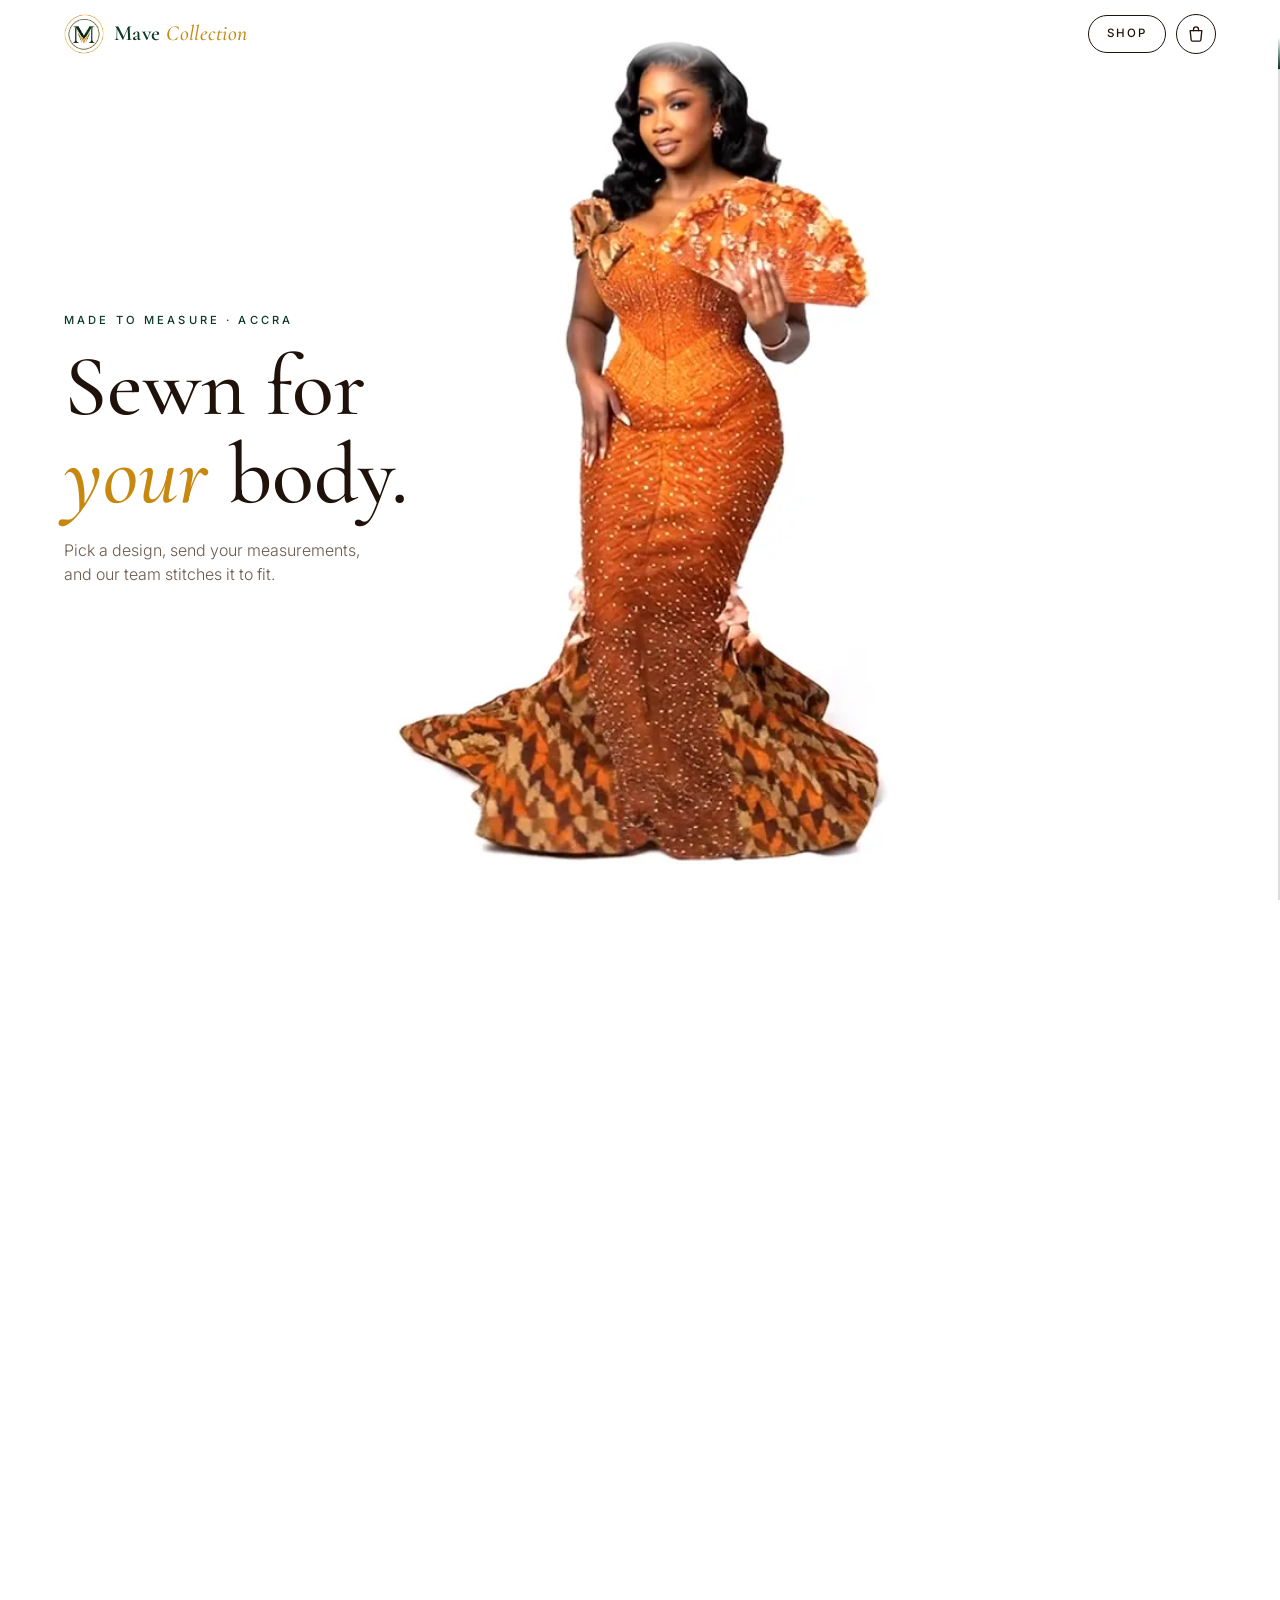
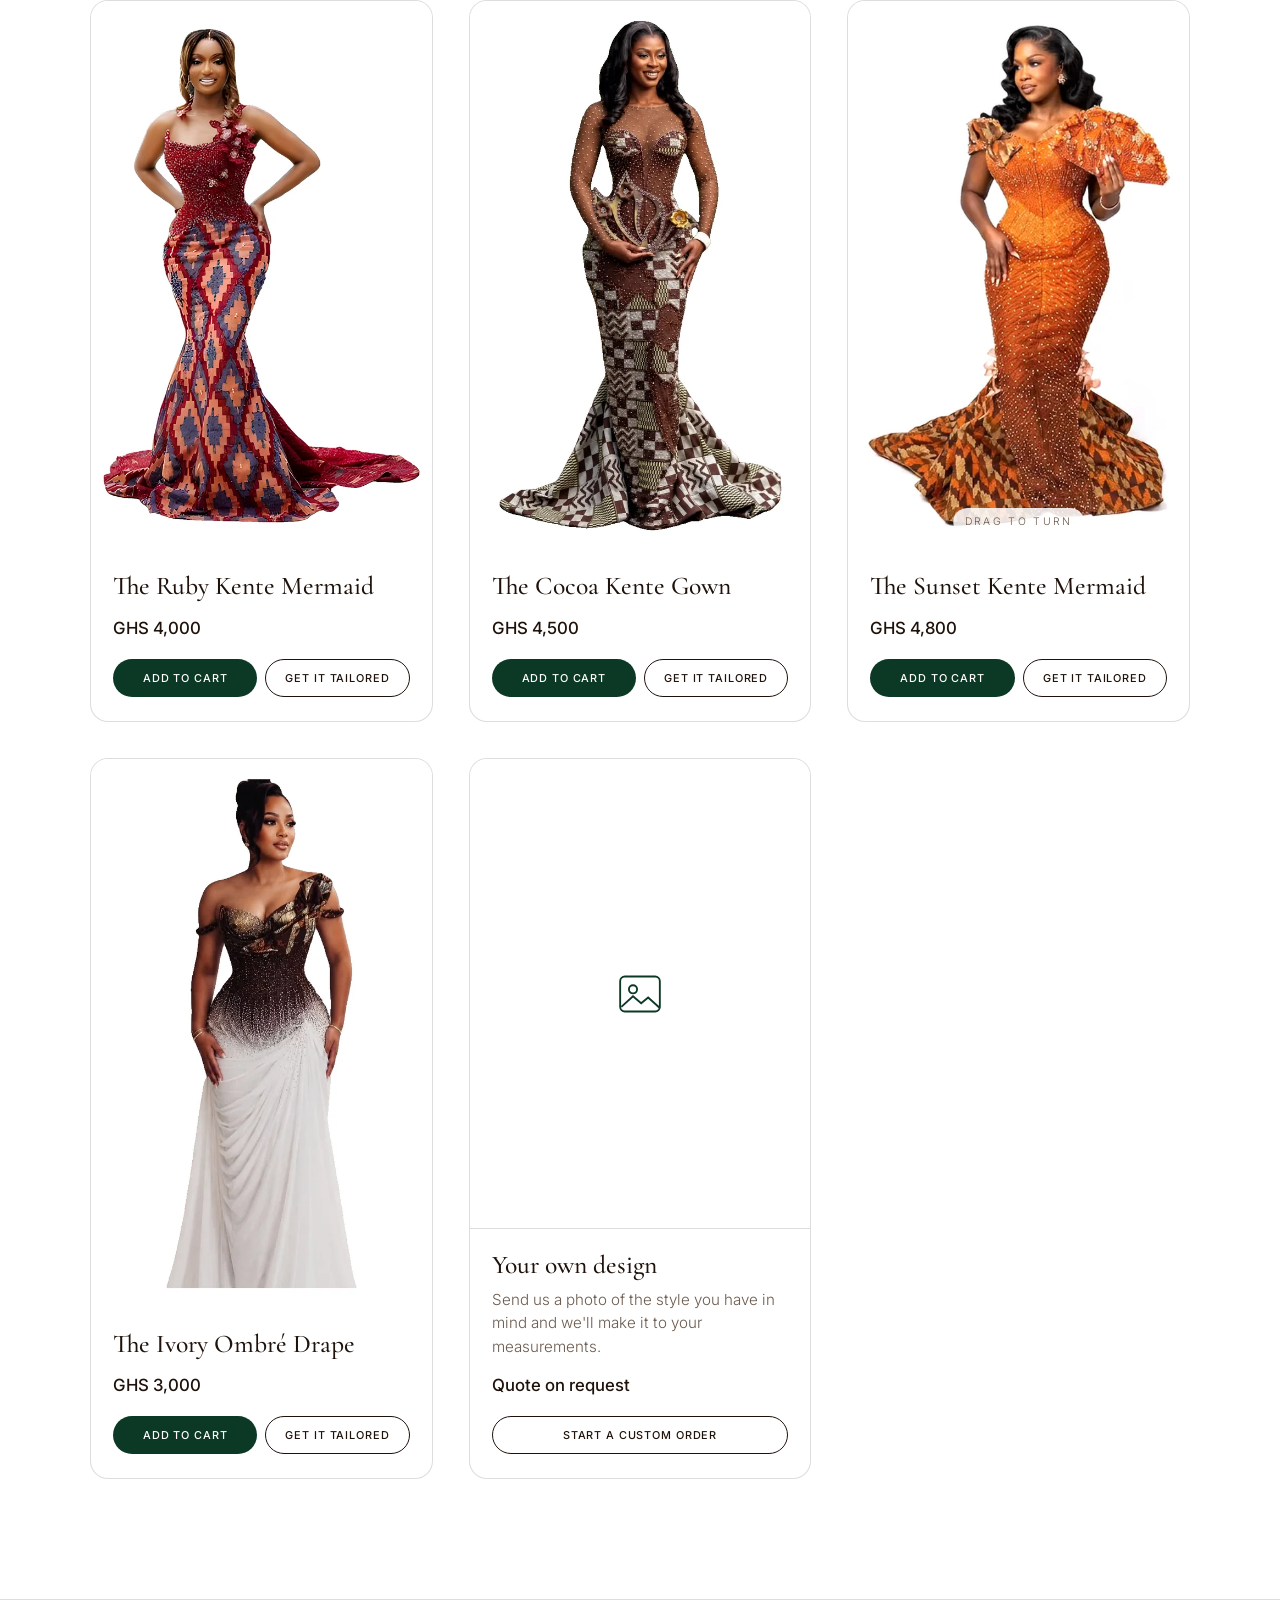
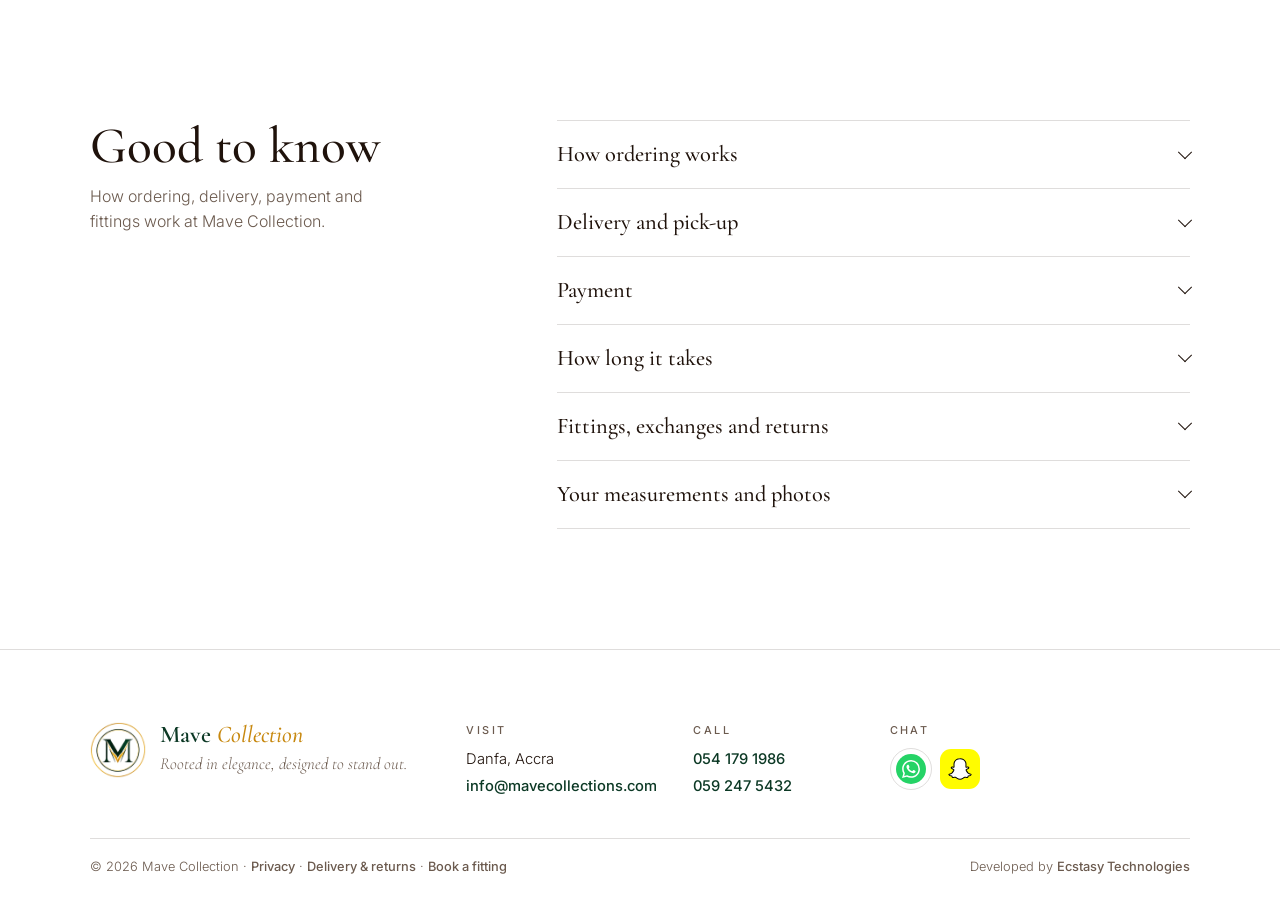
==== index.html @ dee5de6c "Fitting bookings for the Danfa studio and saved measurements; fix measure guide breaking measurement" ====
<!doctype html>
<html lang="en">
<head>
  <meta charset="utf-8">
  <meta name="viewport" content="width=device-width, initial-scale=1, viewport-fit=cover">
  <title>Mave Collection</title>
  <meta name="description" content="Mave Collection, Accra. Rooted in elegance, designed to stand out. Ready-made and made-to-measure gowns.">
  <meta name="theme-color" content="#ffffff">
  <link rel="icon" href="assets/brand/icon-64.png" type="image/png">
  <link rel="apple-touch-icon" href="assets/brand/icon-180.png">
  <link rel="canonical" href="https://www.mavecollections.com/">
  <!-- link previews (WhatsApp, TikTok, Snapchat, Facebook, X): image URLs must be absolute -->
  <meta property="og:type" content="website">
  <meta property="og:site_name" content="Mave Collection">
  <meta property="og:url" content="https://www.mavecollections.com/">
  <meta property="og:title" content="Mave Collection">
  <meta property="og:description" content="Rooted in elegance, designed to stand out. Ready-made and made-to-measure gowns, Accra.">
  <meta property="og:image" content="https://www.mavecollections.com/assets/share.jpg">
  <meta property="og:image:type" content="image/jpeg">
  <meta property="og:image:width" content="1200">
  <meta property="og:image:height" content="630">
  <meta property="og:image:alt" content="Mave Collection: a model in an orange beaded kente mermaid gown">
  <meta name="twitter:card" content="summary_large_image">
  <meta name="twitter:title" content="Mave Collection">
  <meta name="twitter:description" content="Rooted in elegance, designed to stand out.">
  <meta name="twitter:image" content="https://www.mavecollections.com/assets/share.jpg">
  <link rel="preload" as="image" href="assets/hero-frames/0001.webp" type="image/webp">
  <link rel="preconnect" href="https://fonts.googleapis.com">
  <link rel="preconnect" href="https://fonts.gstatic.com" crossorigin>
  <link href="https://fonts.googleapis.com/css2?family=Cormorant+Garamond:ital,wght@0,400;0,500;0,600;1,400&family=Inter:wght@300;400;500&display=swap" rel="stylesheet">
  <link rel="stylesheet" href="css/style.css">
  <link rel="stylesheet" href="css/shop.css">
  <link rel="stylesheet" href="css/pdp.css">
</head>
<body>

  <header class="topbar">
    <a class="brand" href="#top" aria-label="Mave Collection, home"><img src="assets/brand/mave-logo.png" alt="" width="40" height="40"><span class="brand__name">Mave <span>Collection</span></span></a>
    <div class="topbar__actions">
      <a class="topbar__cta" href="#shop">Shop</a>
      <button class="topbar__cart" id="cartBtn" type="button" aria-label="Open cart">
        <svg viewBox="0 0 24 24" width="20" height="20" fill="none" stroke="currentColor" stroke-width="1.6" stroke-linecap="round" stroke-linejoin="round" aria-hidden="true"><path d="M5 8h14l-1.2 11.2a1.5 1.5 0 0 1-1.5 1.3H7.7a1.5 1.5 0 0 1-1.5-1.3L5 8z"/><path d="M9 8V6.5a3 3 0 0 1 6 0V8"/></svg>
        <span class="topbar__count" id="cartCount" hidden>0</span>
      </button>
    </div>
  </header>

  <main id="top">

    <!-- Scroll-scrubbed hero: the page is tall, the stage is pinned, scrolling plays the dress turning. -->
    <section class="hero" id="hero" data-frames="128" data-path="assets/hero-frames/" data-ext="webp">
      <div class="hero__stage">
        <canvas class="hero__dress" role="img" aria-label="A model turning in an orange beaded mermaid gown with a kente-print train"></canvas>
        <noscript><img class="hero__still" src="assets/hero-frames/0001.webp" alt="A model in an orange beaded mermaid gown with a kente-print train"></noscript>

        <div class="beat beat--intro" data-from="0" data-to="0.28">
          <p class="eyebrow">Made to measure &middot; Accra</p>
          <h1>Sewn for<br><em>your</em> body.</h1>
          <p class="lede">Pick a design, send your measurements, and our team stitches it to fit.</p>
        </div>

        <div class="beat beat--specs" data-from="0.3" data-to="0.66">
          <p class="eyebrow">The Sunset Kente Mermaid</p>
          <dl class="specs">
            <div><dt>Silhouette</dt><dd>Fitted mermaid</dd></div>
            <div><dt>Bodice</dt><dd>Hand-beaded corset</dd></div>
            <div><dt>Train</dt><dd>Kente print</dd></div>
            <div><dt>Finish</dt><dd>Matching beaded fan</dd></div>
          </dl>
        </div>

        <div class="beat beat--cta" data-from="0.7" data-to="9">
          <p class="eyebrow">Yours, in your size</p>
          <a class="btn" href="#shop" data-order="sunset-kente-mermaid">Get it tailored</a>
          <a class="link" href="#shop">Browse the shop</a>
        </div>

        <div class="hero__loading" aria-live="polite"><span></span></div>
        <div class="hero__hint" aria-hidden="true">Scroll</div>
        <div class="hero__progress" aria-hidden="true"><i></i></div>
      </div>
    </section>

    <section class="shop" id="shop" aria-labelledby="shop-title">
      <h2 id="shop-title" class="sr-only">Shop</h2>
      <div class="shop__grid" id="shopGrid" aria-live="polite"></div>
    </section>

    <section class="info" id="info" aria-labelledby="info-title">
      <div class="info__inner">
        <div class="info__head">
          <h2 id="info-title">Good to know</h2>
          <p>How ordering, delivery, payment and fittings work at Mave Collection.</p>
        </div>
        <div class="info__list">
          <details>
            <summary>How ordering works</summary>
            <div class="info__body">
              <p><b>Ready-made dresses:</b> choose a size, add the dress to your cart and check out with your name, phone number and delivery address.</p>
              <p><b>Made to measure and custom designs:</b> send us your measurements and, if you like, photos of the style you have in mind.</p>
              <p>For every order we call or message you on WhatsApp to confirm the details, the price and the timing before anything is made or sent.</p>
            </div>
          </details>
          <details>
            <summary>Delivery and pick-up</summary>
            <div class="info__body">
              <p>You can collect your dress from us in <b>Danfa, Accra</b>, or we can deliver it:</p>
              <ul>
                <li>within Accra and Tema,</li>
                <li>by courier to other parts of Ghana, and</li>
                <li>internationally, quoted for each order.</li>
              </ul>
              <p>The delivery fee depends on where you are. We tell you the amount when we confirm your order.</p>
            </div>
          </details>
          <details>
            <summary>Payment</summary>
            <div class="info__body">
              <p><b>Ready-made dresses</b> are paid for in full.</p>
              <p><b>Made-to-measure and custom dresses</b> start with a deposit, and the balance is paid before your dress is delivered or collected.</p>
              <p>We confirm the amounts and how to pay when we contact you, so you never pay anything before we have spoken.</p>
            </div>
          </details>
          <details>
            <summary>How long it takes</summary>
            <div class="info__body">
              <p>Ready-made dresses are prepared once your order is confirmed. Made-to-measure timing depends on the dress and how much detail it has, so we confirm the time with you when we call, before you pay a deposit.</p>
            </div>
          </details>
          <details>
            <summary>Fittings, exchanges and returns</summary>
            <div class="info__body">
              <p>Made-to-measure and custom dresses are made for one person, so they cannot be returned. If the fit is not right, we adjust it for you free of charge.</p>
              <p>Ready-made dresses can be exchanged if they have not been worn.</p>
              <p>Message us on WhatsApp as soon as you have tried your dress and we will arrange it.</p>
              <p>Want it checked while it is being made? <a href="#" data-book-fit>Book a fitting at our Danfa studio</a>. You will need your order reference.</p>
            </div>
          </details>
          <details>
            <summary>Your measurements and photos</summary>
            <div class="info__body">
              <p>We use your measurements and style photos only to make your dress. They are kept in a private database that only our team can open. You can ask us to delete them at any time. Read our <a href="privacy.html">Privacy Notice</a>.</p>
            </div>
          </details>
        </div>
      </div>
    </section>

  </main>

  <footer class="footer">
    <div class="footer__inner">
      <div class="footer__brand">
        <img src="assets/brand/mave-logo.png" alt="" width="56" height="56">
        <div>
          <p class="footer__name">Mave <span>Collection</span></p>
          <p class="footer__tag">Rooted in elegance, designed to stand out.</p>
        </div>
      </div>

      <div class="footer__col">
        <h3>Visit</h3>
        <p>Danfa, Accra</p>
        <p><a href="mailto:info@mavecollections.com">info@mavecollections.com</a></p>
      </div>

      <div class="footer__col">
        <h3>Call</h3>
        <p><a href="tel:+233541791986">054 179 1986</a></p>
        <p><a href="tel:+233592475432">059 247 5432</a></p>
      </div>

      <div class="footer__col">
        <h3>Chat</h3>
        <div class="footer__chat">
          <a class="wa" href="https://wa.me/233541791986" target="_blank" rel="noopener" aria-label="WhatsApp 054 179 1986"><i class="wa__logo"><svg viewBox="0 0 24 24" width="18" height="18" fill="#fff" aria-hidden="true"><path d="M17.472 14.382c-.297-.149-1.758-.867-2.03-.967-.273-.099-.471-.148-.67.15-.197.297-.767.966-.94 1.164-.173.199-.347.223-.644.075-.297-.15-1.255-.463-2.39-1.475-.883-.788-1.48-1.761-1.653-2.059-.173-.297-.018-.458.13-.606.134-.133.298-.347.446-.52.149-.174.198-.298.298-.497.099-.198.05-.371-.025-.52-.075-.149-.669-1.612-.916-2.207-.242-.579-.487-.5-.669-.51-.173-.008-.371-.01-.57-.01-.198 0-.52.074-.792.372-.272.297-1.04 1.016-1.04 2.479 0 1.462 1.065 2.875 1.213 3.074.149.198 2.096 3.2 5.077 4.487.709.306 1.262.489 1.694.625.712.227 1.36.195 1.871.118.571-.085 1.758-.719 2.006-1.413.248-.694.248-1.289.173-1.413-.074-.124-.272-.198-.57-.347m-5.421 7.403h-.004a9.87 9.87 0 01-5.031-1.378l-.361-.214-3.741.982.998-3.648-.235-.374a9.86 9.86 0 01-1.51-5.26c.001-5.45 4.436-9.884 9.888-9.884 2.64 0 5.122 1.03 6.988 2.898a9.825 9.825 0 012.893 6.994c-.003 5.45-4.437 9.884-9.885 9.884m8.413-18.297A11.815 11.815 0 0012.05 0C5.495 0 .16 5.335.157 11.892c0 2.096.547 4.142 1.588 5.945L.057 24l6.305-1.654a11.882 11.882 0 005.683 1.448h.005c6.554 0 11.89-5.335 11.893-11.893a11.821 11.821 0 00-3.48-8.413Z"/></svg></i></a>
          <a class="snap" href="https://www.snapchat.com/add/hornam2022" target="_blank" rel="noopener" aria-label="Mave Collection on Snapchat" title="Snapchat">
            <svg viewBox="-1 -1 26 26" width="26" height="26" aria-hidden="true"><path d="M12.206.793c.99 0 4.347.276 5.93 3.821.529 1.193.403 3.219.299 4.847l-.003.06c-.012.18-.022.345-.03.51.075.045.203.09.401.09.3-.016.659-.12 1.033-.301.165-.088.344-.104.464-.104.182 0 .359.029.509.09.45.149.734.479.734.838.015.449-.39.839-1.213 1.168-.089.029-.209.075-.344.119-.45.135-1.139.36-1.333.81-.09.224-.061.524.12.868l.015.015c.06.136 1.526 3.475 4.791 4.014.255.044.435.27.42.509 0 .075-.015.149-.045.225-.24.569-1.273.988-3.146 1.271-.059.091-.12.375-.164.57-.029.179-.074.36-.134.553-.076.271-.27.405-.555.405h-.03c-.135 0-.313-.031-.538-.074-.36-.075-.765-.135-1.273-.135-.3 0-.599.015-.913.074-.6.104-1.123.464-1.723.884-.853.599-1.826 1.288-3.294 1.288-.06 0-.119-.015-.18-.015h-.149c-1.468 0-2.427-.675-3.279-1.288-.599-.42-1.107-.779-1.707-.884-.314-.045-.629-.074-.928-.074-.54 0-.958.089-1.272.149-.211.043-.391.074-.54.074-.374 0-.523-.224-.583-.42-.061-.192-.09-.389-.135-.567-.046-.181-.105-.494-.166-.57-1.918-.222-2.95-.642-3.189-1.226-.031-.063-.052-.15-.055-.225-.015-.243.165-.465.42-.509 3.264-.54 4.73-3.879 4.791-4.02l.016-.029c.18-.345.224-.645.119-.869-.195-.434-.884-.658-1.332-.809-.121-.029-.24-.074-.346-.119-1.107-.435-1.257-.93-1.197-1.273.09-.479.674-.793 1.168-.793.146 0 .27.029.383.074.42.194.789.3 1.104.3.234 0 .384-.06.465-.105l-.046-.569c-.098-1.626-.225-3.651.307-4.837C7.392 1.077 10.739.807 11.727.807l.419-.015h.06z" fill="#fff" stroke="#000" stroke-width="1.1" stroke-linejoin="round"/></svg>
          </a>
        </div>
      </div>
    </div>

    <div class="footer__bottom">
      <p>&copy; <span id="year">2026</span> Mave Collection &middot; <a href="privacy.html">Privacy</a> &middot; <a href="#info">Delivery &amp; returns</a> &middot; <a href="#" data-book-fit>Book a fitting</a></p>
      <p>Developed by <a href="https://www.ecstasytechnologies.com" target="_blank" rel="noopener">Ecstasy Technologies</a></p>
    </div>
  </footer>

  <dialog class="order" id="orderDialog" aria-labelledby="orderTitle">
    <form class="order__form" id="orderForm" novalidate>
      <header class="order__top">
        <div>
          <p class="eyebrow" id="orderEyebrow"></p>
          <h3 id="orderTitle">Order</h3>
        </div>
        <button type="button" class="order__close" id="orderClose" aria-label="Close">&times;</button>
      </header>
      <ol class="order__steps" id="orderSteps" aria-hidden="true"></ol>

      <div class="order__body" id="orderBody">
        <section data-step="0">
          <p class="saved" id="savedNote0" hidden></p>
          <h4>Your details</h4>
          <label class="field">Full name
            <input name="name" autocomplete="name" required>
          </label>
          <label class="field">Phone / WhatsApp
            <input name="phone" type="tel" inputmode="tel" autocomplete="tel" required>
          </label>
          <label class="field">Delivery address
            <input name="address" autocomplete="street-address" required>
          </label>
          <label class="field">Needed by <span class="opt">(optional)</span>
            <input name="needBy" type="date">
          </label>
        </section>

        <section data-step="1" hidden>
          <div class="order__row">
            <h4>Measurements</h4>
            <span class="unitnote">Inches</span>
          </div>
          <p class="saved" id="savedNote1" hidden></p>
          <div class="mguide" id="mGuide" aria-live="polite"></div>
          <div class="measure" id="measureFields"></div>
          <p class="warn" id="measureWarn" role="status"></p>
        </section>

        <section data-step="2" hidden>
          <h4>Style</h4>
          <label class="field">Notes <span class="opt" id="styleOpt">(optional)</span>
            <textarea name="notes" rows="2" placeholder="Colour, fabric, changes"></textarea>
          </label>
          <div class="field">
            <span id="refLabel">Photos</span>
            <label class="drop" for="refInput">
              <input id="refInput" type="file" accept="image/*" multiple>
              <strong>Add photos</strong>
              <span>Up to 5</span>
            </label>
            <ul class="thumbs" id="thumbs"></ul>
            <small id="refError" class="err" role="alert"></small>
          </div>
        </section>

        <section data-step="3" hidden>
          <h4>Review</h4>
          <div id="review" class="review"></div>
          <label class="consent"><input type="checkbox" id="consent"><span>I agree to the <a href="privacy.html" target="_blank" rel="noopener">Privacy Notice</a> and that Mave Collection may use my details, measurements and photos to make and deliver my order.</span></label>
          <small class="err" id="consentError" role="alert"></small>
          <label class="consent consent--soft"><input type="checkbox" id="remember" checked><span>Remember my details and measurements on this device, so next time I only change what is different.</span></label>
        </section>

        <section data-step="done" hidden>
          <div class="done">
            <div class="done__tick" aria-hidden="true">&#10003;</div>
            <h4>Order received</h4>
            <p class="done__ref">Reference <strong id="doneRef"></strong></p>
            <p id="doneMsg"></p>
            <p class="devnote" id="devNote" hidden></p>
            <p class="done__fit"><button type="button" class="link-btn" id="doneFit">Book a fitting at our studio</button></p>
            <button type="button" class="btn" id="doneClose">Back to the shop</button>
          </div>
        </section>
      </div>

      <div class="captcha" id="orderCaptcha"></div>
      <footer class="order__nav" id="orderNav">
        <button type="button" class="btn btn--ghost" id="orderBack">Back</button>
        <p class="err" id="orderError" role="alert"></p>
        <button type="button" class="btn" id="orderNext">Next</button>
      </footer>
    </form>
  </dialog>

  <dialog class="cart" id="cartDialog" aria-labelledby="cartTitle">
    <header class="cart__top">
      <h3 id="cartTitle">Cart</h3>
      <button type="button" class="order__close" id="cartClose" aria-label="Close">&times;</button>
    </header>
    <div class="cart__body" id="cartBody"></div>
    <footer class="cart__foot" id="cartFoot"></footer>
  </dialog>

  <dialog class="pdp" id="pdp" aria-labelledby="pdpName">
    <button type="button" class="pdp__close" data-pdp-close aria-label="Close">&times;</button>
    <div class="pdp__scroll">
      <div class="pdp__grid">
        <div class="pdp__gallery">
          <div class="pdp__thumbs" id="pdpThumbs"></div>
          <div class="pdp__main" id="pdpMain">
            <img id="pdpImg" alt="" draggable="false">
            <span class="pdp__hint" id="pdpHint">Drag to turn</span>
          </div>
        </div>
        <div class="pdp__info">
          <span class="pill">Handmade in Accra</span>
          <h2 id="pdpName"></h2>
          <p class="pdp__price" id="pdpPrice"></p>
          <div class="pdp__sizes" id="pdpSizeBlock">
            <p class="pdp__label">Size <span class="opt">(UK)</span>: <strong id="pdpSizeLabel">choose</strong></p>
            <div class="chips" id="pdpSizes" role="group" aria-label="Size"></div>
            <p class="pdp__stock" id="pdpStock" hidden></p>
          </div>
          <div class="pdp__actions">
            <button type="button" class="btn" id="pdpAdd">Add to cart</button>
            <button type="button" class="btn btn--ghost" id="pdpTailor" data-order="">Get it tailored</button>
          </div>
          <p class="err" id="pdpError" role="alert"></p>
          <p class="pdp__more"><a href="#info" id="pdpInfo">Delivery, payment &amp; returns</a></p>
        </div>
      </div>
    </div>
  </dialog>

  <dialog class="order fit" id="fitDialog" aria-labelledby="fitTitle">
    <form class="order__form" id="fitForm" novalidate>
      <header class="order__top">
        <div>
          <p class="eyebrow">Danfa studio</p>
          <h3 id="fitTitle">Book a fitting</h3>
        </div>
        <button type="button" class="order__close" id="fitClose" aria-label="Close">&times;</button>
      </header>

      <div class="order__body" id="fitBody">
        <section data-fit="find">
          <p class="hint">Use the reference we gave you when you ordered.</p>
          <label class="field">Order reference
            <input name="reference" autocomplete="off" autocapitalize="characters" spellcheck="false" placeholder="MAVE-XXXXXXX">
          </label>
          <label class="field">Phone number
            <input name="phone" type="tel" inputmode="tel" autocomplete="tel" placeholder="The number you ordered with">
          </label>
        </section>

        <section data-fit="pick" hidden>
          <p class="fit__for" id="fitFor"></p>
          <h4>Pick a day</h4>
          <div class="fit__days" id="fitDays"></div>
          <h4 class="fit__h">Pick a time</h4>
          <div class="fit__times" id="fitTimes"></div>
          <p class="hint" id="fitHint"></p>
        </section>

        <section data-fit="done" hidden>
          <div class="done">
            <div class="done__tick" aria-hidden="true">&#10003;</div>
            <h4 id="fitDoneTitle">Fitting booked</h4>
            <p class="fit__when" id="fitWhen"></p>
            <p>Mave Collection studio, Danfa, Accra. It takes about an hour. We'll message you to confirm.</p>
            <p><a class="fit__ics" id="fitIcs" download="mave-fitting.ics">Add to my calendar</a></p>
            <button type="button" class="btn" id="fitDoneClose">Back to the shop</button>
          </div>
        </section>
      </div>

      <div class="captcha" id="fitCaptcha"></div>
      <footer class="order__nav" id="fitNav">
        <button type="button" class="btn btn--ghost" id="fitBack">Back</button>
        <p class="err" id="fitError" role="alert"></p>
        <button type="button" class="btn" id="fitNext">Continue</button>
      </footer>
    </form>
  </dialog>

  <script src="js/products.js"></script>
  <script src="js/stock.js"></script>
  <script src="js/captcha.js"></script>
  <script src="js/hero.js"></script>
  <script src="js/shop.js"></script>
  <script src="js/cart.js"></script>
  <script src="js/pdp.js"></script>
  <script src="js/fitting.js"></script>
</body>
</html>
---- css/style.css ----
:root {
  --paper: #ffffff;
  --ink: #1f120b;
  --muted: #6b5a4e;
  --ember: #0c3925;       /* primary accent: text and small details (Mave green) */
  --glow: #0c3925;        /* primary accent: buttons */
  --glow-dark: #08301e;   /* primary accent: button hover */
  --gold: #c7880f;        /* secondary accent, used sparingly: logo, "Collection", the hero's italic word */
  --line: rgba(31, 18, 11, 0.14);
  --serif: "Cormorant Garamond", Georgia, serif;
  --sans: "Inter", system-ui, -apple-system, "Segoe UI", sans-serif;
  --gutter: clamp(20px, 5vw, 64px);
}

*, *::before, *::after { box-sizing: border-box; }
html { scroll-behavior: smooth; -webkit-text-size-adjust: 100%; }
body {
  margin: 0; background: var(--paper); color: var(--ink);
  font-family: var(--sans); font-weight: 300; line-height: 1.55;
  -webkit-font-smoothing: antialiased;
}
a { color: inherit; }
:focus-visible { outline: 2px solid var(--ember); outline-offset: 3px; border-radius: 4px; }

/* ---------- top bar ---------- */
.topbar {
  position: fixed; inset: 0 0 auto 0; z-index: 20;
  display: flex; justify-content: space-between; align-items: center;
  padding: max(14px, env(safe-area-inset-top)) var(--gutter) 14px;
  background: linear-gradient(to bottom, #fff 55%, rgba(255, 255, 255, 0));
  pointer-events: none;
}
.topbar > * { pointer-events: auto; }
.brand { display: inline-flex; align-items: center; gap: 10px; font-family: var(--serif); font-weight: 600; font-size: 1.35rem; letter-spacing: 0.02em; text-decoration: none; color: var(--ember); }
.brand img { width: 40px; height: 40px; display: block; }
.brand__name span { font-weight: 500; font-style: italic; color: var(--gold); }
.topbar__actions { display: flex; align-items: center; gap: 10px; }
.topbar__cta {
  font-size: 0.72rem; font-weight: 500; letter-spacing: 0.18em; text-transform: uppercase; text-decoration: none;
  padding: 9px 18px; border: 1px solid var(--ink); border-radius: 999px;
  transition: background 0.25s, color 0.25s;
}
.topbar__cta:hover { background: var(--ink); color: #fff; }

/* ---------- hero ---------- */
.hero { position: relative; height: 520vh; }
.hero__stage {
  position: sticky; top: 0; width: 100%;
  height: 100vh; height: 100svh;
  overflow: hidden; background: var(--paper);
}
.hero__still { position: absolute; inset: 0; margin: auto; height: 100%; width: auto; max-width: 100%; object-fit: contain; }
.hero__dress { position: absolute; inset: 0; width: 100%; height: 100%; display: block; }

/* text beats, faded by JS via --o (opacity) and --y (offset) */
.beat {
  position: absolute; z-index: 5;
  opacity: var(--o, 0); transform: translateY(var(--y, 24px));
  pointer-events: none; will-change: opacity, transform;
}
.beat a { pointer-events: auto; }
.eyebrow { margin: 0 0 14px; font-size: 0.7rem; font-weight: 500; letter-spacing: 0.28em; text-transform: uppercase; color: var(--ember); }
h1, h2 { font-family: var(--serif); font-weight: 500; line-height: 1.02; margin: 0; }
h1 { font-size: clamp(2.8rem, 8.5vw, 6.2rem); }
h1 em { font-style: italic; color: var(--gold); }
h2 em { font-style: italic; color: var(--ember); }
.lede { color: var(--muted); max-width: 30ch; margin: 18px 0 0; font-size: 1rem; }

.specs { margin: 0; display: grid; gap: 14px; }
.specs dt { font-size: 0.68rem; letter-spacing: 0.22em; text-transform: uppercase; color: var(--muted); }
.specs dd { margin: 2px 0 0; font-family: var(--serif); font-size: 1.35rem; font-weight: 500; }

.btn {
  display: inline-block; padding: 16px 34px; border-radius: 999px; text-decoration: none;
  background: var(--glow); color: #fff; font-weight: 500; font-size: 0.82rem;
  letter-spacing: 0.16em; text-transform: uppercase;
  box-shadow: 0 10px 30px rgba(12, 57, 37, 0.25);
  transition: transform 0.2s, background 0.2s;
}
.btn:hover { transform: translateY(-2px); background: var(--glow-dark); }
.link { display: inline-block; margin-left: 22px; font-size: 0.85rem; color: var(--muted); text-decoration: none; }

/* phones: text sits in a white sheet at the bottom, under the dress */
.beat--intro, .beat--specs, .beat--cta {
  left: 0; right: 0; bottom: 0;
  padding: 48px var(--gutter) calc(max(28px, env(safe-area-inset-bottom)) + 36px);
  background: linear-gradient(to top, #fff 62%, rgba(255, 255, 255, 0));
}
.beat--intro .lede { display: none; }   /* phones: keep the dress visible */
.beat--cta { text-align: center; }
.beat--cta .link { display: block; margin: 16px 0 0; }
.beat--specs .specs { grid-template-columns: 1fr 1fr; }
.beat--specs .specs dd { font-size: 1.1rem; }

/* wide screens: text in the left / right columns beside the dress */
@media (min-width: 820px) {
  .beat--intro, .beat--specs, .beat--cta {
    bottom: auto; top: 50%; right: auto; padding: 0; background: none;
    transform: translateY(calc(-50% + var(--y, 24px)));
  }
  .beat--intro { left: var(--gutter); max-width: 26rem; }
  .beat--intro .lede { display: block; }
  .beat--specs { right: var(--gutter); left: auto; width: min(20rem, 26vw); }
  .beat--specs .specs { grid-template-columns: 1fr; gap: 20px; }
  .beat--specs .specs dd { font-size: 1.5rem; }
  .beat--cta { left: var(--gutter); max-width: 26rem; text-align: left; }
  .beat--cta .eyebrow { margin-bottom: 18px; }
  .beat--cta .link { display: inline-block; margin: 0 0 0 22px; }
}

.hero__hint {
  position: absolute; z-index: 5; left: 50%; bottom: max(16px, env(safe-area-inset-bottom));
  transform: translateX(-50%); font-size: 0.65rem; letter-spacing: 0.3em; text-transform: uppercase; color: var(--muted);
  transition: opacity 0.4s;
}
.hero__hint::after {
  content: ""; display: block; width: 1px; height: 22px; margin: 8px auto 0; background: var(--muted);
  animation: drip 1.8s ease-in-out infinite; transform-origin: top;
}
@keyframes drip { 0% { transform: scaleY(0); } 60% { transform: scaleY(1); } 100% { transform: scaleY(1); opacity: 0; } }
.hero__progress { position: absolute; z-index: 5; right: 0; top: 0; bottom: 0; width: 2px; background: var(--line); }
.hero__progress i { display: block; width: 100%; height: 100%; background: var(--glow); transform-origin: top; transform: scaleY(var(--p, 0)); }
.hero__loading { position: absolute; z-index: 6; left: 0; right: 0; top: 0; height: 2px; transition: opacity 0.4s; }
.hero__loading span { display: block; height: 100%; width: 100%; background: var(--glow); transform-origin: left; transform: scaleX(var(--l, 0)); }
.hero.is-loaded .hero__loading { opacity: 0; }

@media (prefers-reduced-motion: reduce) {
  html { scroll-behavior: auto; }
  .hero__hint::after { animation: none; }
}

/* slightly smaller type on large screens and phones */
h1 { font-size: clamp(2.5rem, 7vw, 5.4rem); }
@media (max-width: 600px) {
  body { font-size: 0.95rem; }
  h1 { font-size: clamp(2.2rem, 10vw, 2.7rem); }
  .brand { font-size: 1.2rem; }
  .brand img { width: 34px; height: 34px; }
  .eyebrow { font-size: 0.64rem; letter-spacing: 0.24em; }
  .lede { font-size: 0.92rem; }
  .specs dt { font-size: 0.62rem; }
  .beat--specs .specs dd { font-size: 0.98rem; }
  .btn { padding: 14px 28px; font-size: 0.74rem; letter-spacing: 0.14em; }
  .topbar__cta { font-size: 0.66rem; padding: 8px 15px; }
  .link { font-size: 0.8rem; }
}
---- css/shop.css ----
[hidden] { display: none !important; }

/* ---------- shop ---------- */
.sr-only { position: absolute; width: 1px; height: 1px; margin: -1px; padding: 0; overflow: hidden; clip: rect(0 0 0 0); white-space: nowrap; border: 0; }
.shop { background: #fff; padding: clamp(72px, 10vw, 120px) var(--gutter); }
.shop__grid {
  max-width: 1100px; margin: 0 auto;
  display: grid; gap: clamp(20px, 3vw, 36px);
  grid-template-columns: repeat(auto-fill, minmax(min(100%, 280px), 1fr));
}
.card { background: #fff; border-radius: 18px; overflow: hidden; display: flex; flex-direction: column; border: 1px solid var(--line); }
.card__media { position: relative; aspect-ratio: 496 / 800; background: #fff; touch-action: pan-y; cursor: pointer; }
.card__media img { width: 100%; height: 100%; object-fit: contain; display: block; user-select: none; -webkit-user-drag: none; }
.card__turn {
  position: absolute; left: 50%; bottom: 14px; transform: translateX(-50%);
  font-size: 0.65rem; letter-spacing: 0.22em; text-transform: uppercase; color: var(--muted);
  background: rgba(255, 255, 255, 0.85); padding: 6px 12px; border-radius: 999px; pointer-events: none;
}
.card__media--custom { display: grid; place-items: center; aspect-ratio: auto; min-height: 220px; flex: 1; background: #fff; border-bottom: 1px solid var(--line); color: var(--ember); cursor: default; }
.card__body { padding: 22px 22px 24px; display: flex; flex-direction: column; gap: 8px; }
.card__body h3 { font-family: var(--serif); font-weight: 500; font-size: 1.6rem; line-height: 1.1; margin: 0; }
.card__body p { margin: 0; color: var(--muted); font-size: 0.95rem; }
.card__meta { display: flex; gap: 14px; align-items: baseline; flex-wrap: wrap; color: var(--ink) !important; margin: 6px 0 10px !important; }
.card__meta strong { font-weight: 500; font-size: 1.05rem; }
.card__meta span { color: var(--muted); font-size: 0.85rem; }
.card__actions { display: grid; grid-template-columns: 1fr 1fr; gap: 8px; }
.card .btn { border: 0; cursor: pointer; font-family: inherit; padding: 11px 8px; font-size: 0.68rem; letter-spacing: 0.08em; white-space: nowrap; text-align: center; box-shadow: none; }
.card__name { all: unset; cursor: pointer; }
.card__name:focus-visible { outline: 2px solid var(--ember); outline-offset: 3px; }
.btn--ghost { background: transparent !important; color: var(--ink) !important; border: 1px solid var(--ink) !important; box-shadow: none !important; }
.btn--ghost:hover { background: var(--ink) !important; color: #fff !important; }
.btn:disabled { opacity: 0.6; cursor: progress; }
button.btn { font-family: inherit; cursor: pointer; border: 0; }

.footer { border-top: 1px solid var(--line); padding: clamp(48px, 7vw, 72px) var(--gutter) calc(20px + env(safe-area-inset-bottom)); color: var(--ink); font-size: 0.92rem; }
.footer p { margin: 0; }
.footer__inner { max-width: 1100px; margin: 0 auto; display: grid; gap: 32px; grid-template-columns: 1fr; }
.footer__brand { display: flex; align-items: center; gap: 14px; }
.footer__brand img { width: 56px; height: 56px; flex: none; }
.footer__name { font-family: var(--serif); font-weight: 600; font-size: 1.5rem; line-height: 1.1; color: var(--ember); }
.footer__name span { font-style: italic; font-weight: 500; color: var(--gold); }
.footer__tag { font-family: var(--serif); font-style: italic; font-size: 1.05rem; color: var(--muted); margin-top: 2px !important; }
.footer__col h3 { margin: 0 0 10px; font-family: var(--sans); font-size: 0.68rem; font-weight: 500; letter-spacing: 0.22em; text-transform: uppercase; color: var(--muted); }
.footer__col p + p { margin-top: 4px; }
.footer__col a { color: var(--ember); font-weight: 500; text-decoration: none; }
.footer__col a:hover { text-decoration: underline; }
.footer__chat { display: flex; flex-wrap: wrap; align-items: center; gap: 8px; }

/* official brand logos and colours (Simple Icons, CC0) */
.footer__chat .wa { display: inline-flex; align-items: center; gap: 8px; padding: 5px; border-radius: 999px; border: 1px solid var(--line); color: var(--ink); font-size: 0.86rem; text-decoration: none; transition: border-color 0.2s; }
.footer__chat .wa:hover { border-color: #25d366; text-decoration: none; }
.wa__logo { display: grid; place-items: center; width: 30px; height: 30px; border-radius: 50%; background: #25d366; font-style: normal; flex: none; }
.wa__logo svg { display: block; }
.footer__chat .snap { display: grid; place-items: center; width: 40px; height: 40px; border-radius: 11px; background: #fffc00; transition: transform 0.2s; }
.footer__chat .snap svg { width: 24px; height: 24px; }
.footer__chat .snap:hover { transform: translateY(-2px); }

.footer__bottom { max-width: 1100px; margin: 40px auto 0; padding-top: 18px; border-top: 1px solid var(--line); display: flex; flex-wrap: wrap; justify-content: space-between; gap: 8px; color: var(--muted); font-size: 0.8rem; }
.footer__bottom a { color: var(--ink); font-weight: 500; text-decoration: none; }
.footer__bottom a:hover { color: var(--ember); }

@media (min-width: 820px) {
  .footer__inner { grid-template-columns: 1.7fr 0.7fr 0.8fr 1.5fr; align-items: start; gap: 36px; }
}

/* ---------- order dialog ---------- */
body:has(dialog[open]) { overflow: hidden; }
.order {
  border: 0; padding: 0; background: #fff; color: var(--ink);
  width: min(640px, 100%); max-height: min(92dvh, 900px); border-radius: 20px;
  box-shadow: 0 40px 120px rgba(31, 18, 11, 0.4);
}
.order::backdrop { background: rgba(31, 18, 11, 0.55); backdrop-filter: blur(3px); }
.order[open] { display: flex; flex-direction: column; overflow: hidden; }
.order__form { display: flex; flex-direction: column; flex: 1; min-height: 0; }
.order__top { display: flex; justify-content: space-between; align-items: flex-start; gap: 16px; padding: 22px 24px 8px; }
.order__top h3 { padding-top: 2px; }
.order__top h3 { font-family: var(--serif); font-weight: 500; font-size: 1.8rem; line-height: 1.1; margin: 0; }
.order__top .eyebrow { margin-bottom: 6px; }
.order__close { border: 0; background: none; font-size: 2rem; line-height: 1; cursor: pointer; color: var(--muted); padding: 0 4px; }
.order__steps { list-style: none; margin: 0; padding: 10px 24px 14px; display: flex; gap: 8px; border-bottom: 1px solid var(--line); }
.order__steps li { flex: 1; display: flex; align-items: center; gap: 8px; font-size: 0.72rem; letter-spacing: 0.1em; text-transform: uppercase; color: var(--muted); }
.order__steps span { display: grid; place-items: center; width: 22px; height: 22px; border-radius: 50%; border: 1px solid var(--line); font-size: 0.7rem; flex: none; }
.order__steps .is-now { color: var(--ink); font-weight: 500; }
.order__steps .is-now span { background: var(--glow); border-color: var(--glow); color: #fff; }
.order__steps .is-done span { background: var(--ink); border-color: var(--ink); color: #fff; }
.order__body { padding: 20px 24px; overflow-y: auto; flex: 1; overscroll-behavior: contain; }
.order__body h4 { font-family: var(--serif); font-weight: 500; font-size: 1.5rem; margin: 0 0 14px; }
.order__row { display: flex; justify-content: space-between; align-items: center; gap: 12px; }
.order__row h4 { margin-bottom: 6px; }
.hint { color: var(--muted); font-size: 0.88rem; margin: 0 0 16px; }

.field { display: block; margin-bottom: 16px; font-size: 0.82rem; font-weight: 500; letter-spacing: 0.04em; }
.field input, .field textarea {
  display: block; width: 100%; margin-top: 6px; padding: 13px 14px; font: inherit; font-size: 16px; font-weight: 400; letter-spacing: 0;
  color: var(--ink); background: #fff; border: 1px solid rgba(31, 18, 11, 0.28); border-radius: 10px;
}
.field input:focus, .field textarea:focus { outline: 2px solid var(--glow); outline-offset: 1px; border-color: transparent; }
.field [aria-invalid] { border-color: #b3261e; }
.field small { display: block; margin-top: 5px; font-weight: 300; color: var(--muted); letter-spacing: 0; font-size: 0.8rem; }
.opt { font-weight: 300; color: var(--muted); }
.measure { display: grid; gap: 0 14px; grid-template-columns: 1fr 1fr; }
.unitwrap { position: relative; display: block; }
.unitwrap input { padding-right: 44px; }
.unit { position: absolute; right: 14px; top: 50%; transform: translateY(-38%); font-style: normal; font-size: 0.8rem; color: var(--muted); }
.seg { display: inline-flex; border: 1px solid var(--ink); border-radius: 999px; overflow: hidden; flex: none; }
.seg button { border: 0; background: none; padding: 7px 16px; font: inherit; font-size: 0.8rem; cursor: pointer; }
.seg .is-on { background: var(--ink); color: #fff; }
.warn { color: #8a5200; font-size: 0.85rem; min-height: 1.2em; margin: 4px 0 0; }

.drop { display: grid; gap: 4px; place-items: center; text-align: center; margin-top: 6px; padding: 26px 16px; border: 1.5px dashed rgba(31, 18, 11, 0.35); border-radius: 12px; cursor: pointer; font-weight: 400; background: #fff; }
.drop input { position: absolute; opacity: 0; width: 1px; height: 1px; }
.drop:focus-within { outline: 2px solid var(--glow); outline-offset: 2px; }
.drop strong { font-weight: 500; color: var(--ember); }
.drop span { font-size: 0.85rem; color: var(--muted); letter-spacing: 0; }
.thumbs { list-style: none; display: flex; flex-wrap: wrap; gap: 10px; padding: 0; margin: 12px 0 0; }
.thumbs li { position: relative; width: 76px; height: 76px; }
.thumbs img { width: 100%; height: 100%; object-fit: cover; border-radius: 10px; }
.thumbs button { position: absolute; top: -7px; right: -7px; width: 24px; height: 24px; border-radius: 50%; border: 0; background: var(--ink); color: #fff; cursor: pointer; line-height: 1; }

/* review step */
.rv__lead { display: flex; align-items: center; gap: 16px; padding: 14px; border: 1px solid var(--line); border-radius: 14px; margin-bottom: 22px; }
.rv__img { width: 56px; height: 84px; object-fit: contain; flex: none; border-radius: 8px; background: #fff; }
.rv__img--blank { border: 1px dashed var(--line); }
.rv__kind { margin: 0; font-size: 0.68rem; letter-spacing: 0.22em; text-transform: uppercase; color: var(--ember); font-weight: 500; }
.rv__name { margin: 2px 0 0; font-family: var(--serif); font-size: 1.45rem; line-height: 1.1; font-weight: 500; }
.rv__price { margin: 4px 0 0; font-size: 0.95rem; color: var(--muted); }
.rv__sec { padding: 16px 0; border-top: 1px solid var(--line); }
.rv__sec header { display: flex; justify-content: space-between; align-items: baseline; margin-bottom: 10px; }
.rv__sec h5 { margin: 0; font-size: 0.7rem; letter-spacing: 0.22em; text-transform: uppercase; color: var(--ember); font-weight: 500; }
.rv__sec h5 i { font-style: normal; letter-spacing: 0.04em; text-transform: none; color: var(--muted); font-weight: 300; margin-left: 6px; }
.rv__edit { border: 0; background: none; padding: 0; font: inherit; font-size: 0.82rem; color: var(--muted); text-decoration: underline; text-underline-offset: 3px; cursor: pointer; }
.rv__edit:hover { color: var(--ember); }
.rv__rows { margin: 0; display: grid; gap: 8px; }
.rv__rows div { display: grid; grid-template-columns: 84px 1fr; gap: 12px; }
.rv__rows dt { color: var(--muted); font-size: 0.85rem; }
.rv__rows dd { margin: 0; overflow-wrap: anywhere; }
.rv__meas { margin: 0; display: grid; grid-template-columns: repeat(auto-fill, minmax(104px, 1fr)); gap: 8px; }
.rv__meas div { border: 1px solid var(--line); border-radius: 10px; padding: 8px 10px; display: flex; flex-direction: column-reverse; }
.rv__meas dt { color: var(--muted); font-size: 0.72rem; line-height: 1.25; }
.rv__meas dd { margin: 0; font-variant-numeric: lining-nums; font-family: var(--serif); font-size: 1.3rem; line-height: 1.1; font-weight: 500; }
.rv__note { margin: 0 0 10px; color: var(--muted); font-size: 0.9rem; }
.rv__thumbs { display: flex; flex-wrap: wrap; gap: 8px; }
.rv__thumbs img { width: 64px; height: 64px; object-fit: cover; border-radius: 10px; border: 1px solid var(--line); }

.order__nav { display: flex; align-items: center; gap: 12px; padding: 14px 24px calc(16px + env(safe-area-inset-bottom)); border-top: 1px solid var(--line); background: #fff; border-radius: 0 0 20px 20px; }
.order__nav .err { flex: 1; text-align: center; font-size: 0.82rem; margin: 0; }
.err { color: #b3261e; min-height: 1.1em; }

.done { text-align: center; padding: 18px 0 6px; }
.done__tick { width: 58px; height: 58px; border-radius: 50%; background: var(--glow); color: #fff; display: grid; place-items: center; font-size: 1.6rem; margin: 0 auto 14px; }
.done__ref { font-size: 1.05rem; }
.done__ref strong { font-family: var(--serif); font-size: 1.5rem; letter-spacing: 0.06em; }
.devnote { background: #fff; border: 1px solid var(--line); color: var(--muted); padding: 10px 14px; border-radius: 10px; font-size: 0.85rem; margin: 14px 0; }
.done .btn { margin-top: 14px; }

/* open animation */
.order[open] { animation: pop 0.22s ease-out; }
.order[open]::backdrop { animation: fade 0.22s ease-out; }
@keyframes pop { from { opacity: 0; transform: translateY(12px) scale(0.98); } }
@keyframes fade { from { opacity: 0; } }
@keyframes sheet { from { transform: translateY(100%); } }

/* phones: a bottom sheet that slides up over the page */
@media (max-width: 700px) {
  .order {
    width: 100%; max-width: none; margin: auto 0 0;
    height: 92dvh; max-height: none; border-radius: 22px 22px 0 0;
  }
  .order[open] { animation: sheet 0.3s cubic-bezier(0.2, 0.8, 0.2, 1); }
  .order__top { position: relative; padding-top: 28px; }
  .order__top::before { content: ""; position: absolute; top: 10px; left: 50%; width: 42px; height: 4px; margin-left: -21px; border-radius: 4px; background: rgba(31, 18, 11, 0.22); }
  .order__nav { border-radius: 0; }
  .order__steps li { font-size: 0; gap: 0; justify-content: center; }
  .order__steps span { font-size: 0.75rem; }
  .order__steps .is-now { font-size: 0.7rem; gap: 8px; justify-content: flex-start; flex: 2; }
}
@media (prefers-reduced-motion: reduce) { .order[open], .order[open]::backdrop { animation: none; } }

/* ---------- cart button + drawer ---------- */
.topbar__cart { position: relative; display: grid; place-items: center; width: 40px; height: 40px; padding: 0; border-radius: 50%; border: 1px solid var(--ink); background: #fff; color: var(--ink); cursor: pointer; transition: background 0.25s, color 0.25s; }
.topbar__cart:hover { background: var(--ink); color: #fff; }
.topbar__count { position: absolute; top: -6px; right: -6px; min-width: 20px; height: 20px; padding: 0 5px; border-radius: 999px; background: var(--glow); color: #fff; font-size: 0.7rem; font-weight: 500; display: grid; place-items: center; }

.cart { border: 0; padding: 0; background: #fff; color: var(--ink); }
.cart::backdrop { background: rgba(31, 18, 11, 0.55); backdrop-filter: blur(3px); }
.cart[open] {
  display: flex; flex-direction: column; overflow: hidden;
  width: min(440px, 100%); max-width: none; height: 100dvh; max-height: none;
  margin: 0 0 0 auto; border-radius: 20px 0 0 20px; box-shadow: -30px 0 90px rgba(31, 18, 11, 0.3);
  animation: drawer 0.28s cubic-bezier(0.2, 0.8, 0.2, 1);
}
.cart[open]::backdrop { animation: fade 0.22s ease-out; }
@keyframes drawer { from { transform: translateX(100%); } }
.cart__top { display: flex; justify-content: space-between; align-items: center; padding: 22px 24px 14px; border-bottom: 1px solid var(--line); }
.cart__top h3 { font-family: var(--serif); font-weight: 500; font-size: 1.8rem; margin: 0; }
.cart__body { flex: 1; overflow-y: auto; padding: 20px 24px; overscroll-behavior: contain; }
.cart__foot { padding: 14px 24px calc(16px + env(safe-area-inset-bottom)); border-top: 1px solid var(--line); display: grid; gap: 10px; }
.cart__foot .btn { width: 100%; text-align: center; }
.cart__foot .err { margin: 0; text-align: center; font-size: 0.82rem; }
.cart__nav { display: grid; grid-template-columns: 1fr 1.4fr; gap: 12px; }
.cart__empty { text-align: center; color: var(--muted); margin: 40px 0; }
.cart__total { display: flex; justify-content: space-between; align-items: baseline; padding-top: 6px; }
.cart__total strong { font-weight: 500; font-size: 1.1rem; }
.lines { list-style: none; margin: 0; padding: 0; }
.line { display: grid; grid-template-columns: 64px 1fr auto; gap: 14px; padding: 16px 0; border-bottom: 1px solid var(--line); }
.line:first-child { padding-top: 0; }
.line img { width: 64px; height: 104px; object-fit: contain; background: #fff; border: 1px solid var(--line); border-radius: 8px; }
.line h4 { font-family: var(--serif); font-weight: 500; font-size: 1.2rem; line-height: 1.15; margin: 0; }
.line p { margin: 2px 0 10px; color: var(--muted); font-size: 0.9rem; }
.line__ctrl { display: flex; align-items: center; gap: 10px; flex-wrap: wrap; }
.line select { font: inherit; font-size: 16px; padding: 8px 10px; border: 1px solid rgba(31, 18, 11, 0.28); border-radius: 8px; background: #fff; color: var(--ink); }
.line select[aria-invalid] { border-color: #b3261e; }
.qty { display: inline-flex; align-items: center; border: 1px solid rgba(31, 18, 11, 0.28); border-radius: 999px; }
.qty button { width: 34px; height: 34px; border: 0; background: none; font-size: 1.1rem; cursor: pointer; color: var(--ink); }
.qty span { min-width: 22px; text-align: center; font-size: 0.95rem; }
.line__rm { align-self: start; border: 0; background: none; font-size: 1.5rem; line-height: 1; color: var(--muted); cursor: pointer; padding: 0 4px; }

@media (max-width: 700px) {
  .cart[open] { width: 100%; height: 92dvh; margin: auto 0 0; border-radius: 22px 22px 0 0; box-shadow: none; animation: sheet 0.3s cubic-bezier(0.2, 0.8, 0.2, 1); }
  .cart__top { position: relative; padding-top: 28px; }
  .cart__top::before { content: ""; position: absolute; top: 10px; left: 50%; width: 42px; height: 4px; margin-left: -21px; border-radius: 4px; background: rgba(31, 18, 11, 0.22); }
}
@media (prefers-reduced-motion: reduce) { .cart[open], .cart[open]::backdrop { animation: none; } }

/* ---------- stock ---------- */
.card__badge { position: absolute; top: 12px; left: 12px; z-index: 1; background: var(--ink); color: #fff; font-size: 0.66rem; font-weight: 500; letter-spacing: 0.14em; text-transform: uppercase; padding: 6px 10px; border-radius: 999px; pointer-events: none; }
.card__badge--soft { background: #fff; color: var(--ink); border: 1px solid var(--line); }
.btn--soldout, .btn--soldout:disabled { background: #ece9e2 !important; color: #86817a !important; opacity: 1; cursor: not-allowed; box-shadow: none !important; transform: none !important; }

/* ---------- good to know (delivery, payment, returns) ---------- */
.info { background: #fff; border-top: 1px solid var(--line); padding: clamp(64px, 10vw, 120px) var(--gutter); }
.info__inner { max-width: 1100px; margin: 0 auto; display: grid; gap: 32px; }
.info__head h2 { font-size: clamp(2rem, 5vw, 3.2rem); margin-bottom: 12px; }
.info__head p { margin: 0; color: var(--muted); max-width: 30ch; }
.info__list { border-bottom: 1px solid var(--line); }
.info details { border-top: 1px solid var(--line); }
.info summary { list-style: none; cursor: pointer; display: flex; justify-content: space-between; align-items: center; gap: 16px; padding: 20px 0; font-family: var(--serif); font-size: 1.4rem; font-weight: 500; line-height: 1.2; }
.info summary::-webkit-details-marker { display: none; }
.info summary::after { content: ""; flex: none; width: 10px; height: 10px; border-right: 1.5px solid var(--ink); border-bottom: 1.5px solid var(--ink); transform: rotate(45deg) translate(-2px, -2px); transition: transform 0.2s; }
.info details[open] summary::after { transform: rotate(-135deg) translate(-2px, -2px); }
.info summary:focus-visible { outline: 2px solid var(--ember); outline-offset: 4px; border-radius: 4px; }
.info__body { padding: 0 0 22px; max-width: 60ch; color: var(--muted); }
.info__body p { margin: 0 0 12px; }
.info__body b { color: var(--ink); font-weight: 500; }
.info__body ul { margin: 0 0 12px; padding-left: 1.2em; }
.info__body li { margin: 0 0 4px; }
.info__body a { color: var(--ember); }
@media (min-width: 900px) { .info__inner { grid-template-columns: 1fr 1.6fr; gap: 72px; } .info__head { position: sticky; top: 96px; align-self: start; } }

/* consent tick box (order sheet and cart checkout) */
.consent { display: grid; grid-template-columns: 22px 1fr; gap: 10px; align-items: start; margin: 18px 0 4px; font-size: 0.86rem; line-height: 1.5; color: var(--muted); cursor: pointer; }
.consent input { width: 20px; height: 20px; margin: 1px 0 0; accent-color: var(--glow); cursor: pointer; }
.consent a { color: var(--ember); }
.consent input[aria-invalid] { outline: 2px solid #b3261e; outline-offset: 2px; }
.footer__bottom a { color: inherit; text-decoration: none; }
.footer__bottom a:hover { color: var(--ember); text-decoration: underline; }
#consentError { display: block; margin: 4px 0 0 32px; font-size: 0.82rem; }

.captcha:empty { display: none; }
.captcha { margin: 0; padding: 0 var(--gutter, 20px); }

.unitnote { font-size: 0.8rem; color: var(--muted); }

/* phones: a little smaller type (inputs stay 16px so iPhones don't zoom in) */
@media (max-width: 600px) {
  .card__body h3 { font-size: 1.35rem; }
  .card__body p { font-size: 0.88rem; }
  .card__meta strong { font-size: 0.98rem; }
  .card .btn { font-size: 0.64rem; }
  .info__head h2 { font-size: clamp(1.7rem, 7vw, 2.1rem); }
  .info summary { font-size: 1.15rem; padding: 16px 0; }
  .info p { font-size: 0.9rem; }
  .footer { font-size: 0.86rem; }
  .footer__name { font-size: 1.3rem; }
  .footer__tag { font-size: 0.95rem; }
  .footer__col h3 { font-size: 0.64rem; }
  .order__top h3, .cart__top h3 { font-size: 1.45rem; }
  .order__body h4 { font-size: 1.3rem; }
  .order__steps li { font-size: 0.66rem; }
  .hint { font-size: 0.82rem; }
  .field { font-size: 0.78rem; }
  .field small, .warn, .unitnote, .drop span, .devnote { font-size: 0.78rem; }
  .consent { font-size: 0.8rem; }
  .rv__name { font-size: 1.25rem; }
  .rv__price, .rv__rows dd, .rv__note { font-size: 0.88rem; }
  .rv__rows dt { font-size: 0.8rem; }
  .rv__meas dd { font-size: 1.15rem; }
  .rv__meas dt { font-size: 0.68rem; }
  .line h4 { font-size: 1.08rem; }
  .line p { font-size: 0.84rem; }
  .done__ref strong { font-size: 1.3rem; }
  .order__nav .btn { font-size: 0.74rem; }
}

/* ======================= modal polish ======================= */
.order, .cart, .pdp { --soft: #f6f8f6; --edge: rgba(12, 57, 37, 0.14); }
.order::backdrop, .cart::backdrop, .pdp::backdrop { background: rgba(8, 30, 20, 0.5); backdrop-filter: blur(4px); }
.order { border-radius: 24px; box-shadow: 0 30px 90px rgba(8, 30, 20, 0.35), 0 0 0 1px rgba(12, 57, 37, 0.06); }

/* header */
.order__top { padding: 26px 28px 14px; align-items: flex-start; }
.order__top .eyebrow { margin: 0 0 6px; font-size: 0.62rem; letter-spacing: 0.26em; }
.order__top h3 { font-size: 1.7rem; letter-spacing: -0.005em; }
.order__close, .pdp__close {
  width: 38px; height: 38px; padding: 0; display: grid; place-items: center; flex: none;
  border: 1px solid var(--line); border-radius: 50%; background: #fff; color: var(--ink); font-size: 1.35rem; line-height: 1;
  transition: background 0.2s, border-color 0.2s, color 0.2s;
}
.order__close:hover, .pdp__close:hover, .cart .order__close:hover { background: var(--soft); border-color: var(--edge); color: var(--ember); }
.order__close:focus:not(:focus-visible) { outline: none; }

/* progress: four segments, the current step named */
.order__steps { padding: 4px 28px 16px; gap: 6px; border-bottom: 1px solid var(--line); }
.order__steps li { flex: 1; display: flex; flex-direction: column; align-items: stretch; gap: 8px; font-size: 0; letter-spacing: 0; }
.order__steps li i { display: block; height: 3px; border-radius: 3px; background: rgba(12, 57, 37, 0.12); transition: background 0.3s; }
.order__steps li b { font-weight: 500; font-size: 0.66rem; letter-spacing: 0.16em; text-transform: uppercase; color: var(--muted); }
.order__steps .is-done i, .order__steps .is-now i { background: var(--glow); }
.order__steps .is-now b { color: var(--ember); }
.order__steps .is-done b { color: var(--muted); }

/* body */
.order__body { padding: 24px 28px; }
.order__body h4 { font-size: 1.35rem; margin-bottom: 16px; }

/* fields */
.field { font-size: 0.76rem; font-weight: 500; letter-spacing: 0.06em; text-transform: uppercase; color: var(--muted); margin-bottom: 18px; }
.field .opt { text-transform: none; letter-spacing: 0; }
.field input, .field textarea, .field select {
  margin-top: 7px; padding: 14px 15px; border: 1px solid rgba(12, 57, 37, 0.2); border-radius: 12px; background: #fff;
  color: var(--ink); text-transform: none; letter-spacing: 0; transition: border-color 0.2s, box-shadow 0.2s;
}
.field input::placeholder, .field textarea::placeholder { color: #a6a39b; }
.field input:hover, .field textarea:hover { border-color: rgba(12, 57, 37, 0.4); }
.field input:focus, .field textarea:focus { outline: none; border-color: var(--glow); box-shadow: 0 0 0 4px rgba(12, 57, 37, 0.1); }
.field [aria-invalid] { border-color: #b3261e; box-shadow: 0 0 0 4px rgba(179, 38, 30, 0.08); }
.unit { color: var(--muted); }
.measure { gap: 0 16px; }
.warn { background: #fdf6e7; border-radius: 10px; padding: 0; }
.warn:not(:empty) { padding: 10px 14px; margin-top: 8px; }

/* photo drop zone */
.drop { border: 1.5px dashed rgba(12, 57, 37, 0.35); border-radius: 14px; background: var(--soft); padding: 28px 16px; transition: background 0.2s, border-color 0.2s; }
.drop:hover { background: #eef3ef; border-color: var(--glow); }
.drop::before { content: "+"; display: grid; place-items: center; width: 36px; height: 36px; border-radius: 50%; background: #fff; border: 1px solid var(--edge); color: var(--ember); font-size: 1.3rem; line-height: 1; margin-bottom: 4px; }
.thumbs img { border: 1px solid var(--line); }

/* footer bar */
.order__nav { padding: 14px 28px calc(16px + env(safe-area-inset-bottom)); border-top: 1px solid var(--line); background: #fff; box-shadow: 0 -10px 24px rgba(8, 30, 20, 0.04); border-radius: 0; }
.order__nav .btn, .cart__foot .btn { padding: 14px 30px; font-size: 0.76rem; }
.btn--ghost { background: #fff; color: var(--ink); border: 1px solid rgba(31, 18, 11, 0.3); box-shadow: none; }
.btn--ghost:hover { background: var(--soft); transform: none; }

/* review */
.rv__lead { background: var(--soft); border-color: transparent; }
.rv__meas div { background: #fff; border-color: var(--edge); }

/* done */
.done { padding: 26px 0 10px; }
.done__tick { width: 64px; height: 64px; box-shadow: 0 0 0 10px rgba(12, 57, 37, 0.08); margin-bottom: 20px; }
.done h4 { margin-bottom: 8px; font-size: 1.6rem; }
.done__ref { margin: 0 0 14px; color: var(--muted); }
.done__ref strong { display: inline-block; margin-left: 4px; padding: 4px 12px; background: var(--soft); border-radius: 8px; color: var(--ink); font-size: 1.15rem; }
.done p { max-width: 34ch; margin-left: auto; margin-right: auto; }

/* cart drawer */
.cart { border-radius: 24px 0 0 24px; box-shadow: -24px 0 80px rgba(8, 30, 20, 0.3); }
.cart__top { padding: 24px 28px 16px; }
.cart__top h3 { font-size: 1.6rem; }
.cart__body { padding: 22px 28px; }
.cart__foot { padding: 16px 28px calc(18px + env(safe-area-inset-bottom)); box-shadow: 0 -10px 24px rgba(8, 30, 20, 0.04); }
.cart__total { padding: 4px 0 2px; }
.cart__total strong { font-family: var(--serif); font-size: 1.5rem; }
.line img { background: var(--soft); border-color: transparent; }
.cart__empty { background: var(--soft); border-radius: 16px; padding: 36px 20px; }

/* dress page */
.pdp[open] { border-radius: 24px; box-shadow: 0 30px 90px rgba(8, 30, 20, 0.35), 0 0 0 1px rgba(12, 57, 37, 0.06); }
.pdp__main { background: var(--soft); border-color: transparent; }
.pdp__thumb { border-color: transparent; background: var(--soft); }
.pdp__thumb.is-on { border: 1.5px solid var(--glow); }
.chip { border-color: rgba(12, 57, 37, 0.25); border-radius: 10px; }
.chip:hover { border-color: var(--glow); }
.chip[aria-pressed="true"] { background: var(--glow); border-color: var(--glow); }

@media (max-width: 700px) {
  .order { border-radius: 24px 24px 0 0; }
  .order__top { padding: 30px 20px 12px; }
  .order__top h3 { font-size: 1.45rem; }
  .order__steps { padding: 2px 20px 14px; }
  .order__steps li b { display: none; }
  .order__steps .is-now b { display: block; }
  .order__steps li { flex: 1; }
  .order__steps .is-now { flex: 2.2; }
  .order__body { padding: 20px; }
  .order__nav { padding: 12px 20px calc(14px + env(safe-area-inset-bottom)); }
  .order__nav .btn { padding: 13px 24px; }
  .cart[open] { border-radius: 24px 24px 0 0; }
  .cart__top { padding: 30px 20px 14px; }
  .cart__body, .cart__foot { padding-left: 20px; padding-right: 20px; }
  .measure { gap: 0 12px; }
}
.drop, .drop span, .drop strong { text-transform: none; letter-spacing: 0; }
.drop strong { font-size: 0.92rem; }
.order__close:focus, .pdp__close:focus { outline: none; }
.order__close:focus-visible, .pdp__close:focus-visible { box-shadow: 0 0 0 3px rgba(12, 57, 37, 0.18); }

/* how-to-measure guide: sticks to the top of the step while you fill the boxes */
.mguide { position: sticky; top: -24px; z-index: 2; display: flex; align-items: center; gap: 14px; margin: -4px -4px 16px; padding: 10px 14px; background: var(--soft, #f6f8f6); border: 1px solid var(--edge, rgba(12,57,37,.14)); border-radius: 14px; min-height: 124px; }
.mguide svg { flex: none; overflow: visible; }
.mguide .fig { fill: #fff; stroke: rgba(12, 57, 37, 0.35); stroke-width: 1.4; stroke-linejoin: round; stroke-linecap: round; }
.mguide .mk { fill: var(--glow); stroke: var(--glow); stroke-width: 2.6; stroke-linecap: round; stroke-linejoin: round; }
.mguide .mk path, .mguide .mk ellipse { fill: none; }
.mguide b { display: block; font-family: var(--serif); font-weight: 500; font-size: 1.15rem; line-height: 1.15; }
.mguide b i { font-style: normal; font-family: var(--sans); font-weight: 300; font-size: 0.74rem; color: var(--muted); margin-left: 4px; }
.mguide p { margin: 4px 0 0; font-size: 0.88rem; line-height: 1.45; color: var(--muted); }
@media (max-width: 700px) {
  .mguide { top: -20px; margin: -2px 0 14px; gap: 12px; min-height: 112px; padding: 8px 12px; }
  .mguide svg { width: 46px; height: 92px; }
  .mguide p { font-size: 0.82rem; }
}
.unit { text-transform: none; letter-spacing: 0; }
.unitwrap input::-webkit-outer-spin-button, .unitwrap input::-webkit-inner-spin-button { -webkit-appearance: none; margin: 0; }
.unitwrap input { -moz-appearance: textfield; appearance: textfield; }
.mguide svg { width: 60px; height: 120px; }
@media (max-width: 700px) { .mguide svg { width: 54px; height: 108px; } .mguide { min-height: 126px; } }

/* ---- steps: connected circles ---- */
.order__steps { padding: 6px 28px 16px; gap: 0; }
.order__steps li { position: relative; flex: 1; display: flex; flex-direction: column; align-items: center; gap: 7px; text-align: center; font-size: 0; }
.order__steps li::before { content: ""; position: absolute; top: 13px; right: 50%; width: 100%; height: 2px; background: rgba(12, 57, 37, 0.14); }
.order__steps li:first-child::before { display: none; }
.order__steps li.is-done::before, .order__steps li.is-now::before { background: var(--glow); }
.order__steps li i {
  position: relative; z-index: 1; display: grid; place-items: center; width: 28px; height: 28px; height: 28px; border-radius: 50%;
  background: #fff; border: 1.5px solid rgba(12, 57, 37, 0.2); color: var(--muted); font-style: normal; font-size: 0.76rem; font-weight: 500; transition: all 0.25s;
}
.order__steps li.is-done i { background: var(--glow); border-color: var(--glow); color: #fff; }
.order__steps li.is-now i { border-color: var(--glow); color: var(--ember); box-shadow: 0 0 0 4px rgba(12, 57, 37, 0.1); }
.order__steps li.is-done { cursor: pointer; }
.order__steps li b { display: block; font-size: 0.64rem; font-weight: 500; letter-spacing: 0.14em; text-transform: uppercase; color: var(--muted); }
.order__steps li.is-now b { color: var(--ember); }
@media (max-width: 700px) {
  .order__steps { padding: 4px 16px 12px; }
  .order__steps li, .order__steps .is-now { flex: 1; }
  .order__steps li b, .order__steps .is-now b { display: block; font-size: 0.58rem; letter-spacing: 0.1em; }
}

/* ---- compact form controls ---- */
.field { margin-bottom: 12px; font-size: 0.68rem; letter-spacing: 0.08em; }
.field input, .field textarea { margin-top: 5px; padding: 9px 12px; border-radius: 10px; }
.field textarea { padding: 10px 12px; }
.order__body { padding: 18px 28px; }
.order__body h4 { font-size: 1.25rem; margin-bottom: 12px; }
.measure { grid-template-columns: repeat(3, 1fr); gap: 0 12px; }
.unit { right: 11px; font-size: 0.74rem; }
.unitwrap input { padding-right: 32px; }
.drop { padding: 20px 14px; }
@media (max-width: 700px) {
  .order__body { padding: 16px 20px; }
  .measure { grid-template-columns: 1fr 1fr; gap: 0 10px; }
}

/* ---- guide card refresh ---- */
.mguide { min-height: 0; padding: 10px 14px; background: linear-gradient(135deg, #f3f7f4, #fbfcfb); }
.mguide .fig { fill: #fff; stroke: rgba(12, 57, 37, 0.38); stroke-width: 1.2; }
.mguide .hair { fill: var(--ember); stroke: none; }
.mguide .halo { fill: none; stroke: #fff; stroke-width: 6; stroke-linecap: round; stroke-linejoin: round; }
.mguide .halo ellipse, .mguide .halo path { fill: none; }
.mguide .halo circle { fill: #fff; stroke: #fff; }
.mguide svg { width: 56px; height: 117px; }
@media (max-width: 700px) { .mguide { min-height: 0; } .mguide svg { width: 50px; height: 104px; } }
.order__steps li.is-now i { background: #fff; color: var(--ember); }
.order__steps li.is-done i { background: var(--glow); }
.mguide svg { width: 64px; height: 133px; }
@media (max-width: 700px) { .mguide svg { width: 56px; height: 117px; } }

/* ---- saved details ---- */
.saved { display: flex; flex-wrap: wrap; align-items: center; gap: 4px 12px; margin: 0 0 16px; padding: 10px 14px; border-radius: 12px; background: #eef5f0; color: var(--ember); font-size: 0.84rem; line-height: 1.45; }
.saved[hidden] { display: none; }
.saved button { border: 0; background: none; padding: 0; font: inherit; font-size: 0.8rem; color: var(--muted); text-decoration: underline; text-underline-offset: 3px; cursor: pointer; }
.saved button:hover { color: var(--ember); }
.field.is-changed::after { content: "changed"; margin-left: 8px; font-size: 0.6rem; letter-spacing: 0.1em; text-transform: uppercase; color: var(--ember); background: #eef5f0; border-radius: 999px; padding: 2px 7px; vertical-align: 1px; }
.consent--soft { margin-top: 8px; }
.link-btn { border: 0; background: none; padding: 0; font: inherit; font-size: 0.9rem; color: var(--ember); text-decoration: underline; text-underline-offset: 3px; cursor: pointer; }
.done__fit { margin: 8px 0 0; }

/* ---- fitting booking ---- */
.fit .order__body { min-height: 260px; }
.fit__for { margin: 0 0 14px; padding: 8px 14px; border-radius: 999px; background: #eef5f0; color: var(--ember); font-size: 0.82rem; display: inline-block; }
.fit__h { margin-top: 22px !important; }
.fit__days { display: flex; gap: 8px; overflow-x: auto; padding: 2px 2px 10px; margin: 0 -2px; scrollbar-width: thin; -webkit-overflow-scrolling: touch; }
.fit__day { flex: none; width: 62px; padding: 9px 0; display: grid; gap: 1px; justify-items: center; border: 1px solid rgba(12, 57, 37, 0.2); border-radius: 14px; background: #fff; color: var(--ink); font: inherit; cursor: pointer; transition: border-color 0.2s, background 0.2s; }
.fit__day span { font-size: 0.66rem; letter-spacing: 0.1em; text-transform: uppercase; color: var(--muted); }
.fit__day b { font-family: var(--serif); font-size: 1.45rem; font-weight: 500; line-height: 1.1; }
.fit__day:hover { border-color: var(--glow); }
.fit__day[aria-pressed="true"] { background: var(--glow); border-color: var(--glow); color: #fff; }
.fit__day[aria-pressed="true"] span { color: rgba(255, 255, 255, 0.8); }
.fit__times { display: grid; grid-template-columns: repeat(auto-fill, minmax(96px, 1fr)); gap: 8px; }
.fit__time { padding: 11px 6px; border: 1px solid rgba(12, 57, 37, 0.2); border-radius: 10px; background: #fff; color: var(--ink); font: inherit; font-size: 0.92rem; cursor: pointer; transition: border-color 0.2s, background 0.2s; }
.fit__time:hover { border-color: var(--glow); }
.fit__time[aria-pressed="true"] { background: var(--glow); border-color: var(--glow); color: #fff; }
.fit__when { margin: 0 0 10px; font-family: var(--serif); font-size: 1.5rem; line-height: 1.2; color: var(--ember); }
.fit__ics { color: var(--ember); font-size: 0.9rem; text-decoration: underline; text-underline-offset: 3px; cursor: pointer; }
@media (max-width: 700px) { .fit__times { grid-template-columns: repeat(3, 1fr); } .fit__when { font-size: 1.3rem; } }
.order .field { position: relative; }
.field.is-changed::after { position: absolute; top: 0; right: 0; margin: 0; }
---- css/pdp.css ----
/* ---------- dress page ---------- */
.pdp { border: 0; padding: 0; background: #fff; color: var(--ink); }
.pdp::backdrop { background: rgba(31, 18, 11, 0.55); backdrop-filter: blur(3px); }
.pdp[open] {
  display: flex; flex-direction: column; overflow: hidden;
  width: min(1120px, calc(100% - 48px)); max-width: none; height: min(860px, calc(100dvh - 48px)); max-height: none;
  border-radius: 20px; box-shadow: 0 40px 120px rgba(31, 18, 11, 0.35); animation: pop 0.22s ease-out;
}
.pdp__close {
  position: absolute; top: 14px; right: 14px; z-index: 3; width: 40px; height: 40px; border-radius: 50%;
  border: 1px solid var(--line); background: #fff; font-size: 1.6rem; line-height: 1; cursor: pointer; color: var(--ink);
}
.pdp__scroll { flex: 1; overflow-y: auto; overscroll-behavior: contain; }
.pdp__grid { display: grid; grid-template-columns: minmax(0, 1.25fr) minmax(0, 1fr); gap: 40px; padding: 32px; min-height: 100%; }
.pdp__gallery { display: grid; grid-template-columns: 76px 1fr; gap: 14px; min-height: 0; }
.pdp__thumbs { display: flex; flex-direction: column; gap: 10px; }
.pdp__thumb { padding: 0; border: 1px solid var(--line); border-radius: 10px; background: #fff; cursor: pointer; overflow: hidden; aspect-ratio: 496 / 800; }
.pdp__thumb img { width: 100%; height: 100%; object-fit: contain; display: block; }
.pdp__thumb.is-on { border: 2px solid var(--ink); }
.pdp__main { position: relative; border: 1px solid var(--line); border-radius: 16px; overflow: hidden; display: grid; place-items: center; cursor: grab; touch-action: pan-y; user-select: none; max-height: calc(min(860px, 100dvh - 48px) - 64px); }
.pdp__main:not(.can-turn) { cursor: default; }
.pdp__main.can-turn:active { cursor: grabbing; }
.pdp__gallery.is-single { grid-template-columns: 1fr; }
.pdp__gallery.is-single .pdp__thumbs { display: none; }
.pdp__main img { width: 100%; height: 100%; max-height: inherit; object-fit: contain; display: block; pointer-events: none; }
.pdp__hint { position: absolute; right: 14px; bottom: 20px; font-size: 0.62rem; letter-spacing: 0.22em; text-transform: uppercase; color: var(--muted); pointer-events: none; }

.pdp__info { align-self: center; display: flex; flex-direction: column; gap: 6px; padding-right: 24px; }
.pill { align-self: flex-start; font-size: 0.72rem; font-weight: 500; padding: 5px 10px; border-radius: 6px; border: 1px solid var(--line); color: var(--ink); }
.pdp__info h2 { font-family: var(--serif); font-weight: 500; font-size: clamp(2rem, 3.6vw, 3rem); line-height: 1.05; margin: 10px 0 0; }
.pdp__price { font-size: 1.3rem; font-weight: 500; margin: 6px 0 14px; padding-bottom: 18px; border-bottom: 1px solid var(--line); }
.pdp__label { margin: 0 0 10px; font-size: 0.88rem; font-weight: 500; }
.pdp__label strong { font-weight: 400; }
.chips { display: flex; flex-wrap: wrap; gap: 8px; margin-bottom: 20px; }
.chip {
  min-width: 52px; height: 42px; padding: 0 12px; border-radius: 8px; border: 1px solid rgba(31, 18, 11, 0.25);
  background: #fff; color: var(--ink); font: inherit; font-size: 0.9rem; cursor: pointer;
}
.chip:hover { border-color: var(--ink); }
.chip.is-out, .chip.is-out:hover { color: #9a958b; background: #f5f3ef; border: 1px dashed rgba(31, 18, 11, 0.25); text-decoration: line-through; cursor: not-allowed; }
.pdp__stock { margin: -10px 0 18px; font-size: 0.88rem; color: var(--muted); }
.pdp__stock b { color: var(--ember); font-weight: 500; }
.chip[aria-pressed="true"] { background: var(--ink); border-color: var(--ink); color: #fff; }
.pdp__actions { display: grid; grid-template-columns: 1fr 1fr; gap: 10px; }
.pdp__actions .btn { padding: 13px 10px; font-size: 0.72rem; letter-spacing: 0.1em; white-space: nowrap; text-align: center; box-shadow: none; }
.pdp__info .err { margin: 8px 0 0; font-size: 0.85rem; }

@media (max-width: 820px) {
  .pdp[open] { width: 100%; height: 100dvh; border-radius: 0; animation: sheet 0.3s cubic-bezier(0.2, 0.8, 0.2, 1); }
  .pdp__close { top: max(12px, env(safe-area-inset-top)); }
  .pdp__grid { grid-template-columns: 1fr; gap: 20px; padding: 0 0 20px; }
  .pdp__gallery { grid-template-columns: 1fr; gap: 10px; }
  .pdp__main { order: -1; border: 0; border-radius: 0; height: 62dvh; max-height: none; }
  .pdp__thumbs { flex-direction: row; padding: 0 var(--gutter); }
  .pdp__thumb { width: 56px; flex: none; }
  .pdp__info { padding: 0 var(--gutter); }
  .pdp__actions { position: sticky; bottom: 0; background: #fff; padding: 12px 0 calc(12px + env(safe-area-inset-bottom)); margin: 0 calc(var(--gutter) * -1); padding-left: var(--gutter); padding-right: var(--gutter); border-top: 1px solid var(--line); }
}

@media (prefers-reduced-motion: reduce) { .pdp[open] { animation: none; } }

.pdp__more { margin: 14px 0 0; font-size: 0.85rem; }
.pdp__more a { color: var(--muted); text-decoration: underline; text-underline-offset: 3px; }
.pdp__more a:hover { color: var(--ember); }

@media (max-width: 600px) {
  .pdp__info h2 { font-size: clamp(1.7rem, 7.5vw, 2.1rem); }
  .pdp__price { font-size: 1.15rem; }
  .pdp__label, .pdp__stock { font-size: 0.82rem; }
  .chip { font-size: 0.84rem; height: 40px; min-width: 48px; }
  .pdp__actions .btn { font-size: 0.68rem; }
}
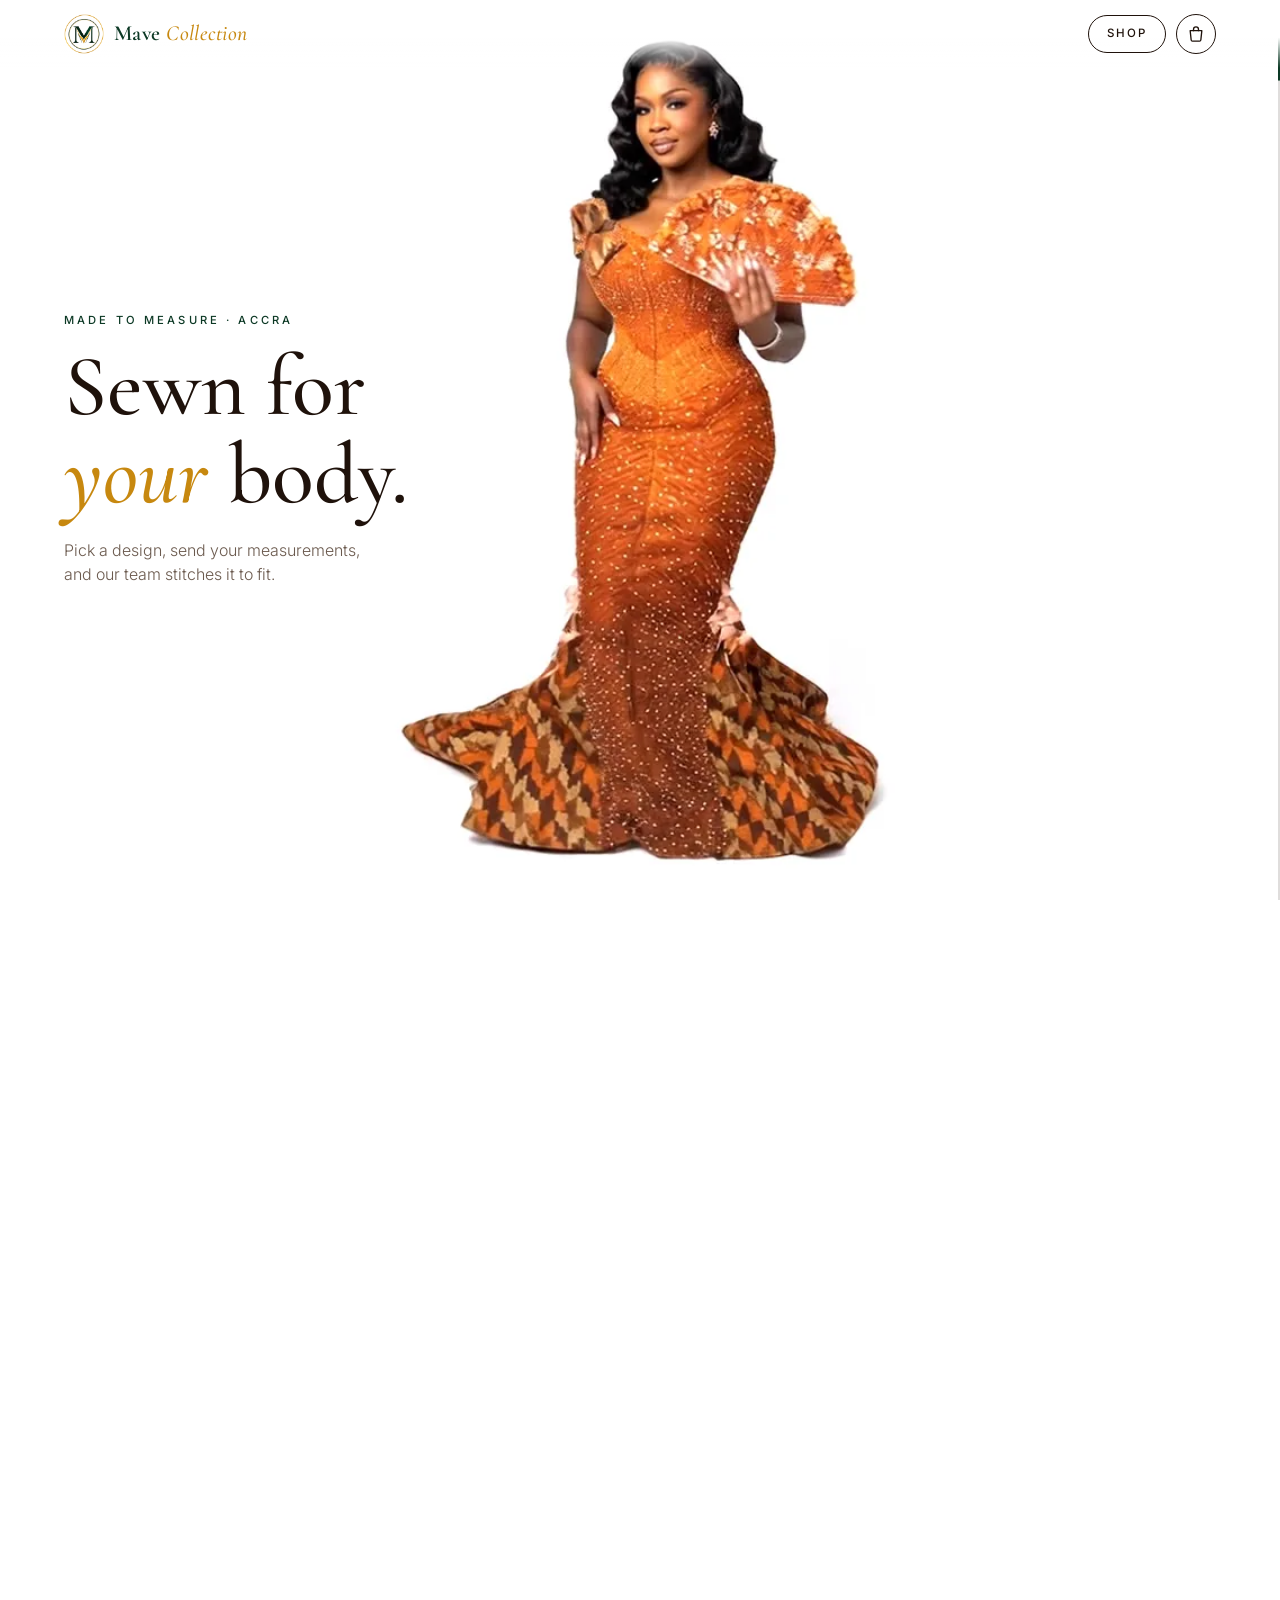
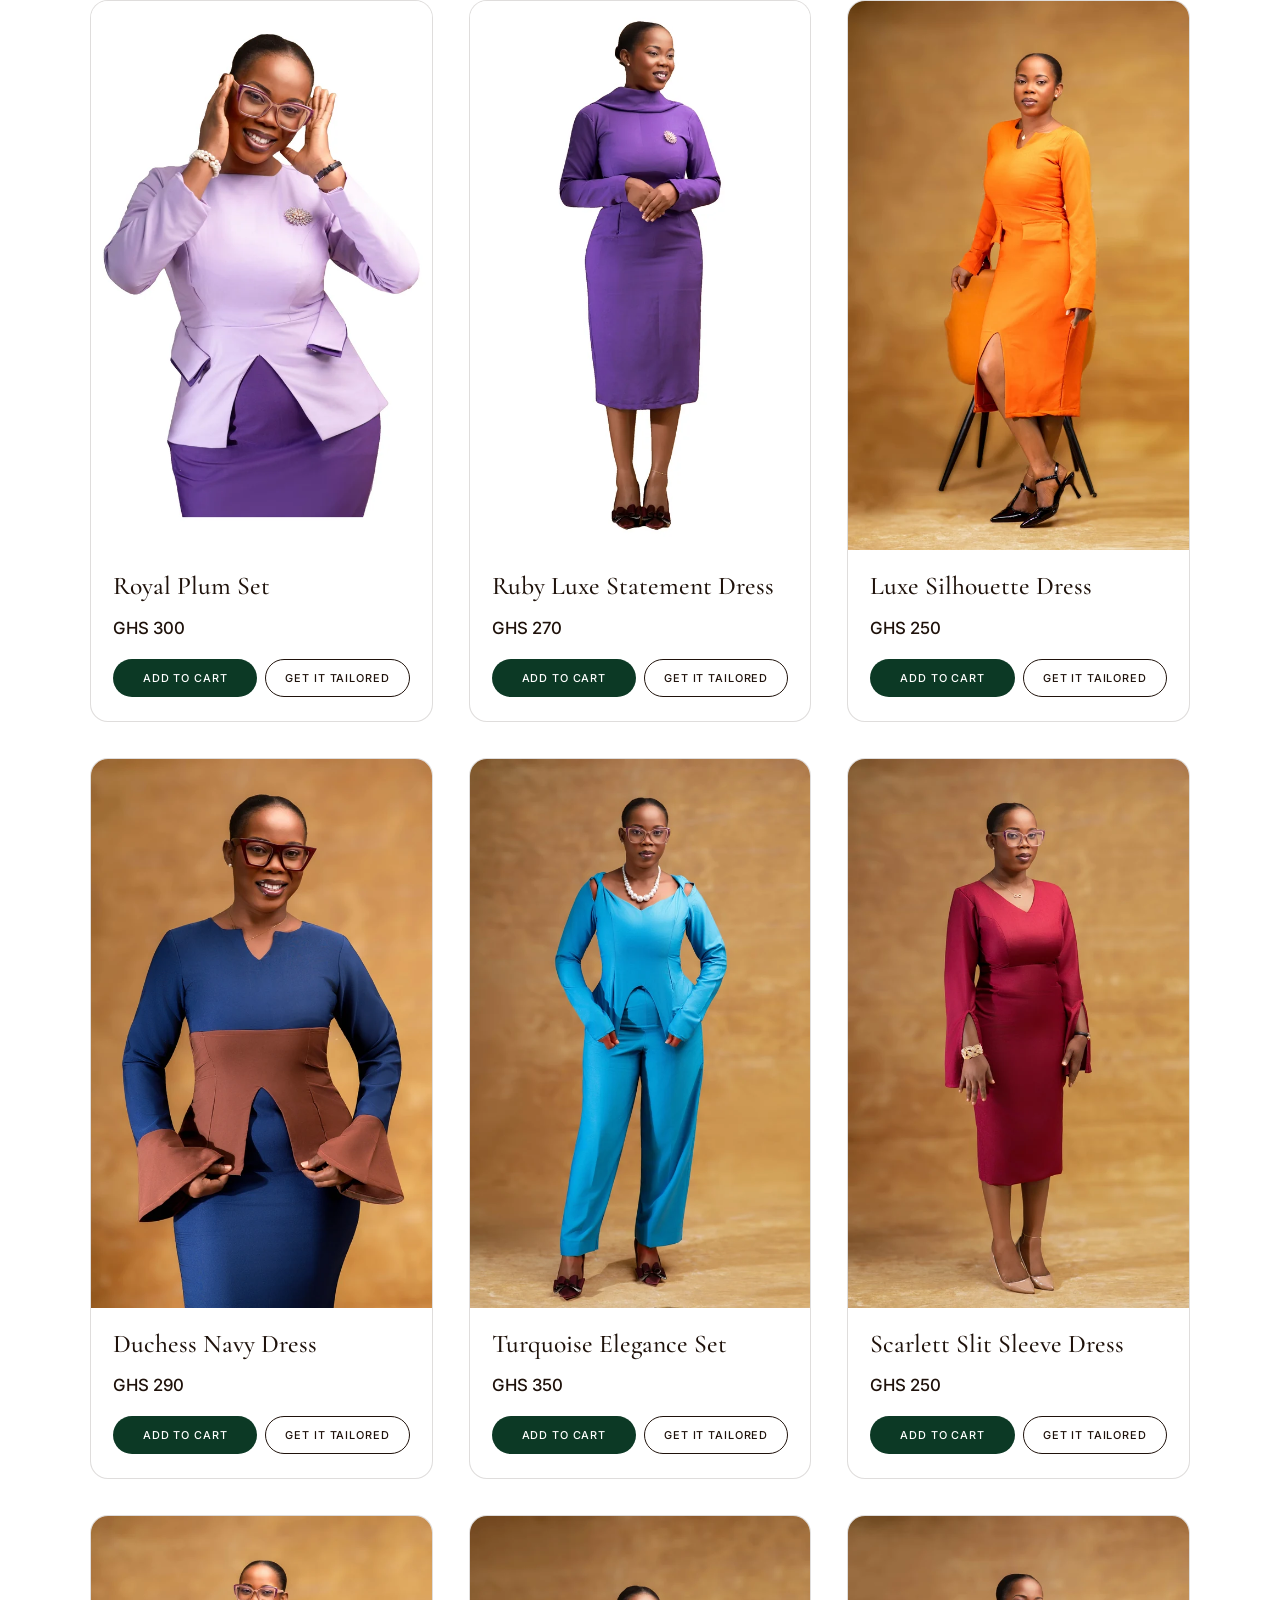
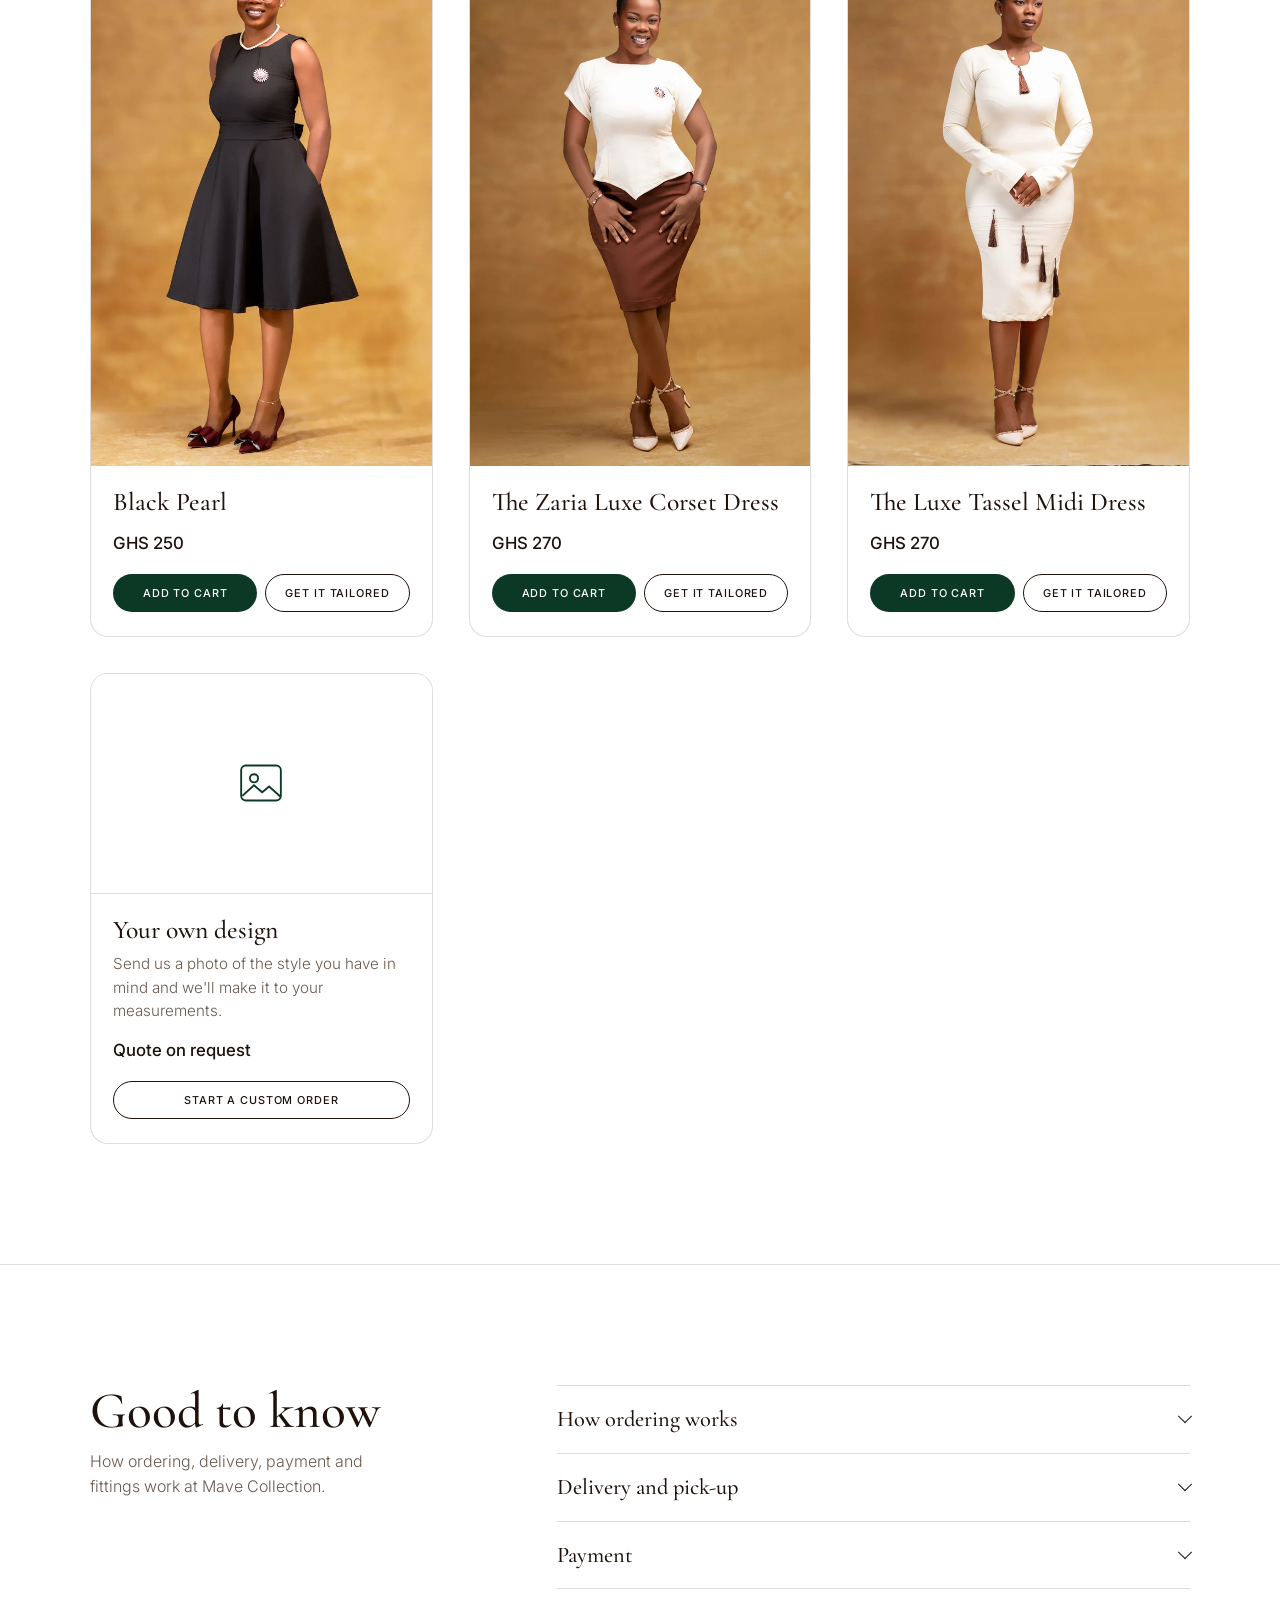
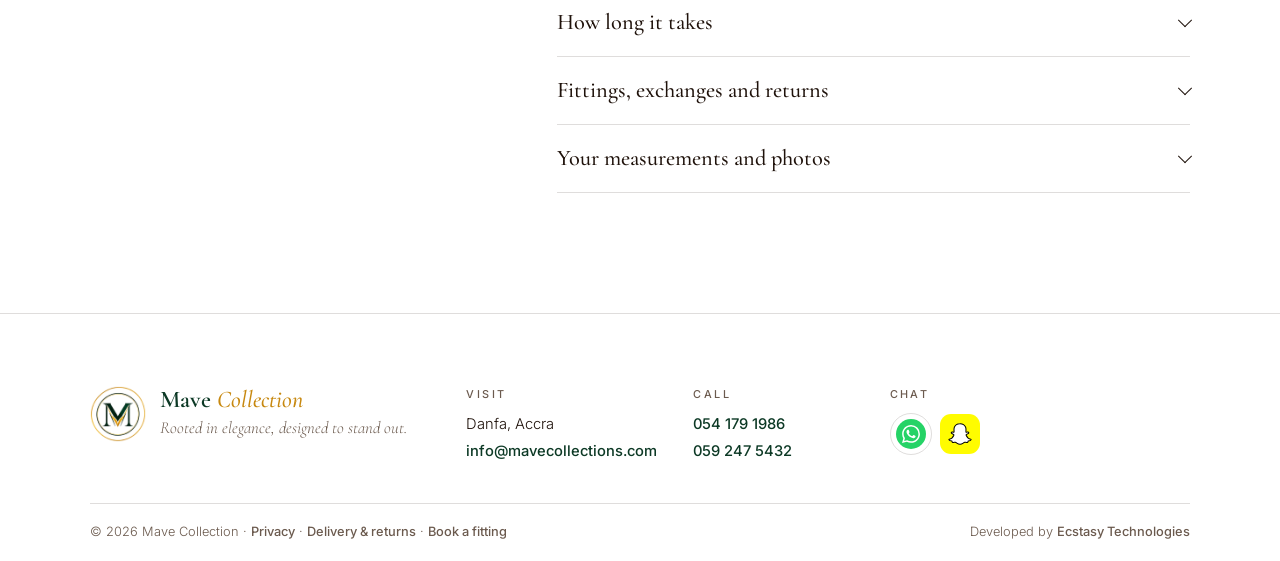
==== commit 4a90f58b: "Remove the four kente dresses from the shop; hero button now opens a custom design Co-Authored-By: C" ====
--- a/index.html
+++ b/index.html
@@ -60,7 +60,7 @@
         </div>
 
         <div class="beat beat--specs" data-from="0.3" data-to="0.66">
-          <p class="eyebrow">The Sunset Kente Mermaid</p>
+          <p class="eyebrow">Our signature gown</p>
           <dl class="specs">
             <div><dt>Silhouette</dt><dd>Fitted mermaid</dd></div>
             <div><dt>Bodice</dt><dd>Hand-beaded corset</dd></div>
@@ -71,7 +71,7 @@
 
         <div class="beat beat--cta" data-from="0.7" data-to="9">
           <p class="eyebrow">Yours, in your size</p>
-          <a class="btn" href="#shop" data-order="sunset-kente-mermaid">Get it tailored</a>
+          <a class="btn" href="#shop" data-order="custom">Get it tailored</a>
           <a class="link" href="#shop">Browse the shop</a>
         </div>
 
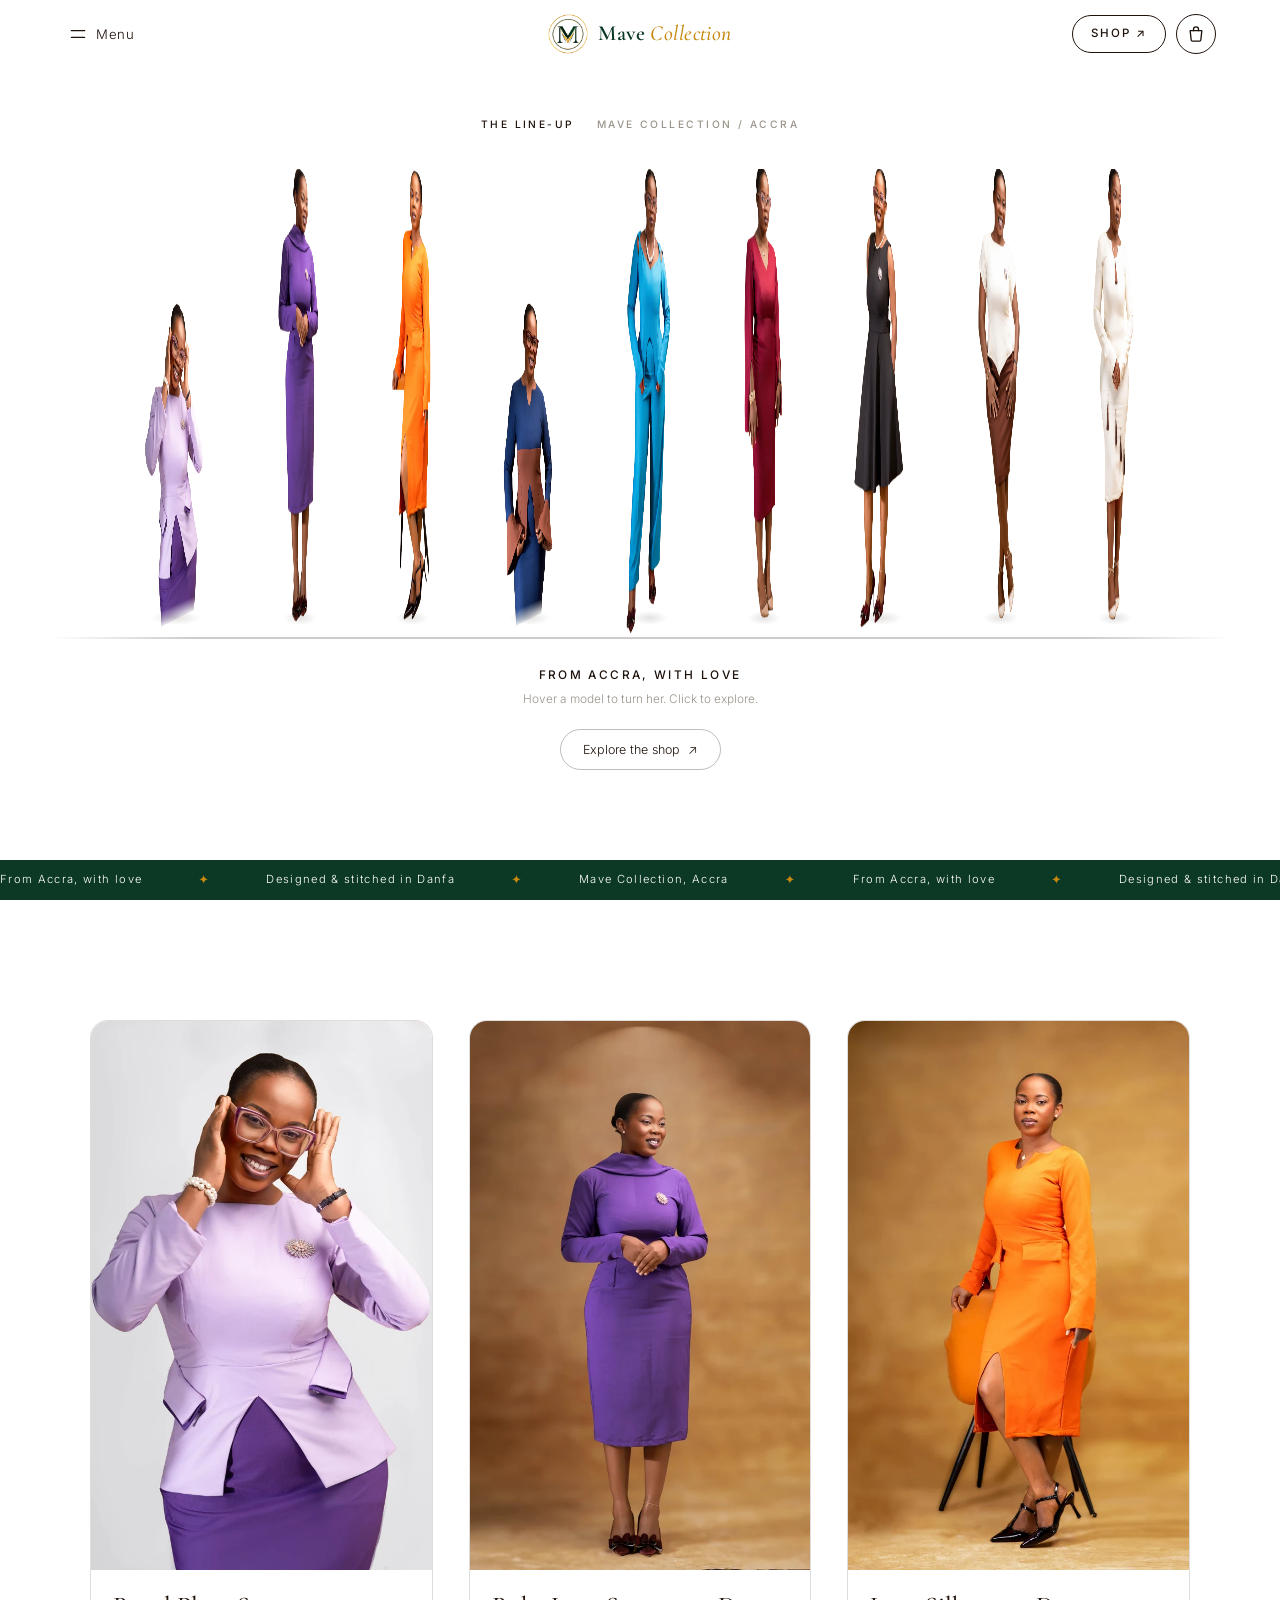
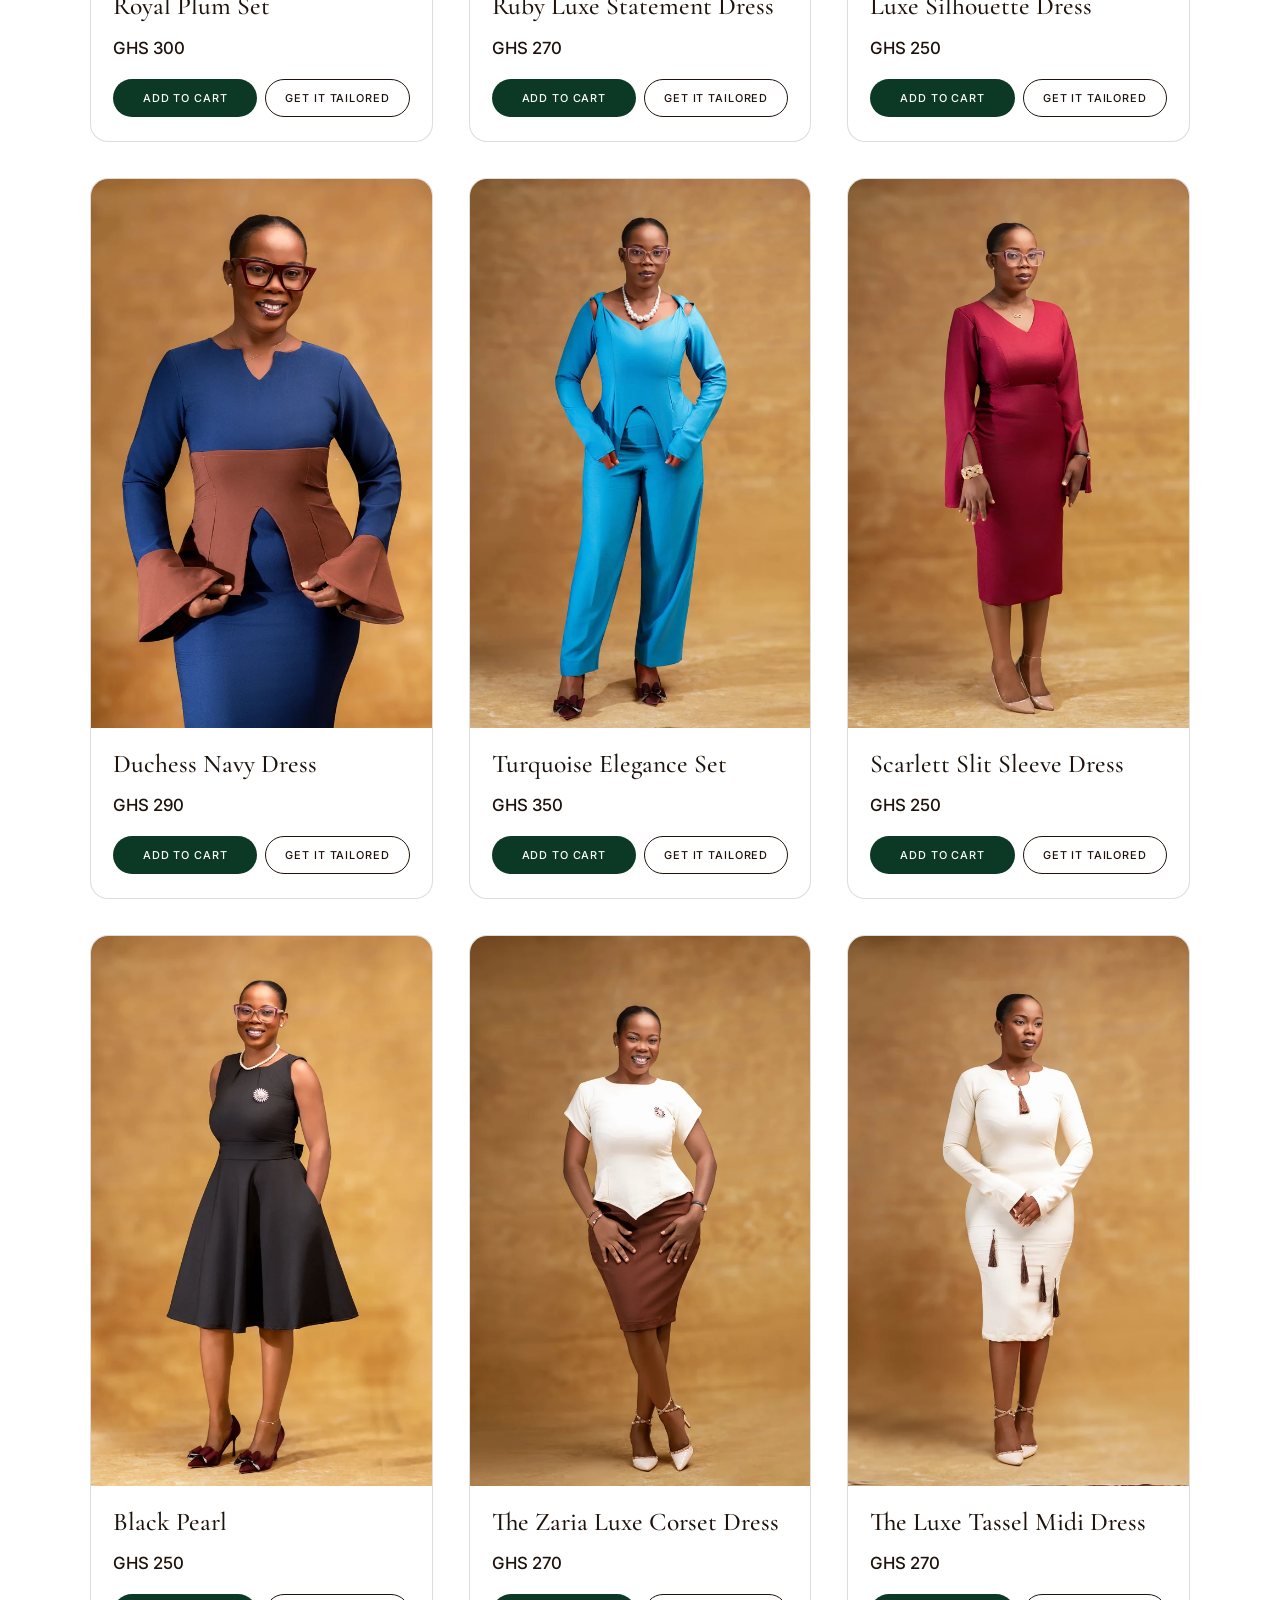
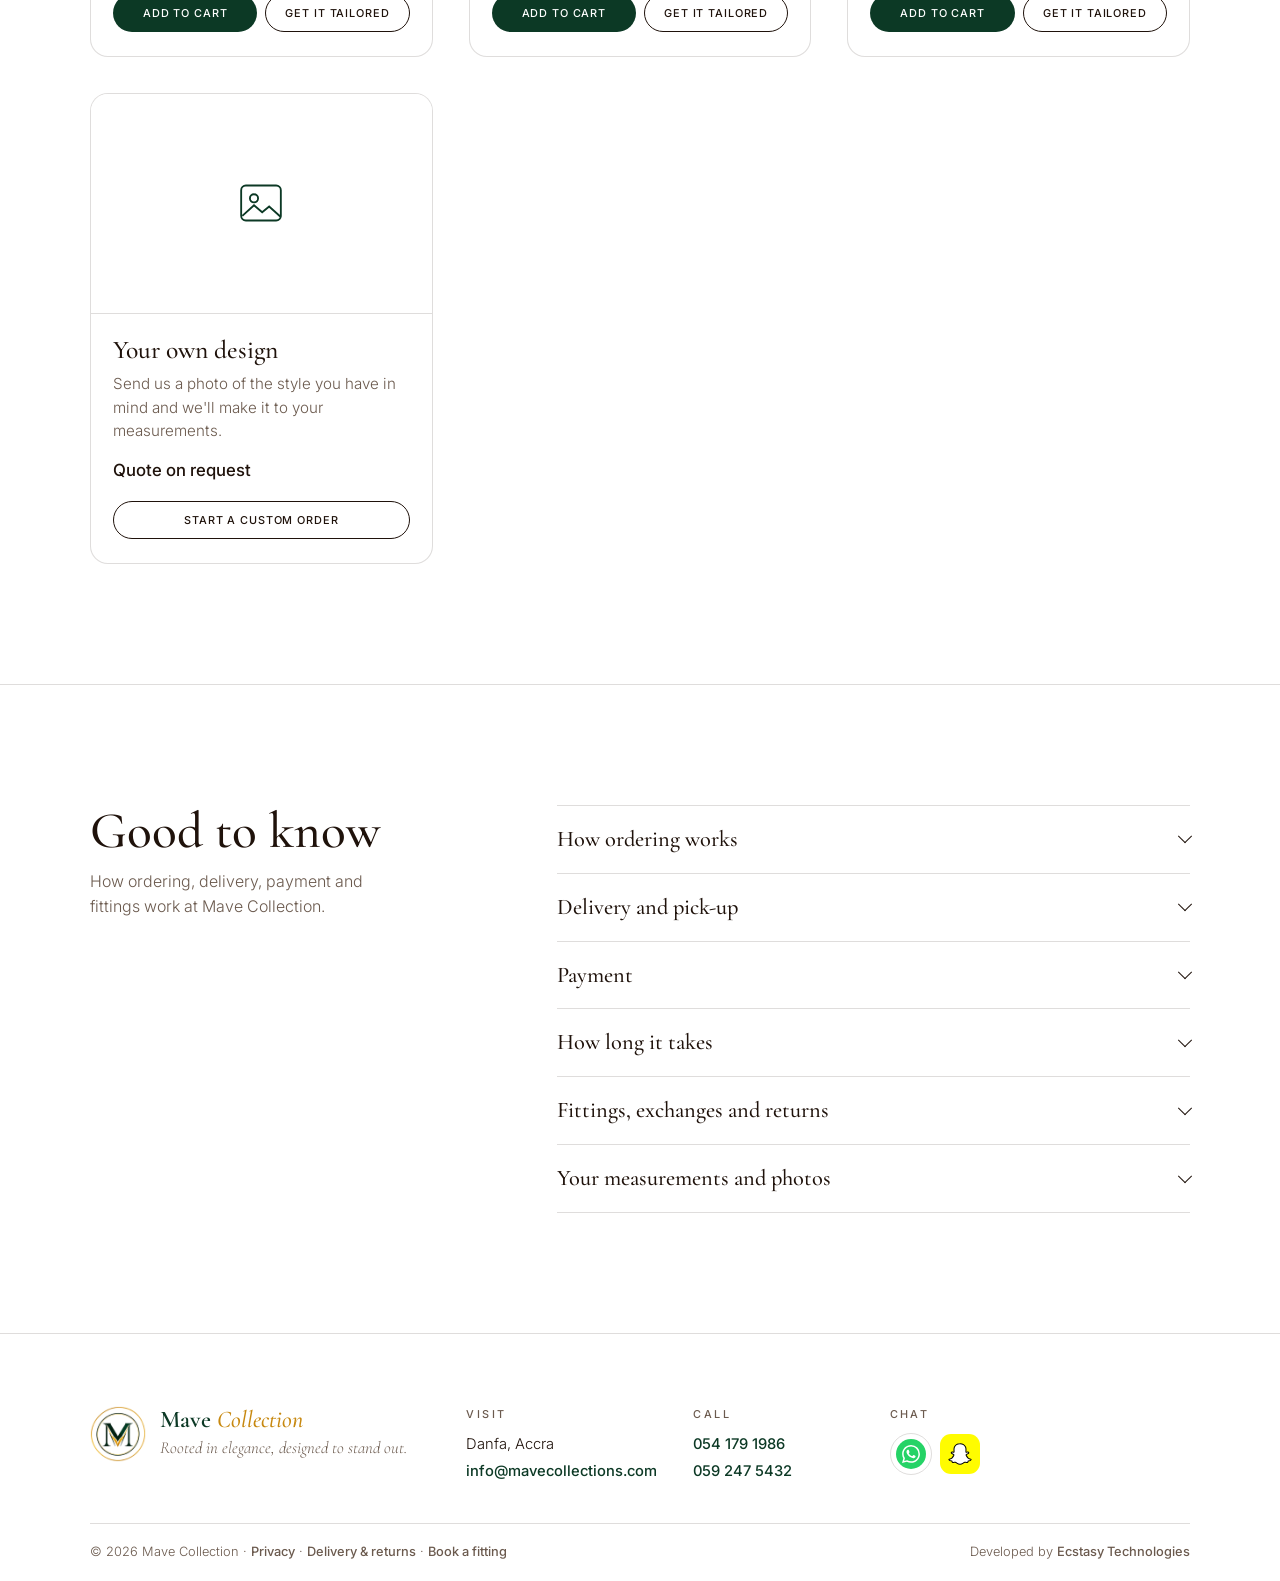
==== commit eeb4fd27: "New homepage hero: a line-up of the models that turn to face you on hover, with a closer-look view; " ====
--- a/index.html
+++ b/index.html
@@ -24,60 +24,82 @@
   <meta name="twitter:title" content="Mave Collection">
   <meta name="twitter:description" content="Rooted in elegance, designed to stand out.">
   <meta name="twitter:image" content="https://www.mavecollections.com/assets/share.jpg">
-  <link rel="preload" as="image" href="assets/hero-frames/0001.webp" type="image/webp">
   <link rel="preconnect" href="https://fonts.googleapis.com">
   <link rel="preconnect" href="https://fonts.gstatic.com" crossorigin>
   <link href="https://fonts.googleapis.com/css2?family=Cormorant+Garamond:ital,wght@0,400;0,500;0,600;1,400&family=Inter:wght@300;400;500&display=swap" rel="stylesheet">
   <link rel="stylesheet" href="css/style.css">
   <link rel="stylesheet" href="css/shop.css">
   <link rel="stylesheet" href="css/pdp.css">
+  <link rel="stylesheet" href="css/rail.css">
 </head>
 <body>
 
   <header class="topbar">
+    <div class="topbar__start">
+      <button class="menu-btn" id="menuBtn" type="button" aria-expanded="false" aria-controls="menuPanel">
+        <svg viewBox="0 0 24 24" width="20" height="20" fill="none" stroke="currentColor" stroke-width="1.5" stroke-linecap="round" aria-hidden="true"><path d="M4 8h16M4 16h16"/></svg>
+        <span>Menu</span>
+      </button>
+    </div>
     <a class="brand" href="#top" aria-label="Mave Collection, home"><img src="assets/brand/mave-logo.png" alt="" width="40" height="40"><span class="brand__name">Mave <span>Collection</span></span></a>
     <div class="topbar__actions">
-      <a class="topbar__cta" href="#shop">Shop</a>
+      <a class="topbar__cta" href="#shop">Shop <span aria-hidden="true">&#8599;</span></a>
       <button class="topbar__cart" id="cartBtn" type="button" aria-label="Open cart">
         <svg viewBox="0 0 24 24" width="20" height="20" fill="none" stroke="currentColor" stroke-width="1.6" stroke-linecap="round" stroke-linejoin="round" aria-hidden="true"><path d="M5 8h14l-1.2 11.2a1.5 1.5 0 0 1-1.5 1.3H7.7a1.5 1.5 0 0 1-1.5-1.3L5 8z"/><path d="M9 8V6.5a3 3 0 0 1 6 0V8"/></svg>
         <span class="topbar__count" id="cartCount" hidden>0</span>
       </button>
     </div>
+    <nav class="menu-panel" id="menuPanel" aria-label="Menu" hidden>
+      <a href="#shop">Shop</a>
+      <a href="#info">Delivery &amp; returns</a>
+      <a href="#" data-book-fit>Book a fitting</a>
+      <a href="#" data-order="custom">Your own design</a>
+      <a href="#contact">Contact</a>
+    </nav>
   </header>
 
   <main id="top">
 
-    <!-- Scroll-scrubbed hero: the page is tall, the stage is pinned, scrolling plays the dress turning. -->
-    <section class="hero" id="hero" data-frames="128" data-path="assets/hero-frames/" data-ext="webp">
-      <div class="hero__stage">
-        <canvas class="hero__dress" role="img" aria-label="A model turning in an orange beaded mermaid gown with a kente-print train"></canvas>
-        <noscript><img class="hero__still" src="assets/hero-frames/0001.webp" alt="A model in an orange beaded mermaid gown with a kente-print train"></noscript>
-
-        <div class="beat beat--intro" data-from="0" data-to="0.28">
-          <p class="eyebrow">Made to measure &middot; Accra</p>
-          <h1>Sewn for<br><em>your</em> body.</h1>
-          <p class="lede">Pick a design, send your measurements, and our team stitches it to fit.</p>
-        </div>
-
-        <div class="beat beat--specs" data-from="0.3" data-to="0.66">
-          <p class="eyebrow">Our signature gown</p>
-          <dl class="specs">
-            <div><dt>Silhouette</dt><dd>Fitted mermaid</dd></div>
-            <div><dt>Bodice</dt><dd>Hand-beaded corset</dd></div>
-            <div><dt>Train</dt><dd>Kente print</dd></div>
-            <div><dt>Finish</dt><dd>Matching beaded fan</dd></div>
-          </dl>
-        </div>
-
-        <div class="beat beat--cta" data-from="0.7" data-to="9">
-          <p class="eyebrow">Yours, in your size</p>
-          <a class="btn" href="#shop" data-order="custom">Get it tailored</a>
-          <a class="link" href="#shop">Browse the shop</a>
-        </div>
-
-        <div class="hero__loading" aria-live="polite"><span></span></div>
-        <div class="hero__hint" aria-hidden="true">Scroll</div>
-        <div class="hero__progress" aria-hidden="true"><i></i></div>
+    <!-- The line-up: the models stand edge-on in a row; hover (or tap) turns one to face you, click opens a closer look. -->
+    <section class="rail" id="hero" aria-label="Mave Collection, the line-up">
+      <div class="rail__stage">
+        <p class="rail__eyebrow"><span>The line-up</span><span>Mave Collection / Accra</span></p>
+
+        <div class="rail__scroll" id="railScroll">
+          <div class="rail__track">
+            <ul class="rail__items" id="railItems"></ul>
+            <div class="rail__bar" aria-hidden="true"></div>
+          </div>
+        </div>
+
+        <div class="rail__caption" aria-live="polite">
+          <p class="rail__name" id="railName">From Accra, with love</p>
+          <p class="rail__hint" id="railHint">Hover a model to turn her. Click to explore.</p>
+        </div>
+        <a class="rail__btn" href="#shop">Explore the shop <span aria-hidden="true">&#8599;</span></a>
+
+        <div class="marquee" aria-hidden="true"><div class="marquee__row">
+          <span>From Accra, with love</span><b>&#10022;</b><span>Designed &amp; stitched in Danfa</span><b>&#10022;</b><span>Mave Collection, Accra</span><b>&#10022;</b>
+          <span>From Accra, with love</span><b>&#10022;</b><span>Designed &amp; stitched in Danfa</span><b>&#10022;</b><span>Mave Collection, Accra</span><b>&#10022;</b>
+          <span>From Accra, with love</span><b>&#10022;</b><span>Designed &amp; stitched in Danfa</span><b>&#10022;</b><span>Mave Collection, Accra</span><b>&#10022;</b>
+          <span>From Accra, with love</span><b>&#10022;</b><span>Designed &amp; stitched in Danfa</span><b>&#10022;</b><span>Mave Collection, Accra</span><b>&#10022;</b>
+        </div></div>
+      </div>
+
+      <div class="railfocus" id="railFocus" role="dialog" aria-modal="true" aria-label="A closer look" hidden>
+        <button class="railfocus__close" id="railClose" type="button">Close <span aria-hidden="true">&times;</span></button>
+        <button class="railfocus__nav railfocus__nav--prev" id="railPrev" type="button" aria-label="Previous dress">&#8249;</button>
+        <button class="railfocus__nav railfocus__nav--next" id="railNext" type="button" aria-label="Next dress">&#8250;</button>
+        <div class="railfocus__body">
+          <div class="railfocus__hang"><img id="railBig" alt=""><i class="railfocus__shadow" aria-hidden="true"></i></div>
+          <p class="railfocus__count" id="railCount"></p>
+          <h2 class="railfocus__name" id="railFocusName"></h2>
+          <p class="railfocus__meta" id="railMeta"></p>
+          <div class="railfocus__acts">
+            <button class="btn" type="button" id="railView">View the dress</button>
+            <button class="btn btn--ghost" type="button" id="railTailor">Get it tailored</button>
+          </div>
+        </div>
       </div>
     </section>
 
@@ -148,7 +170,7 @@
 
   </main>
 
-  <footer class="footer">
+  <footer class="footer" id="contact">
     <div class="footer__inner">
       <div class="footer__brand">
         <img src="assets/brand/mave-logo.png" alt="" width="56" height="56">
@@ -368,10 +390,10 @@
   <script src="js/products.js"></script>
   <script src="js/stock.js"></script>
   <script src="js/captcha.js"></script>
-  <script src="js/hero.js"></script>
   <script src="js/shop.js"></script>
   <script src="js/cart.js"></script>
   <script src="js/pdp.js"></script>
+  <script src="js/rail.js"></script>
   <script src="js/fitting.js"></script>
 </body>
 </html>
--- a/css/style.css
+++ b/css/style.css
@@ -42,23 +42,6 @@
 }
 .topbar__cta:hover { background: var(--ink); color: #fff; }
 
-/* ---------- hero ---------- */
-.hero { position: relative; height: 520vh; }
-.hero__stage {
-  position: sticky; top: 0; width: 100%;
-  height: 100vh; height: 100svh;
-  overflow: hidden; background: var(--paper);
-}
-.hero__still { position: absolute; inset: 0; margin: auto; height: 100%; width: auto; max-width: 100%; object-fit: contain; }
-.hero__dress { position: absolute; inset: 0; width: 100%; height: 100%; display: block; }
-
-/* text beats, faded by JS via --o (opacity) and --y (offset) */
-.beat {
-  position: absolute; z-index: 5;
-  opacity: var(--o, 0); transform: translateY(var(--y, 24px));
-  pointer-events: none; will-change: opacity, transform;
-}
-.beat a { pointer-events: auto; }
 .eyebrow { margin: 0 0 14px; font-size: 0.7rem; font-weight: 500; letter-spacing: 0.28em; text-transform: uppercase; color: var(--ember); }
 h1, h2 { font-family: var(--serif); font-weight: 500; line-height: 1.02; margin: 0; }
 h1 { font-size: clamp(2.8rem, 8.5vw, 6.2rem); }
@@ -66,9 +49,6 @@
 h2 em { font-style: italic; color: var(--ember); }
 .lede { color: var(--muted); max-width: 30ch; margin: 18px 0 0; font-size: 1rem; }
 
-.specs { margin: 0; display: grid; gap: 14px; }
-.specs dt { font-size: 0.68rem; letter-spacing: 0.22em; text-transform: uppercase; color: var(--muted); }
-.specs dd { margin: 2px 0 0; font-family: var(--serif); font-size: 1.35rem; font-weight: 500; }
 
 .btn {
   display: inline-block; padding: 16px 34px; border-radius: 999px; text-decoration: none;
@@ -80,53 +60,8 @@
 .btn:hover { transform: translateY(-2px); background: var(--glow-dark); }
 .link { display: inline-block; margin-left: 22px; font-size: 0.85rem; color: var(--muted); text-decoration: none; }
 
-/* phones: text sits in a white sheet at the bottom, under the dress */
-.beat--intro, .beat--specs, .beat--cta {
-  left: 0; right: 0; bottom: 0;
-  padding: 48px var(--gutter) calc(max(28px, env(safe-area-inset-bottom)) + 36px);
-  background: linear-gradient(to top, #fff 62%, rgba(255, 255, 255, 0));
-}
-.beat--intro .lede { display: none; }   /* phones: keep the dress visible */
-.beat--cta { text-align: center; }
-.beat--cta .link { display: block; margin: 16px 0 0; }
-.beat--specs .specs { grid-template-columns: 1fr 1fr; }
-.beat--specs .specs dd { font-size: 1.1rem; }
-
-/* wide screens: text in the left / right columns beside the dress */
-@media (min-width: 820px) {
-  .beat--intro, .beat--specs, .beat--cta {
-    bottom: auto; top: 50%; right: auto; padding: 0; background: none;
-    transform: translateY(calc(-50% + var(--y, 24px)));
-  }
-  .beat--intro { left: var(--gutter); max-width: 26rem; }
-  .beat--intro .lede { display: block; }
-  .beat--specs { right: var(--gutter); left: auto; width: min(20rem, 26vw); }
-  .beat--specs .specs { grid-template-columns: 1fr; gap: 20px; }
-  .beat--specs .specs dd { font-size: 1.5rem; }
-  .beat--cta { left: var(--gutter); max-width: 26rem; text-align: left; }
-  .beat--cta .eyebrow { margin-bottom: 18px; }
-  .beat--cta .link { display: inline-block; margin: 0 0 0 22px; }
-}
-
-.hero__hint {
-  position: absolute; z-index: 5; left: 50%; bottom: max(16px, env(safe-area-inset-bottom));
-  transform: translateX(-50%); font-size: 0.65rem; letter-spacing: 0.3em; text-transform: uppercase; color: var(--muted);
-  transition: opacity 0.4s;
-}
-.hero__hint::after {
-  content: ""; display: block; width: 1px; height: 22px; margin: 8px auto 0; background: var(--muted);
-  animation: drip 1.8s ease-in-out infinite; transform-origin: top;
-}
-@keyframes drip { 0% { transform: scaleY(0); } 60% { transform: scaleY(1); } 100% { transform: scaleY(1); opacity: 0; } }
-.hero__progress { position: absolute; z-index: 5; right: 0; top: 0; bottom: 0; width: 2px; background: var(--line); }
-.hero__progress i { display: block; width: 100%; height: 100%; background: var(--glow); transform-origin: top; transform: scaleY(var(--p, 0)); }
-.hero__loading { position: absolute; z-index: 6; left: 0; right: 0; top: 0; height: 2px; transition: opacity 0.4s; }
-.hero__loading span { display: block; height: 100%; width: 100%; background: var(--glow); transform-origin: left; transform: scaleX(var(--l, 0)); }
-.hero.is-loaded .hero__loading { opacity: 0; }
-
 @media (prefers-reduced-motion: reduce) {
   html { scroll-behavior: auto; }
-  .hero__hint::after { animation: none; }
 }
 
 /* slightly smaller type on large screens and phones */
@@ -138,8 +73,6 @@
   .brand img { width: 34px; height: 34px; }
   .eyebrow { font-size: 0.64rem; letter-spacing: 0.24em; }
   .lede { font-size: 0.92rem; }
-  .specs dt { font-size: 0.62rem; }
-  .beat--specs .specs dd { font-size: 0.98rem; }
   .btn { padding: 14px 28px; font-size: 0.74rem; letter-spacing: 0.14em; }
   .topbar__cta { font-size: 0.66rem; padding: 8px 15px; }
   .link { font-size: 0.8rem; }
--- a/css/rail.css
+++ b/css/rail.css
@@ -0,0 +1,108 @@
+/* ---------- top bar: Menu left, logo centred, Shop + cart right ---------- */
+.topbar { display: grid; grid-template-columns: 1fr auto 1fr; gap: 12px; }
+.topbar__start { justify-self: start; }
+.topbar__actions { justify-self: end; }
+.menu-btn { display: inline-flex; align-items: center; gap: 8px; padding: 6px 4px; border: 0; background: none; color: var(--ink); font: inherit; font-size: 0.82rem; letter-spacing: 0.04em; cursor: pointer; }
+.menu-btn:hover { color: var(--ember); }
+.menu-panel {
+  position: absolute; top: 100%; left: var(--gutter); min-width: 230px; margin-top: 4px; padding: 10px;
+  display: grid; background: #fff; border: 1px solid var(--line); border-radius: 18px; box-shadow: 0 24px 60px rgba(8, 30, 20, 0.14);
+}
+.menu-panel[hidden] { display: none; }
+.menu-panel a { padding: 11px 14px; border-radius: 10px; text-decoration: none; font-size: 0.95rem; color: var(--ink); }
+.menu-panel a:hover { background: #f6f8f6; color: var(--ember); }
+@media (max-width: 600px) {
+  .menu-btn span { display: none; }
+  .brand__name { display: none; }
+  .topbar__cta { font-size: 0.64rem; padding: 8px 13px; }
+}
+
+/* ---------- the line-up ---------- */
+.rail { position: relative; background: #fff; }
+.rail__stage {
+  position: relative; min-height: 100vh; min-height: 100svh; overflow: hidden;
+  display: flex; flex-direction: column; align-items: center;
+  padding: clamp(92px, 13vh, 130px) 0 64px;
+}
+.rail__eyebrow { display: flex; gap: 22px; margin: 0; font-size: 0.64rem; font-weight: 500; letter-spacing: 0.24em; text-transform: uppercase; color: var(--ink); }
+.rail__eyebrow span + span { color: #9a948a; }
+
+.rail__scroll { width: 100%; margin-top: clamp(18px, 4vh, 40px); overflow-x: auto; overflow-y: hidden; scrollbar-width: none; scroll-snap-type: x proximity; -webkit-overflow-scrolling: touch; }
+.rail__scroll::-webkit-scrollbar { display: none; }
+.rail__track { position: relative; width: max(100%, 920px); margin: 0 auto; padding: 0 clamp(18px, 6vw, 96px); }
+
+/* the floor the line-up stands on */
+.rail__bar { position: absolute; left: clamp(14px, 4vw, 70px); right: clamp(14px, 4vw, 70px); bottom: 0; height: 2px; border-radius: 2px; background: linear-gradient(90deg, rgba(31,18,11,0), rgba(31,18,11,0.22) 12%, rgba(31,18,11,0.22) 88%, rgba(31,18,11,0)); }
+
+.rail__items {
+  --h: min(50vh, 520px);
+  list-style: none; margin: 0; padding: 0 clamp(10px, 5vw, 90px) 14px; display: flex; justify-content: space-between; align-items: flex-end; gap: clamp(6px, 1.6vw, 26px);
+}
+.rail__item { flex: none; width: calc(var(--h) * var(--s, 1) * var(--ar, 0.5) * 0.34); transition: width 0.7s cubic-bezier(0.2, 0.8, 0.2, 1); scroll-snap-align: center; }
+.rail__item.is-on { width: calc(var(--h) * var(--s, 1) * var(--ar, 0.5)); }
+.rail__item > button { display: block; position: relative; width: 100%; padding: 0; border: 0; background: none; cursor: pointer; text-align: center; -webkit-tap-highlight-color: transparent; }
+.rail__item > button:focus-visible { outline: 2px solid var(--ember); outline-offset: 6px; border-radius: 6px; }
+
+
+.rail__gar { display: flex; justify-content: center; perspective: 1100px; }
+.rail__gar img {
+  display: block; flex: none; width: calc(var(--h) * var(--s, 1) * var(--ar, 0.5)); height: calc(var(--h) * var(--s, 1)); max-width: none; object-fit: contain;
+  transform: rotateY(74deg); transform-origin: 50% 100%;
+  transition: transform 0.7s cubic-bezier(0.2, 0.8, 0.2, 1);
+}
+.rail__item.is-on .rail__gar img { transform: rotateY(0deg) scale(1.03); }
+.rail__shadow { display: block; height: 14px; margin: -8px auto 0; width: 70%; border-radius: 50%; background: radial-gradient(closest-side, rgba(31, 18, 11, 0.22), rgba(31, 18, 11, 0)); transition: width 0.7s cubic-bezier(0.2, 0.8, 0.2, 1), opacity 0.7s; opacity: 0.55; }
+.rail__item.is-on .rail__shadow { width: 96%; opacity: 1; }
+.rail__item:not(.is-on):hover .rail__gar img { transform: rotateY(66deg); }
+
+.rail__caption { margin-top: clamp(14px, 3vh, 30px); text-align: center; min-height: 3.2em; }
+.rail__name { margin: 0; font-size: 0.74rem; font-weight: 500; letter-spacing: 0.2em; text-transform: uppercase; color: var(--ink); }
+.rail__hint { margin: 6px 0 0; font-size: 0.74rem; color: #9a948a; }
+.rail__btn { margin-top: 12px; display: inline-flex; gap: 8px; align-items: center; padding: 10px 22px; border: 1px solid rgba(31, 18, 11, 0.28); border-radius: 999px; text-decoration: none; color: var(--ink); font-size: 0.78rem; transition: background 0.2s, color 0.2s, border-color 0.2s; }
+.rail__btn:hover { background: var(--glow); border-color: var(--glow); color: #fff; }
+
+/* the band along the bottom */
+.marquee { position: absolute; left: 0; right: 0; bottom: 0; height: 40px; overflow: hidden; background: var(--glow); color: #fff; display: flex; align-items: center; }
+.marquee__row { display: flex; align-items: center; gap: 56px; padding-right: 56px; white-space: nowrap; flex: none; animation: ticker 48s linear infinite; font-size: 0.7rem; letter-spacing: 0.12em; }
+.marquee__row b { font-weight: 400; color: var(--gold); font-size: 0.8rem; }
+@keyframes ticker { to { transform: translateX(-50%); } }
+
+/* ---------- the closer look ---------- */
+.railfocus {
+  position: fixed; inset: 0; z-index: 40; display: grid; place-items: center; padding: 56px 20px 24px;
+  background: rgba(255, 255, 255, 0.84); -webkit-backdrop-filter: blur(18px); backdrop-filter: blur(18px);
+  animation: fade 0.35s ease-out;
+}
+.railfocus[hidden] { display: none; }
+.railfocus__close { position: absolute; top: max(18px, env(safe-area-inset-top)); right: clamp(16px, 3vw, 36px); border: 0; background: none; font: inherit; font-size: 0.85rem; color: var(--ink); cursor: pointer; padding: 6px 4px; }
+.railfocus__close:hover { color: var(--ember); }
+.railfocus__nav { position: absolute; top: 42%; width: 46px; height: 46px; border-radius: 50%; border: 1px solid var(--line); background: #fff; color: var(--ink); font-size: 1.7rem; line-height: 1; cursor: pointer; display: grid; place-items: center; padding: 0 0 4px; }
+.railfocus__nav:hover { border-color: var(--glow); color: var(--ember); }
+.railfocus__nav--prev { left: clamp(10px, 4vw, 60px); }
+.railfocus__nav--next { right: clamp(10px, 4vw, 60px); }
+.railfocus__body { display: grid; justify-items: center; text-align: center; max-width: 560px; width: 100%; }
+@keyframes turnin { from { transform: perspective(1100px) rotateY(70deg); opacity: 0.4; } to { transform: perspective(1100px) rotateY(0); opacity: 1; } }
+.railfocus__hang { position: relative; display: grid; justify-items: center; transform-origin: 50% 100%; animation: turnin 0.8s cubic-bezier(0.2, 0.8, 0.2, 1) 1; }
+.railfocus__hang img { display: block; height: min(58vh, 540px); width: auto; max-width: 86vw; }
+.railfocus__shadow { display: block; width: 62%; height: 16px; margin-top: -8px; border-radius: 50%; background: radial-gradient(closest-side, rgba(31, 18, 11, 0.25), rgba(31, 18, 11, 0)); }
+.railfocus__count { margin: 22px 0 0; font-size: 0.7rem; letter-spacing: 0.18em; color: #9a948a; }
+.railfocus__name { margin: 8px 0 0; font-family: var(--serif); font-weight: 500; font-size: clamp(1.7rem, 4vw, 2.5rem); line-height: 1.08; }
+.railfocus__meta { margin: 8px 0 0; font-size: 0.86rem; color: var(--muted); }
+.railfocus__acts { display: flex; flex-wrap: wrap; justify-content: center; gap: 10px; margin-top: 18px; }
+.railfocus__acts .btn { padding: 13px 26px; font-size: 0.74rem; }
+body.is-focus { overflow: hidden; }
+
+@media (max-width: 700px) {
+  .rail__items { --h: min(40vh, 360px); gap: 14px; justify-content: flex-start; padding: 0 0 14px; }
+  .rail__track { width: max-content; min-width: 100%; padding: 0 22px; }
+  .rail__bar { left: 8px; right: 8px; }
+  .rail__eyebrow { gap: 12px; font-size: 0.58rem; letter-spacing: 0.18em; }
+  .railfocus__nav { top: auto; bottom: 22px; }
+  .railfocus__nav--prev { left: 18px; }
+  .railfocus__nav--next { right: 18px; }
+  .railfocus__hang img { height: min(48vh, 400px); }
+}
+@media (prefers-reduced-motion: reduce) {
+  .railfocus__hang { animation: none !important; }
+  .marquee__row { animation-duration: 140s; }
+}
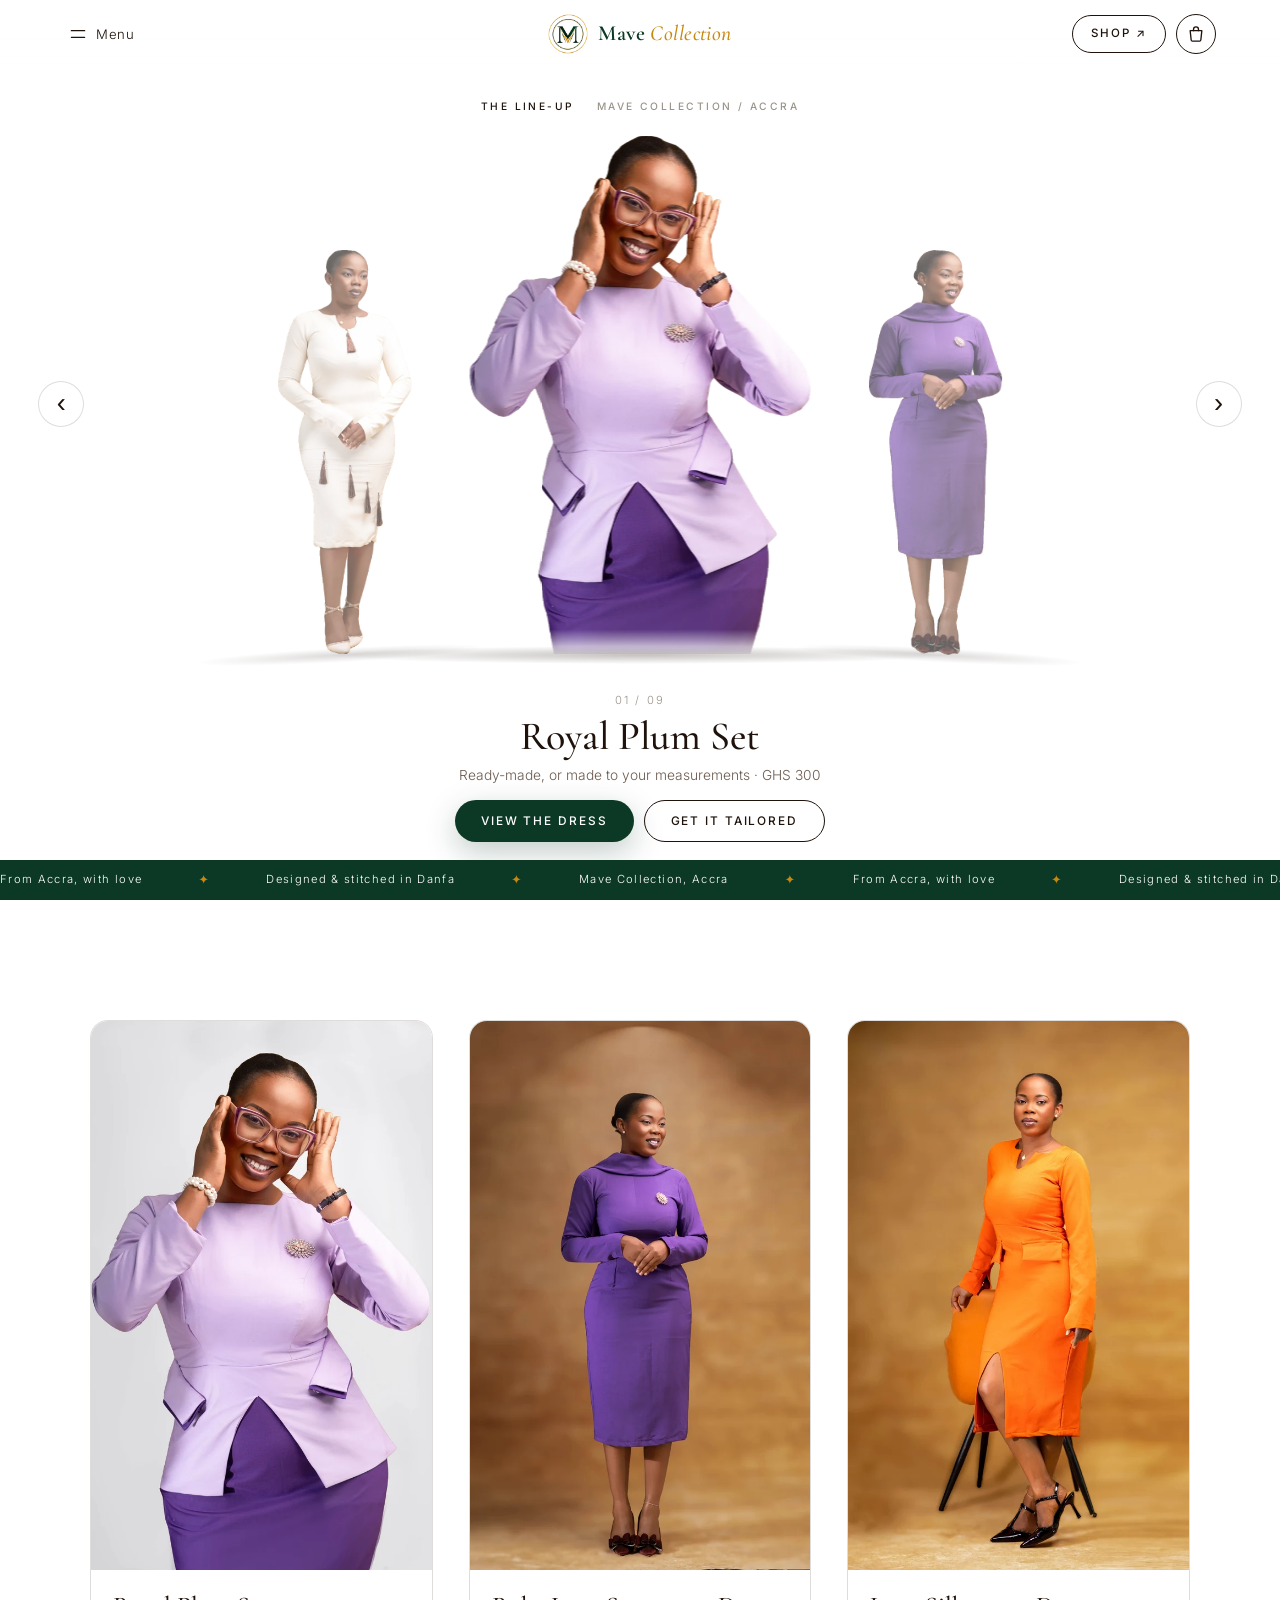
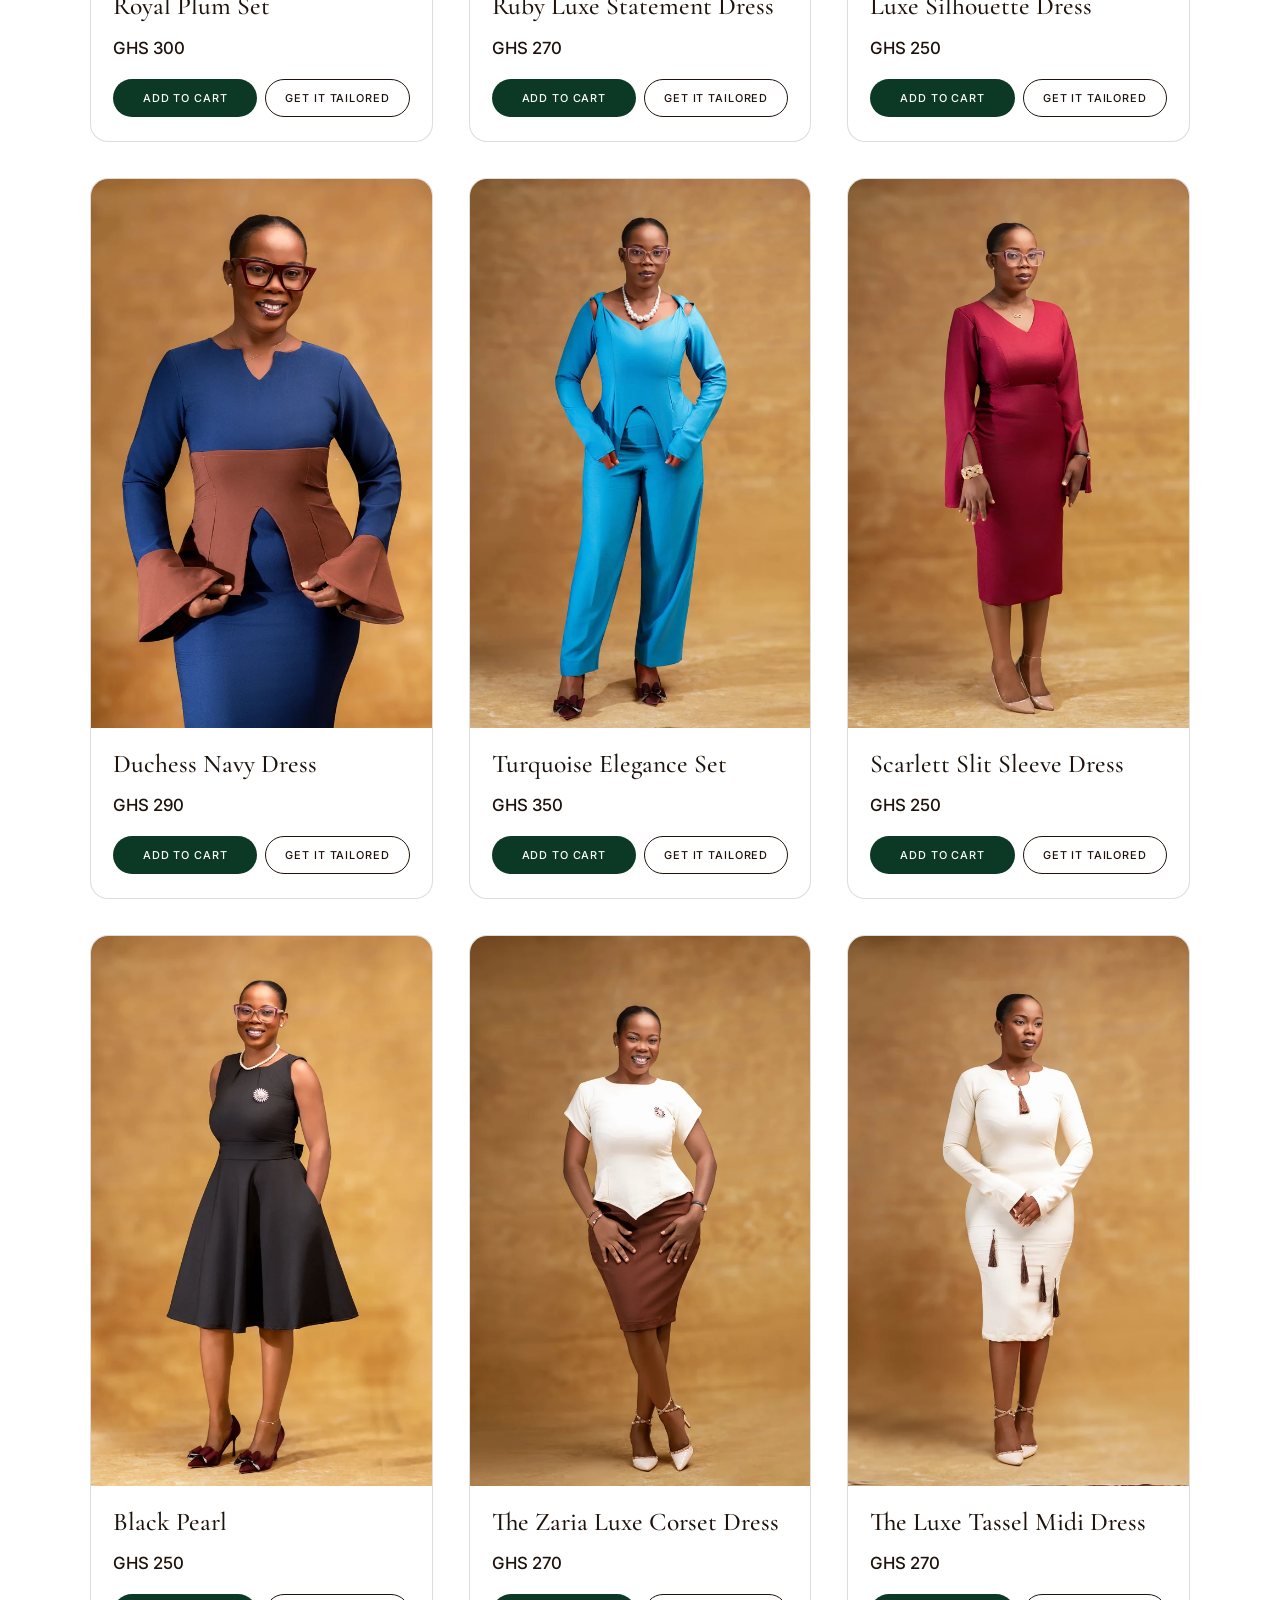
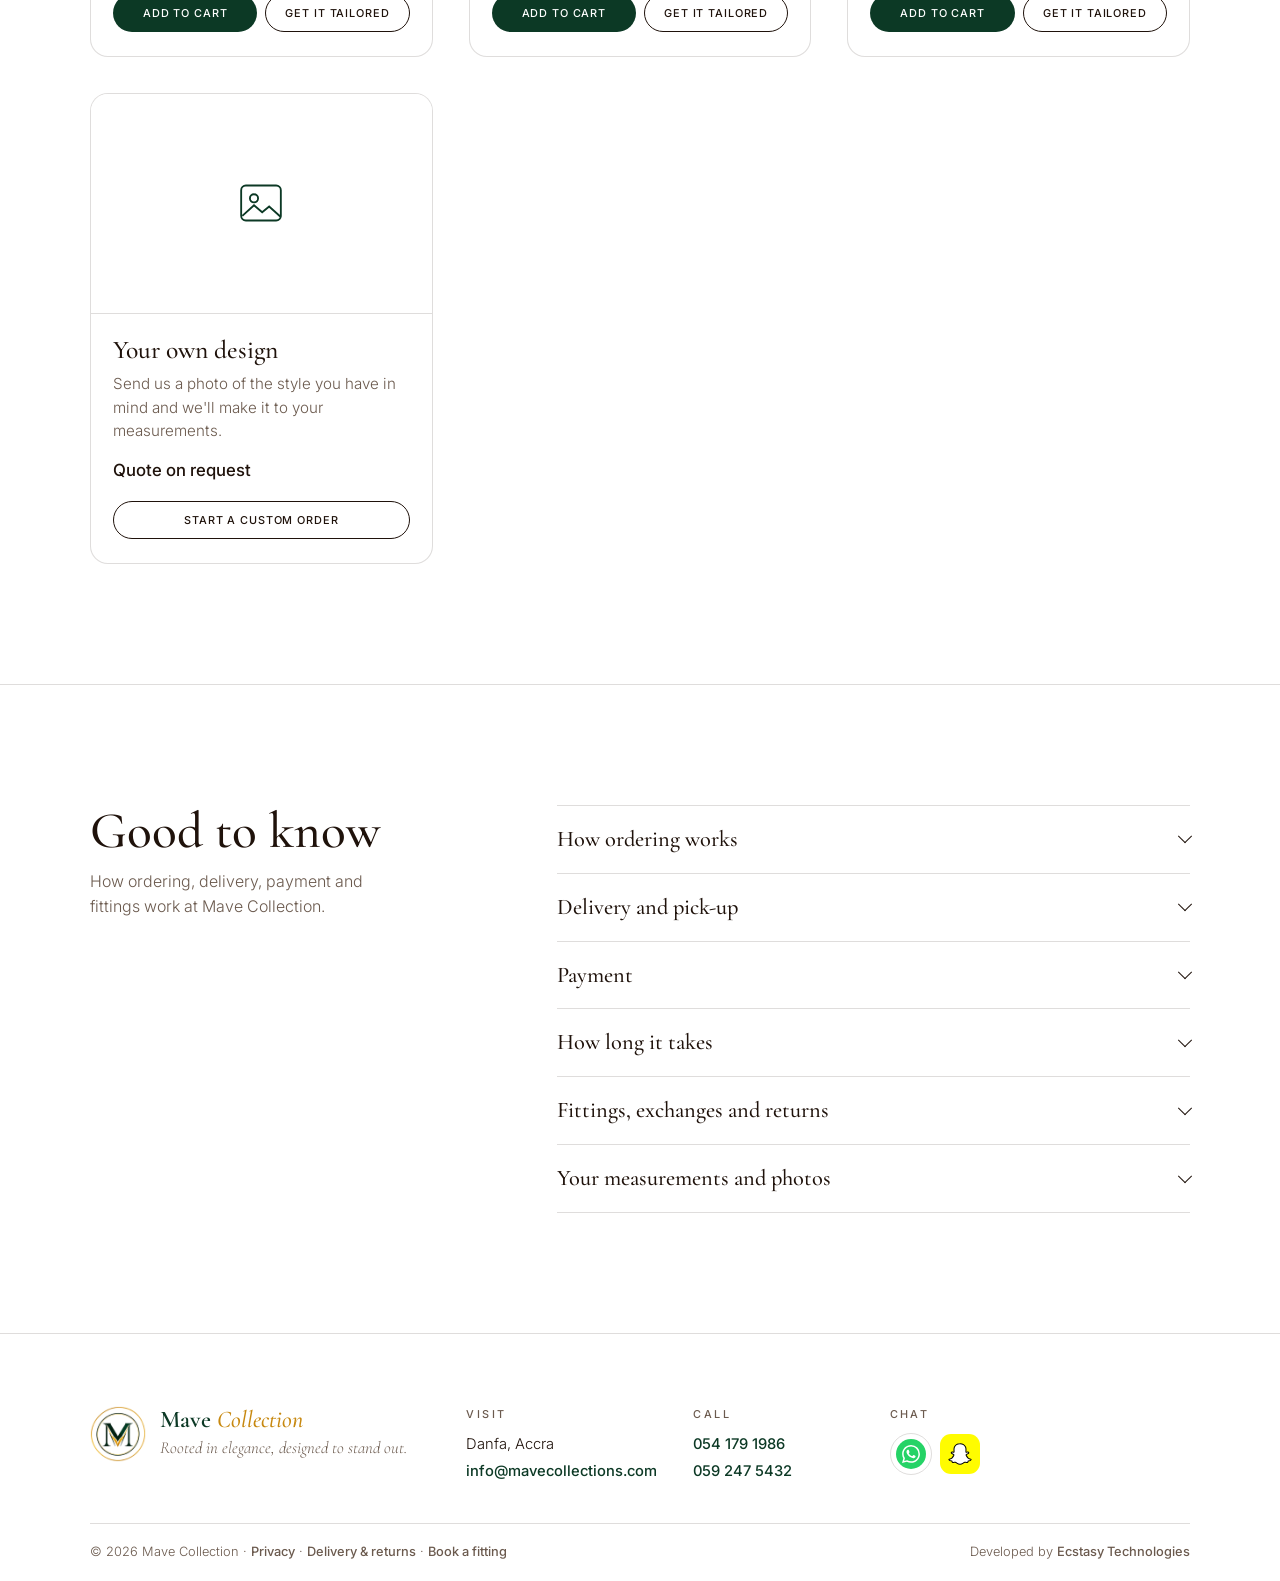
==== commit 6694106d: "Hero: one model shown in full with the next ones peeking in on either side Co-Authored-By: Claude So" ====
--- a/index.html
+++ b/index.html
@@ -60,23 +60,26 @@
 
   <main id="top">
 
-    <!-- The line-up: the models stand edge-on in a row; hover (or tap) turns one to face you, click opens a closer look. -->
+    <!-- The hero: one model shown in full, the next ones peeking in on either side. -->
     <section class="rail" id="hero" aria-label="Mave Collection, the line-up">
       <div class="rail__stage">
         <p class="rail__eyebrow"><span>The line-up</span><span>Mave Collection / Accra</span></p>
 
-        <div class="rail__scroll" id="railScroll">
-          <div class="rail__track">
-            <ul class="rail__items" id="railItems"></ul>
-            <div class="rail__bar" aria-hidden="true"></div>
-          </div>
+        <div class="carousel" id="carousel" role="group" aria-roledescription="carousel" aria-label="Dresses">
+          <ul class="carousel__track" id="railItems"></ul>
+          <button class="carousel__nav carousel__nav--prev" id="railPrev" type="button" aria-label="Previous dress">&#8249;</button>
+          <button class="carousel__nav carousel__nav--next" id="railNext" type="button" aria-label="Next dress">&#8250;</button>
         </div>
 
         <div class="rail__caption" aria-live="polite">
-          <p class="rail__name" id="railName">From Accra, with love</p>
-          <p class="rail__hint" id="railHint">Hover a model to turn her. Click to explore.</p>
-        </div>
-        <a class="rail__btn" href="#shop">Explore the shop <span aria-hidden="true">&#8599;</span></a>
+          <p class="rail__count" id="railCount"></p>
+          <h1 class="rail__name" id="railName"></h1>
+          <p class="rail__meta" id="railMeta"></p>
+          <div class="rail__acts">
+            <button class="btn" type="button" id="railView">View the dress</button>
+            <button class="btn btn--ghost" type="button" id="railTailor">Get it tailored</button>
+          </div>
+        </div>
 
         <div class="marquee" aria-hidden="true"><div class="marquee__row">
           <span>From Accra, with love</span><b>&#10022;</b><span>Designed &amp; stitched in Danfa</span><b>&#10022;</b><span>Mave Collection, Accra</span><b>&#10022;</b>
@@ -84,22 +87,6 @@
           <span>From Accra, with love</span><b>&#10022;</b><span>Designed &amp; stitched in Danfa</span><b>&#10022;</b><span>Mave Collection, Accra</span><b>&#10022;</b>
           <span>From Accra, with love</span><b>&#10022;</b><span>Designed &amp; stitched in Danfa</span><b>&#10022;</b><span>Mave Collection, Accra</span><b>&#10022;</b>
         </div></div>
-      </div>
-
-      <div class="railfocus" id="railFocus" role="dialog" aria-modal="true" aria-label="A closer look" hidden>
-        <button class="railfocus__close" id="railClose" type="button">Close <span aria-hidden="true">&times;</span></button>
-        <button class="railfocus__nav railfocus__nav--prev" id="railPrev" type="button" aria-label="Previous dress">&#8249;</button>
-        <button class="railfocus__nav railfocus__nav--next" id="railNext" type="button" aria-label="Next dress">&#8250;</button>
-        <div class="railfocus__body">
-          <div class="railfocus__hang"><img id="railBig" alt=""><i class="railfocus__shadow" aria-hidden="true"></i></div>
-          <p class="railfocus__count" id="railCount"></p>
-          <h2 class="railfocus__name" id="railFocusName"></h2>
-          <p class="railfocus__meta" id="railMeta"></p>
-          <div class="railfocus__acts">
-            <button class="btn" type="button" id="railView">View the dress</button>
-            <button class="btn btn--ghost" type="button" id="railTailor">Get it tailored</button>
-          </div>
-        </div>
       </div>
     </section>
 
--- a/css/rail.css
+++ b/css/rail.css
@@ -17,49 +17,48 @@
   .topbar__cta { font-size: 0.64rem; padding: 8px 13px; }
 }
 
-/* ---------- the line-up ---------- */
+/* ---------- the hero: one model in full, the next ones peeking in on either side ---------- */
 .rail { position: relative; background: #fff; }
 .rail__stage {
   position: relative; min-height: 100vh; min-height: 100svh; overflow: hidden;
   display: flex; flex-direction: column; align-items: center;
-  padding: clamp(92px, 13vh, 130px) 0 64px;
+  padding: clamp(84px, 11vh, 112px) 0 58px;
 }
 .rail__eyebrow { display: flex; gap: 22px; margin: 0; font-size: 0.64rem; font-weight: 500; letter-spacing: 0.24em; text-transform: uppercase; color: var(--ink); }
 .rail__eyebrow span + span { color: #9a948a; }
 
-.rail__scroll { width: 100%; margin-top: clamp(18px, 4vh, 40px); overflow-x: auto; overflow-y: hidden; scrollbar-width: none; scroll-snap-type: x proximity; -webkit-overflow-scrolling: touch; }
-.rail__scroll::-webkit-scrollbar { display: none; }
-.rail__track { position: relative; width: max(100%, 920px); margin: 0 auto; padding: 0 clamp(18px, 6vw, 96px); }
+.carousel { position: relative; width: 100%; flex: 1 1 auto; min-height: 280px; max-height: 600px; margin-top: clamp(10px, 2.4vh, 28px); touch-action: pan-y; cursor: grab; user-select: none; -webkit-user-select: none; }
+.carousel:active { cursor: grabbing; }
+.carousel__track { list-style: none; margin: 0; padding: 0; position: absolute; inset: 0; perspective: 1400px; }
+.slide {
+  position: absolute; left: 50%; bottom: 14px; height: calc(100% - 14px);
+  width: calc((100% - 14px) * var(--ar, 0.4) * var(--s, 1)); transform-origin: 50% 100%;
+  --step: min(23vw, 350px);
+  transform: translateX(calc(-50% + var(--d) * var(--step))) scale(calc(1 - var(--a) * 0.22)) rotateY(calc(var(--d) * -14deg));
+  opacity: calc(1 - var(--a) * 0.38);
+  transition: transform 0.8s cubic-bezier(0.2, 0.8, 0.2, 1), opacity 0.6s;
+  will-change: transform, opacity;
+}
+.slide[data-far] { opacity: 0; pointer-events: none; }
+.slide[data-far="1"] { --d: 2.1; } .slide[data-far="-1"] { --d: -2.1; }
+.slide > button { display: block; position: relative; width: 100%; height: 100%; padding: 0; border: 0; background: none; cursor: inherit; -webkit-tap-highlight-color: transparent; }
+.slide > button:focus-visible { outline: 2px solid var(--ember); outline-offset: 4px; border-radius: 8px; }
+.slide img { display: block; width: 100%; height: 100%; object-fit: contain; object-position: 50% 100%; max-width: none; pointer-events: none; -webkit-user-drag: none; }
+.slide:not(.is-on) img { filter: saturate(0.9); }
+.slide__shadow { position: absolute; left: 6%; right: 6%; bottom: -10px; height: 18px; border-radius: 50%; background: radial-gradient(closest-side, rgba(31, 18, 11, 0.26), rgba(31, 18, 11, 0)); }
 
-/* the floor the line-up stands on */
-.rail__bar { position: absolute; left: clamp(14px, 4vw, 70px); right: clamp(14px, 4vw, 70px); bottom: 0; height: 2px; border-radius: 2px; background: linear-gradient(90deg, rgba(31,18,11,0), rgba(31,18,11,0.22) 12%, rgba(31,18,11,0.22) 88%, rgba(31,18,11,0)); }
+.carousel__nav { position: absolute; top: 46%; z-index: 3; width: 46px; height: 46px; border-radius: 50%; border: 1px solid var(--line); background: #fff; color: var(--ink); font-size: 1.7rem; line-height: 1; cursor: pointer; display: grid; place-items: center; padding: 0 0 4px; transition: border-color 0.2s, color 0.2s; }
+.carousel__nav:hover { border-color: var(--glow); color: var(--ember); }
+.carousel__nav--prev { left: clamp(10px, 3vw, 48px); }
+.carousel__nav--next { right: clamp(10px, 3vw, 48px); }
 
-.rail__items {
-  --h: min(50vh, 520px);
-  list-style: none; margin: 0; padding: 0 clamp(10px, 5vw, 90px) 14px; display: flex; justify-content: space-between; align-items: flex-end; gap: clamp(6px, 1.6vw, 26px);
-}
-.rail__item { flex: none; width: calc(var(--h) * var(--s, 1) * var(--ar, 0.5) * 0.34); transition: width 0.7s cubic-bezier(0.2, 0.8, 0.2, 1); scroll-snap-align: center; }
-.rail__item.is-on { width: calc(var(--h) * var(--s, 1) * var(--ar, 0.5)); }
-.rail__item > button { display: block; position: relative; width: 100%; padding: 0; border: 0; background: none; cursor: pointer; text-align: center; -webkit-tap-highlight-color: transparent; }
-.rail__item > button:focus-visible { outline: 2px solid var(--ember); outline-offset: 6px; border-radius: 6px; }
-
-
-.rail__gar { display: flex; justify-content: center; perspective: 1100px; }
-.rail__gar img {
-  display: block; flex: none; width: calc(var(--h) * var(--s, 1) * var(--ar, 0.5)); height: calc(var(--h) * var(--s, 1)); max-width: none; object-fit: contain;
-  transform: rotateY(74deg); transform-origin: 50% 100%;
-  transition: transform 0.7s cubic-bezier(0.2, 0.8, 0.2, 1);
-}
-.rail__item.is-on .rail__gar img { transform: rotateY(0deg) scale(1.03); }
-.rail__shadow { display: block; height: 14px; margin: -8px auto 0; width: 70%; border-radius: 50%; background: radial-gradient(closest-side, rgba(31, 18, 11, 0.22), rgba(31, 18, 11, 0)); transition: width 0.7s cubic-bezier(0.2, 0.8, 0.2, 1), opacity 0.7s; opacity: 0.55; }
-.rail__item.is-on .rail__shadow { width: 96%; opacity: 1; }
-.rail__item:not(.is-on):hover .rail__gar img { transform: rotateY(66deg); }
-
-.rail__caption { margin-top: clamp(14px, 3vh, 30px); text-align: center; min-height: 3.2em; }
-.rail__name { margin: 0; font-size: 0.74rem; font-weight: 500; letter-spacing: 0.2em; text-transform: uppercase; color: var(--ink); }
-.rail__hint { margin: 6px 0 0; font-size: 0.74rem; color: #9a948a; }
-.rail__btn { margin-top: 12px; display: inline-flex; gap: 8px; align-items: center; padding: 10px 22px; border: 1px solid rgba(31, 18, 11, 0.28); border-radius: 999px; text-decoration: none; color: var(--ink); font-size: 0.78rem; transition: background 0.2s, color 0.2s, border-color 0.2s; }
-.rail__btn:hover { background: var(--glow); border-color: var(--glow); color: #fff; }
+.rail__caption { margin-top: clamp(14px, 2.6vh, 26px); text-align: center; padding: 0 20px; }
+.rail__count { margin: 0; font-size: 0.7rem; letter-spacing: 0.18em; color: #9a948a; }
+.rail__name { margin: 6px 0 0; font-family: var(--serif); font-weight: 500; font-size: clamp(1.7rem, 3.6vw, 2.5rem); line-height: 1.08; transition: opacity 0.25s; }
+.rail__meta { margin: 6px 0 0; font-size: 0.86rem; color: var(--muted); transition: opacity 0.25s; }
+.rail__caption.is-swap .rail__name, .rail__caption.is-swap .rail__meta { opacity: 0; }
+.rail__acts { display: flex; flex-wrap: wrap; justify-content: center; gap: 10px; margin-top: 14px; }
+.rail__acts .btn { padding: 13px 26px; font-size: 0.74rem; }
 
 /* the band along the bottom */
 .marquee { position: absolute; left: 0; right: 0; bottom: 0; height: 40px; overflow: hidden; background: var(--glow); color: #fff; display: flex; align-items: center; }
@@ -67,42 +66,16 @@
 .marquee__row b { font-weight: 400; color: var(--gold); font-size: 0.8rem; }
 @keyframes ticker { to { transform: translateX(-50%); } }
 
-/* ---------- the closer look ---------- */
-.railfocus {
-  position: fixed; inset: 0; z-index: 40; display: grid; place-items: center; padding: 56px 20px 24px;
-  background: rgba(255, 255, 255, 0.84); -webkit-backdrop-filter: blur(18px); backdrop-filter: blur(18px);
-  animation: fade 0.35s ease-out;
-}
-.railfocus[hidden] { display: none; }
-.railfocus__close { position: absolute; top: max(18px, env(safe-area-inset-top)); right: clamp(16px, 3vw, 36px); border: 0; background: none; font: inherit; font-size: 0.85rem; color: var(--ink); cursor: pointer; padding: 6px 4px; }
-.railfocus__close:hover { color: var(--ember); }
-.railfocus__nav { position: absolute; top: 42%; width: 46px; height: 46px; border-radius: 50%; border: 1px solid var(--line); background: #fff; color: var(--ink); font-size: 1.7rem; line-height: 1; cursor: pointer; display: grid; place-items: center; padding: 0 0 4px; }
-.railfocus__nav:hover { border-color: var(--glow); color: var(--ember); }
-.railfocus__nav--prev { left: clamp(10px, 4vw, 60px); }
-.railfocus__nav--next { right: clamp(10px, 4vw, 60px); }
-.railfocus__body { display: grid; justify-items: center; text-align: center; max-width: 560px; width: 100%; }
-@keyframes turnin { from { transform: perspective(1100px) rotateY(70deg); opacity: 0.4; } to { transform: perspective(1100px) rotateY(0); opacity: 1; } }
-.railfocus__hang { position: relative; display: grid; justify-items: center; transform-origin: 50% 100%; animation: turnin 0.8s cubic-bezier(0.2, 0.8, 0.2, 1) 1; }
-.railfocus__hang img { display: block; height: min(58vh, 540px); width: auto; max-width: 86vw; }
-.railfocus__shadow { display: block; width: 62%; height: 16px; margin-top: -8px; border-radius: 50%; background: radial-gradient(closest-side, rgba(31, 18, 11, 0.25), rgba(31, 18, 11, 0)); }
-.railfocus__count { margin: 22px 0 0; font-size: 0.7rem; letter-spacing: 0.18em; color: #9a948a; }
-.railfocus__name { margin: 8px 0 0; font-family: var(--serif); font-weight: 500; font-size: clamp(1.7rem, 4vw, 2.5rem); line-height: 1.08; }
-.railfocus__meta { margin: 8px 0 0; font-size: 0.86rem; color: var(--muted); }
-.railfocus__acts { display: flex; flex-wrap: wrap; justify-content: center; gap: 10px; margin-top: 18px; }
-.railfocus__acts .btn { padding: 13px 26px; font-size: 0.74rem; }
-body.is-focus { overflow: hidden; }
-
 @media (max-width: 700px) {
-  .rail__items { --h: min(40vh, 360px); gap: 14px; justify-content: flex-start; padding: 0 0 14px; }
-  .rail__track { width: max-content; min-width: 100%; padding: 0 22px; }
-  .rail__bar { left: 8px; right: 8px; }
+  .rail__stage { padding-bottom: 54px; }
   .rail__eyebrow { gap: 12px; font-size: 0.58rem; letter-spacing: 0.18em; }
-  .railfocus__nav { top: auto; bottom: 22px; }
-  .railfocus__nav--prev { left: 18px; }
-  .railfocus__nav--next { right: 18px; }
-  .railfocus__hang img { height: min(48vh, 400px); }
+  .slide { --step: 36vw; }
+  .carousel { max-height: 470px; }
+  .carousel__nav { top: auto; bottom: 8px; width: 40px; height: 40px; }
+  .carousel__nav--prev { left: 14px; } .carousel__nav--next { right: 14px; }
+  .rail__acts .btn { padding: 12px 20px; font-size: 0.7rem; }
 }
 @media (prefers-reduced-motion: reduce) {
-  .railfocus__hang { animation: none !important; }
+  .slide { transition-duration: 0.01s; }
   .marquee__row { animation-duration: 140s; }
 }
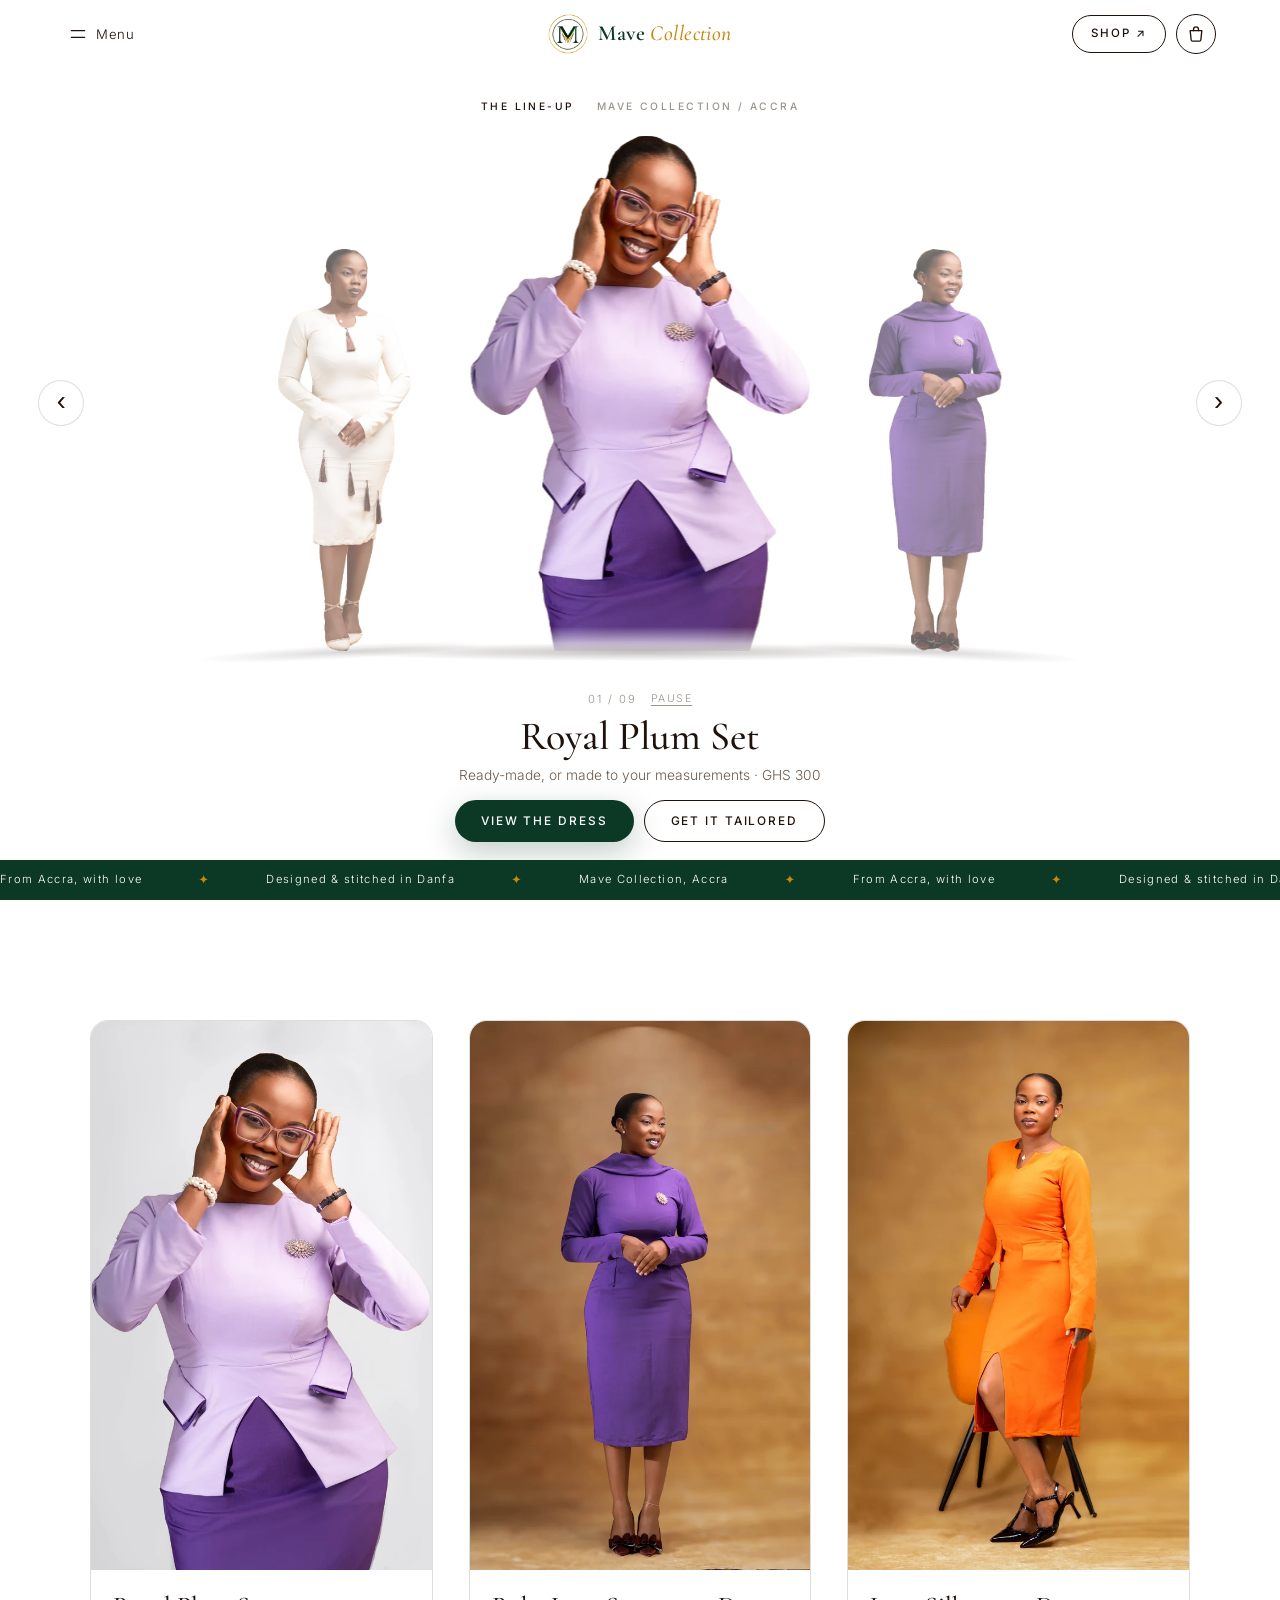
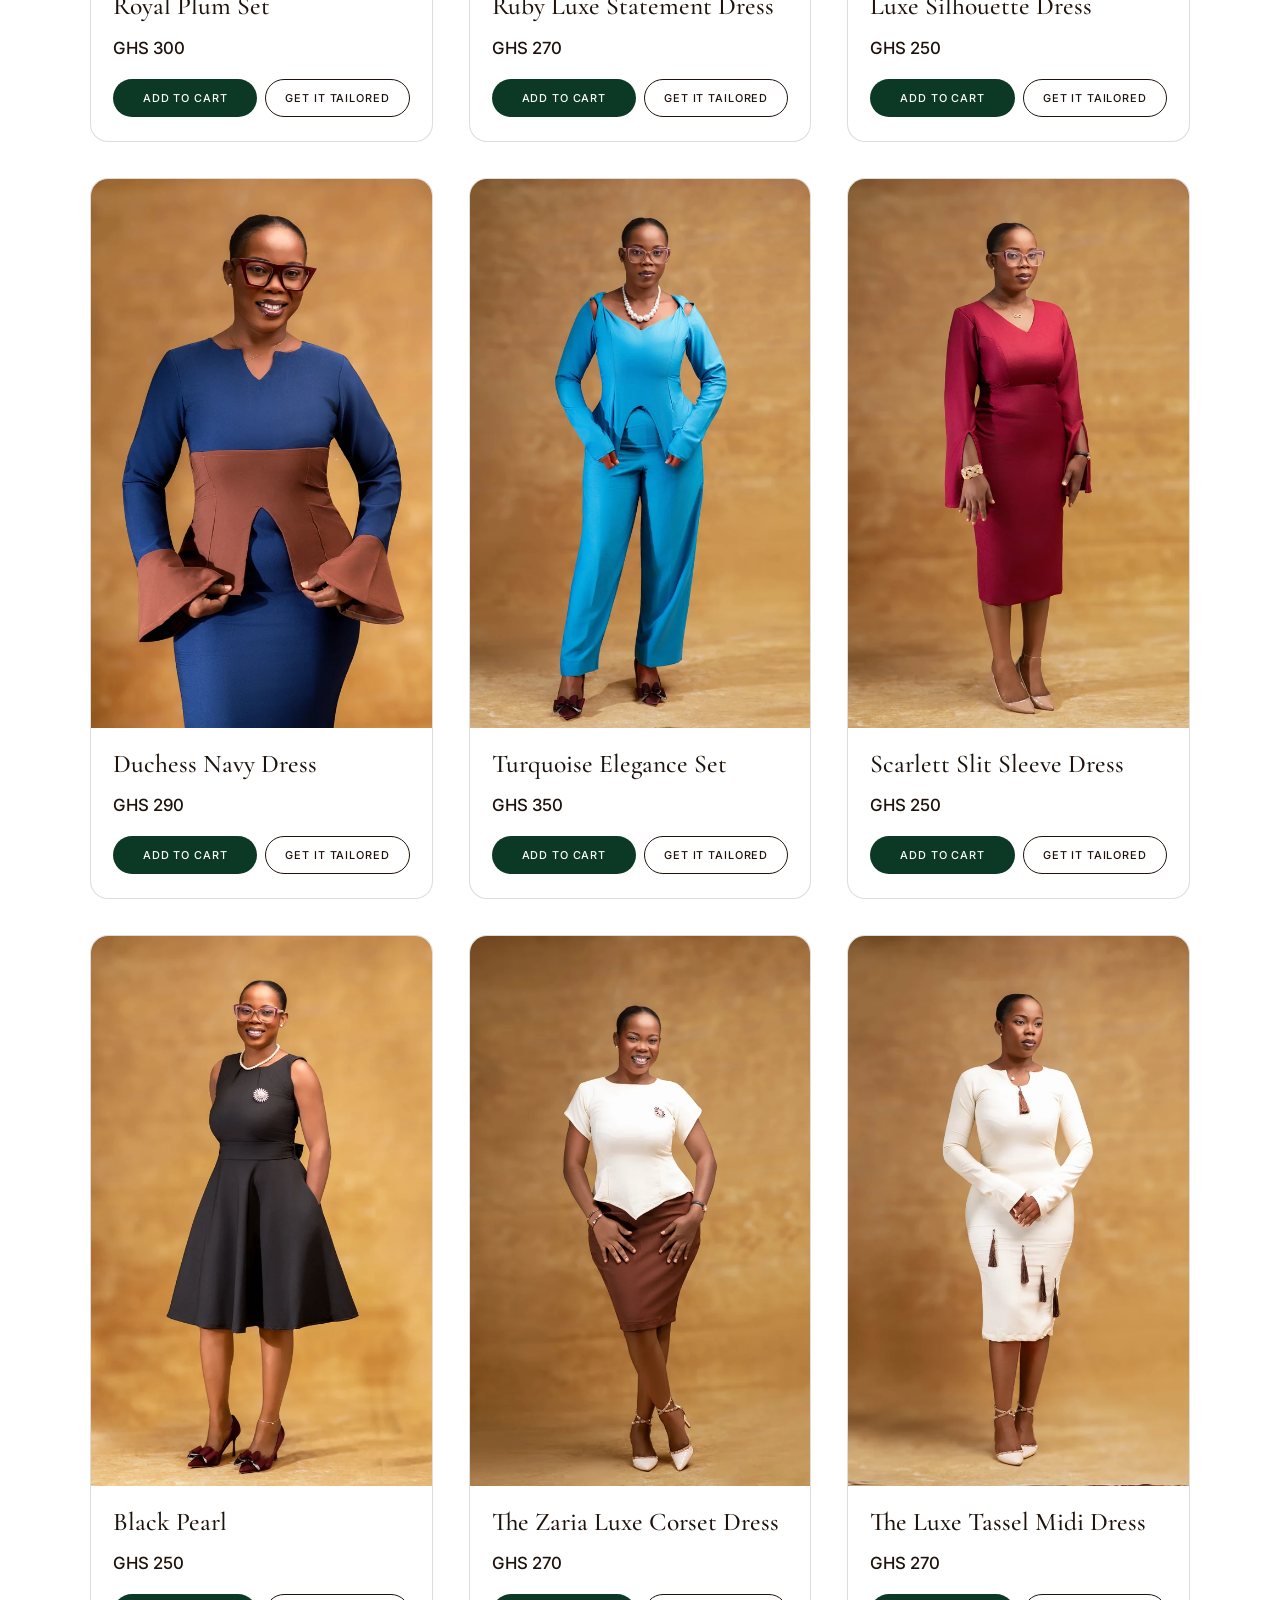
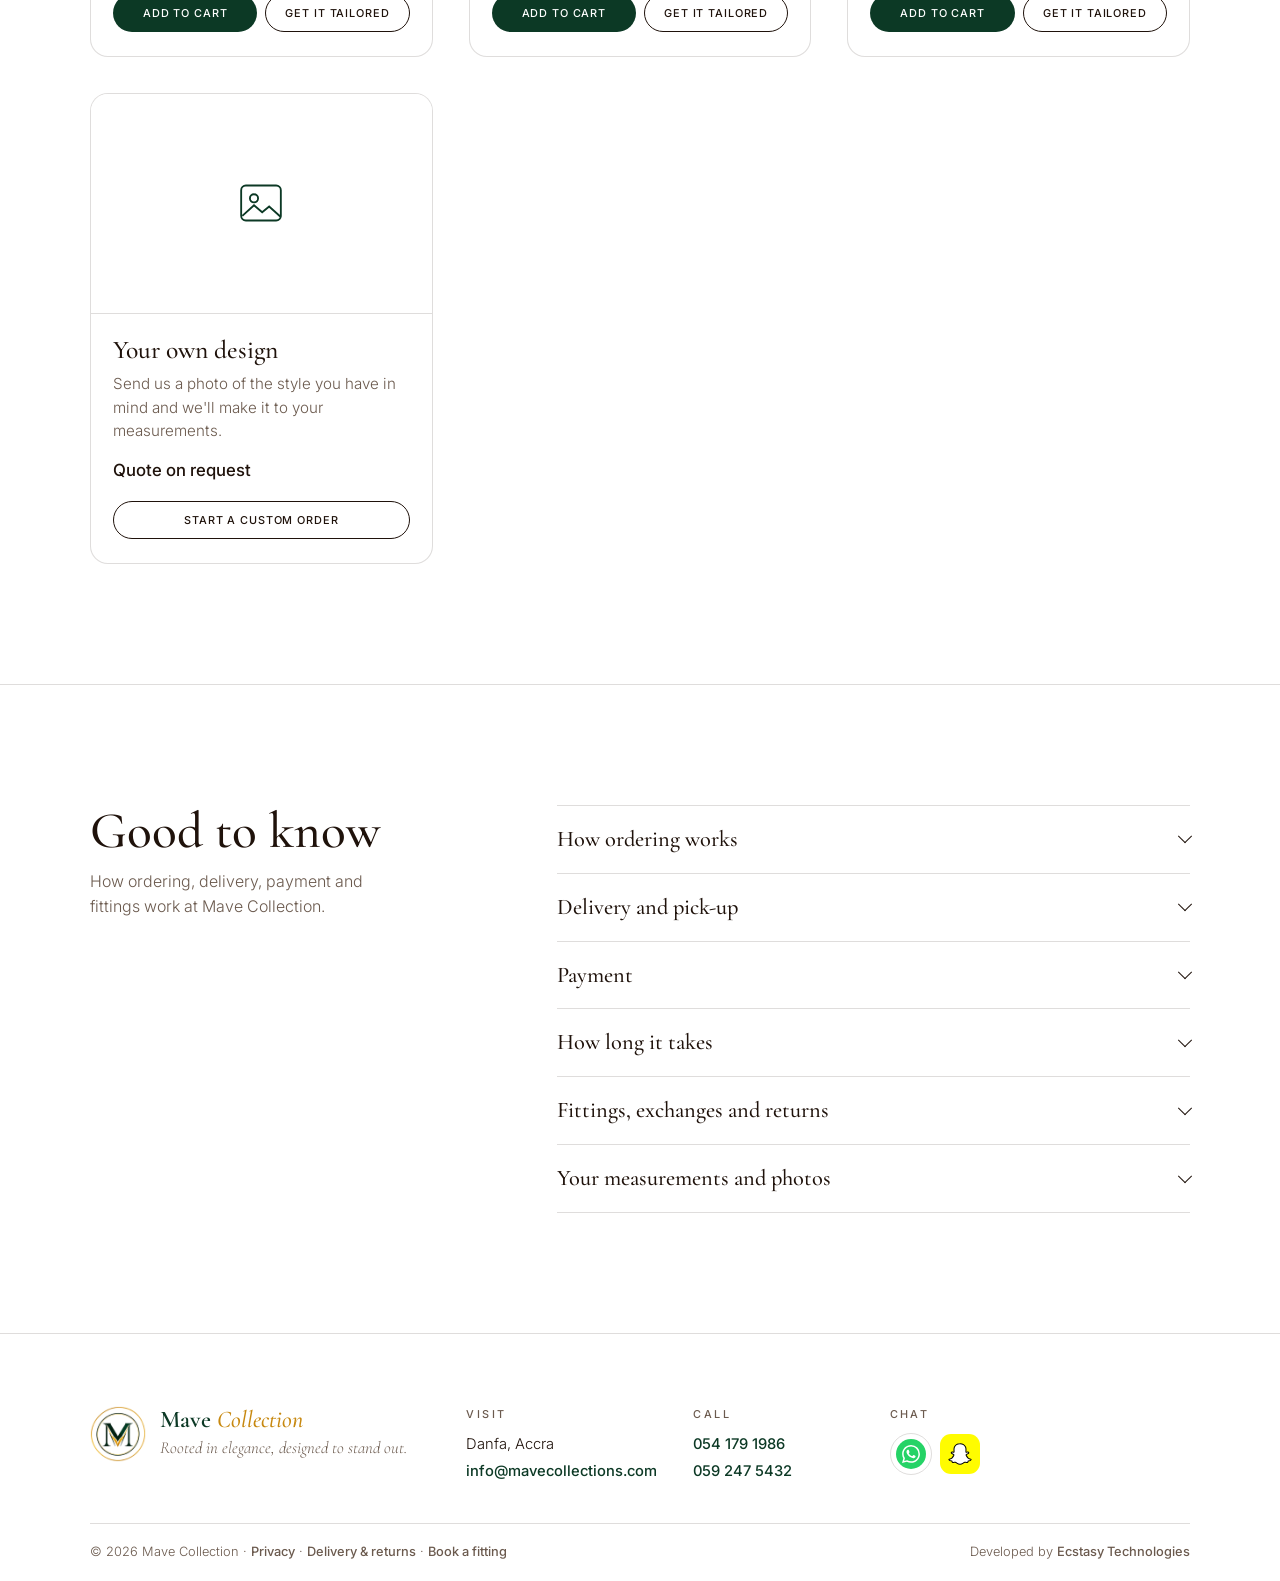
==== commit cb666f79: "Hero moves along by itself, with a Pause button and sensible holds Co-Authored-By: Claude Sonnet 5.5" ====
--- a/index.html
+++ b/index.html
@@ -72,7 +72,7 @@
         </div>
 
         <div class="rail__caption" aria-live="polite">
-          <p class="rail__count" id="railCount"></p>
+          <p class="rail__count"><span id="railCount"></span><button class="rail__play" id="railPlay" type="button" aria-pressed="false">Pause</button></p>
           <h1 class="rail__name" id="railName"></h1>
           <p class="rail__meta" id="railMeta"></p>
           <div class="rail__acts">
--- a/css/rail.css
+++ b/css/rail.css
@@ -53,7 +53,9 @@
 .carousel__nav--next { right: clamp(10px, 3vw, 48px); }
 
 .rail__caption { margin-top: clamp(14px, 2.6vh, 26px); text-align: center; padding: 0 20px; }
-.rail__count { margin: 0; font-size: 0.7rem; letter-spacing: 0.18em; color: #9a948a; }
+.rail__count { margin: 0; font-size: 0.7rem; letter-spacing: 0.18em; color: #9a948a; display: flex; justify-content: center; align-items: center; gap: 14px; }
+.rail__play { border: 0; background: none; padding: 2px 0; font: inherit; font-size: 0.66rem; letter-spacing: 0.14em; text-transform: uppercase; color: #9a948a; text-decoration: underline; text-underline-offset: 3px; cursor: pointer; }
+.rail__play:hover { color: var(--ember); }
 .rail__name { margin: 6px 0 0; font-family: var(--serif); font-weight: 500; font-size: clamp(1.7rem, 3.6vw, 2.5rem); line-height: 1.08; transition: opacity 0.25s; }
 .rail__meta { margin: 6px 0 0; font-size: 0.86rem; color: var(--muted); transition: opacity 0.25s; }
 .rail__caption.is-swap .rail__name, .rail__caption.is-swap .rail__meta { opacity: 0; }
